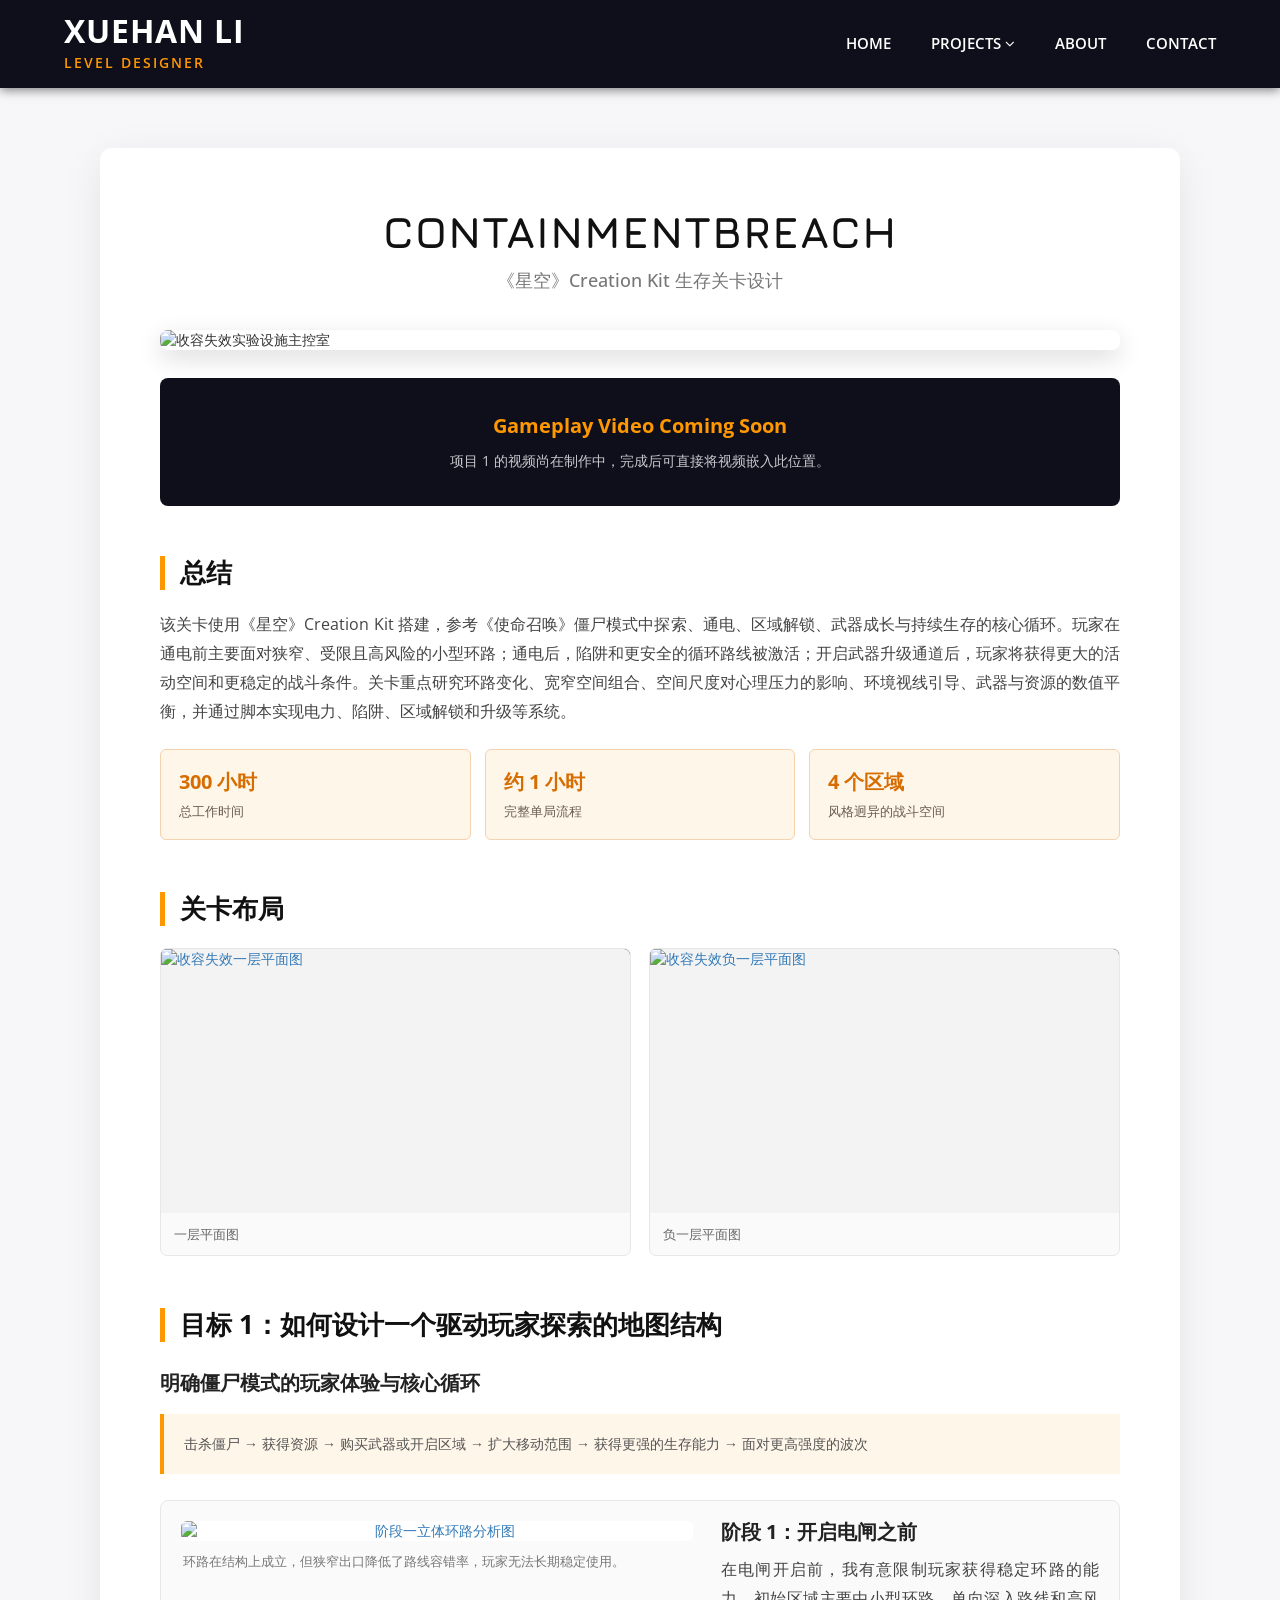
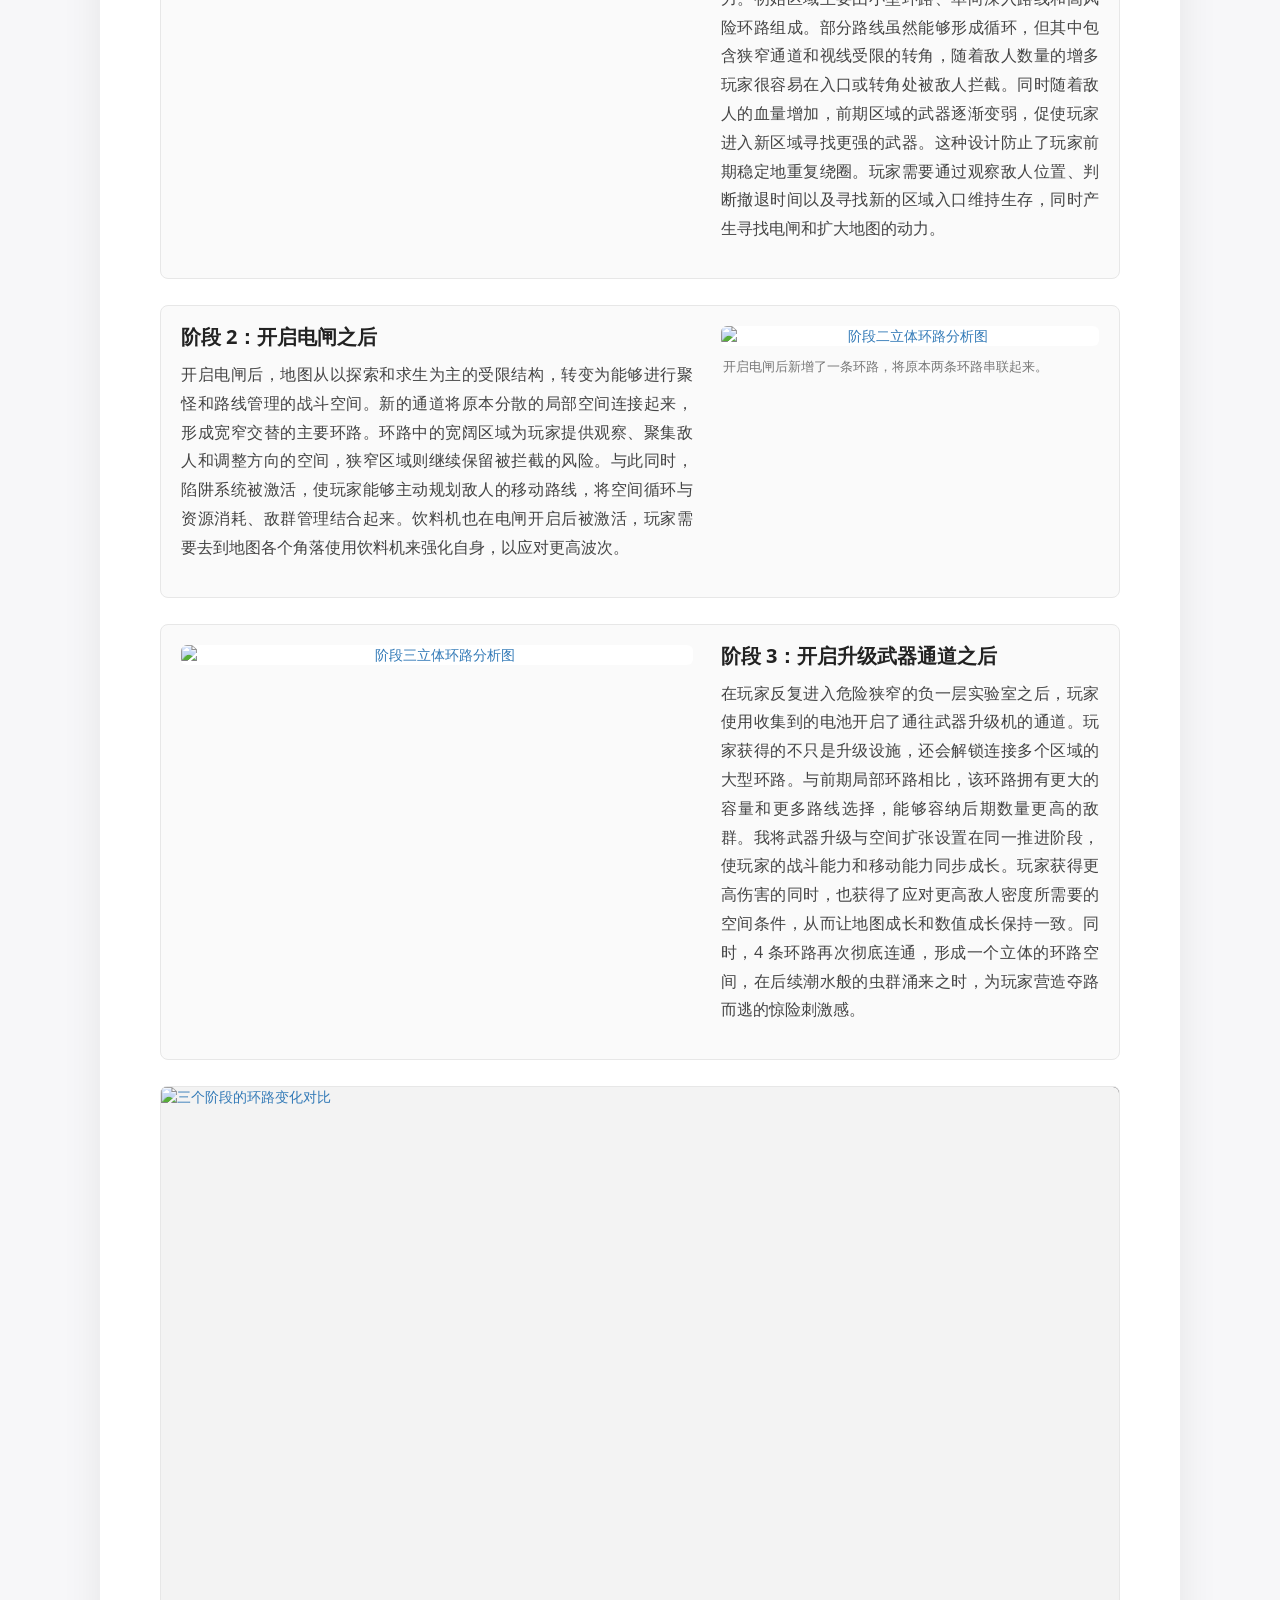
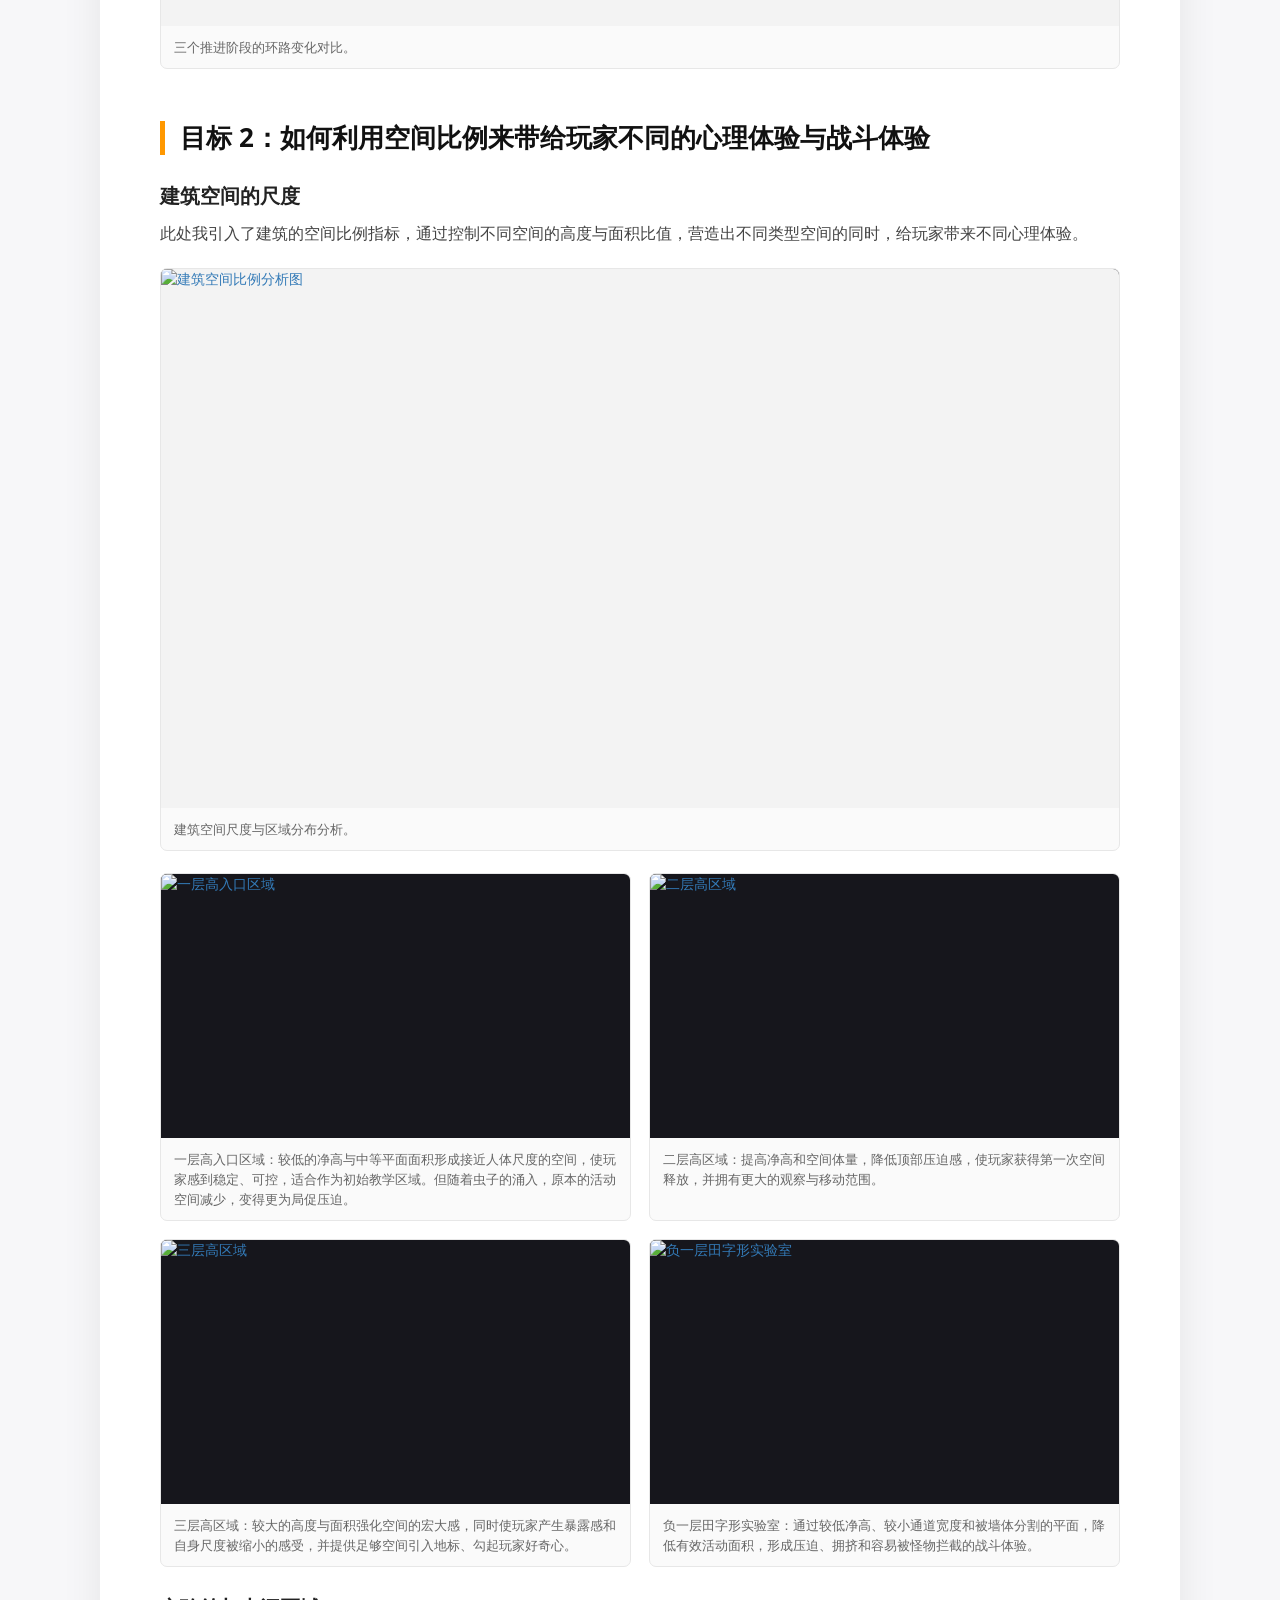
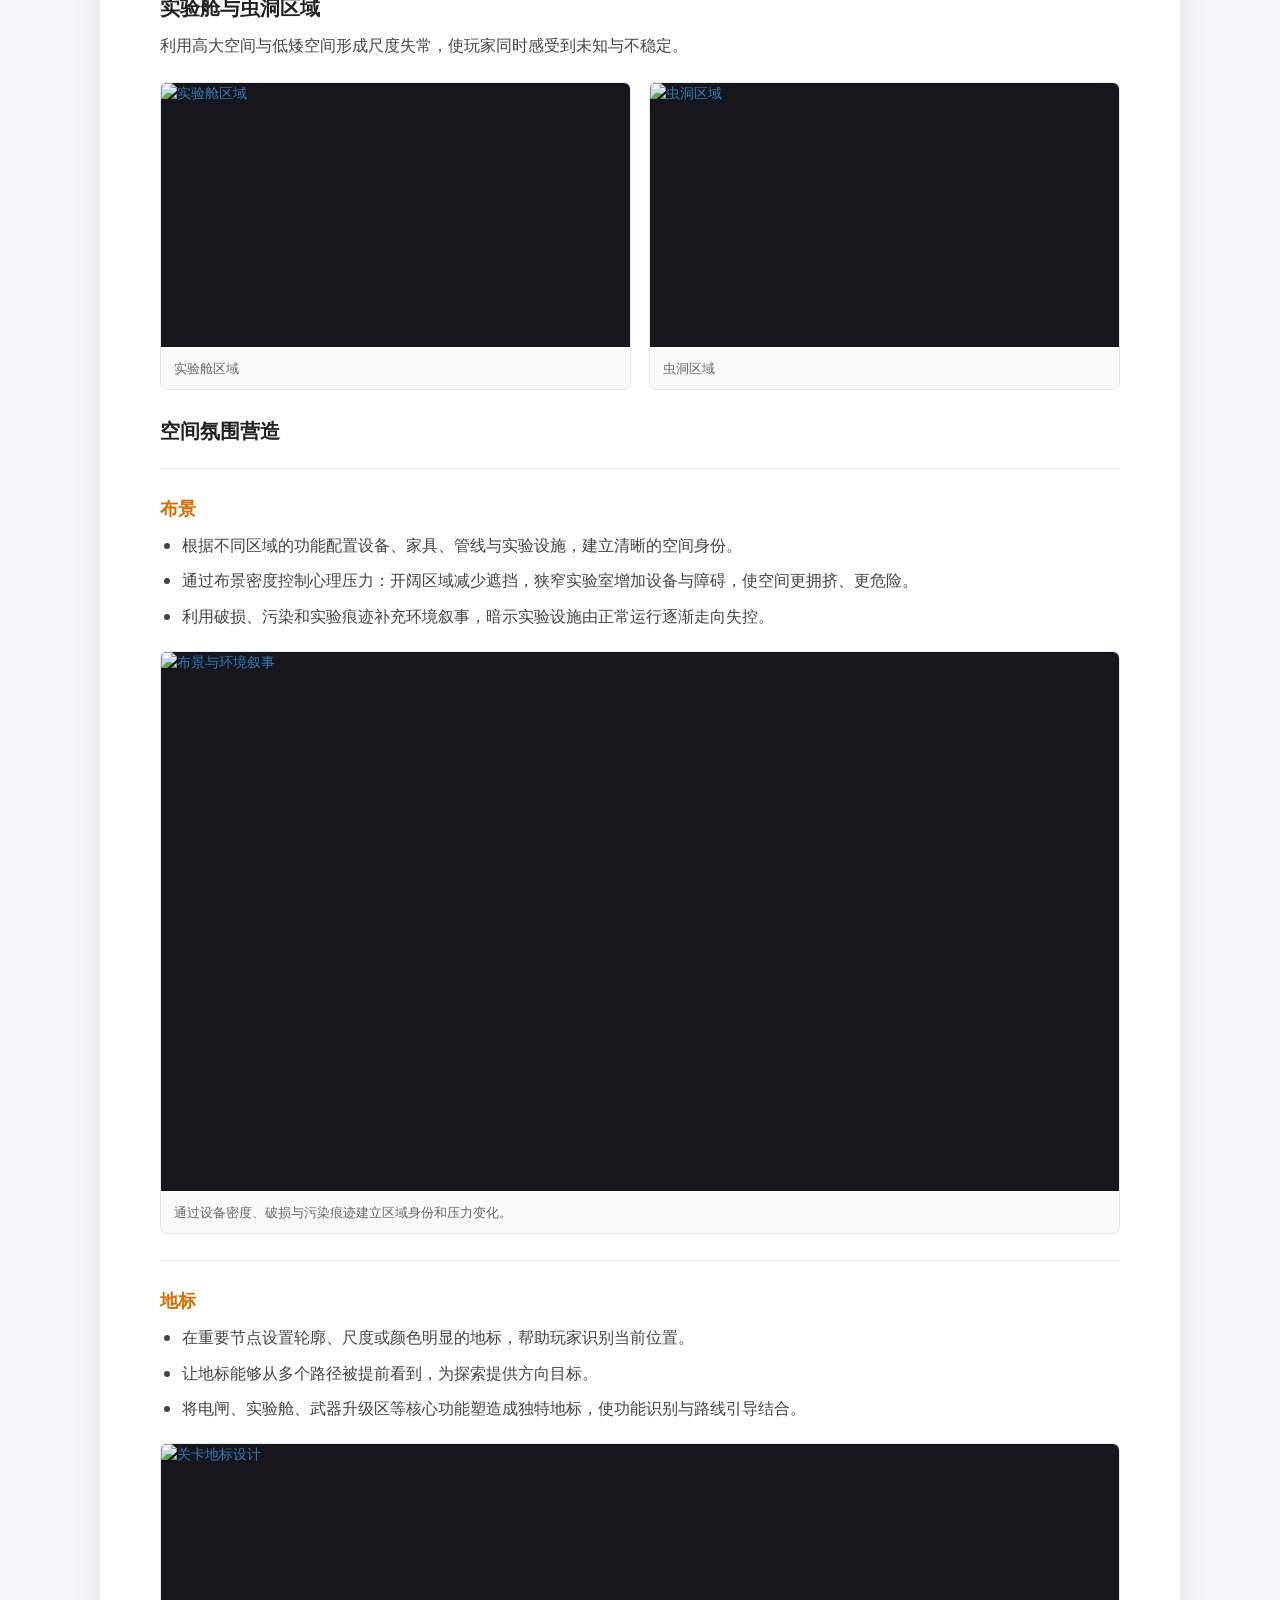
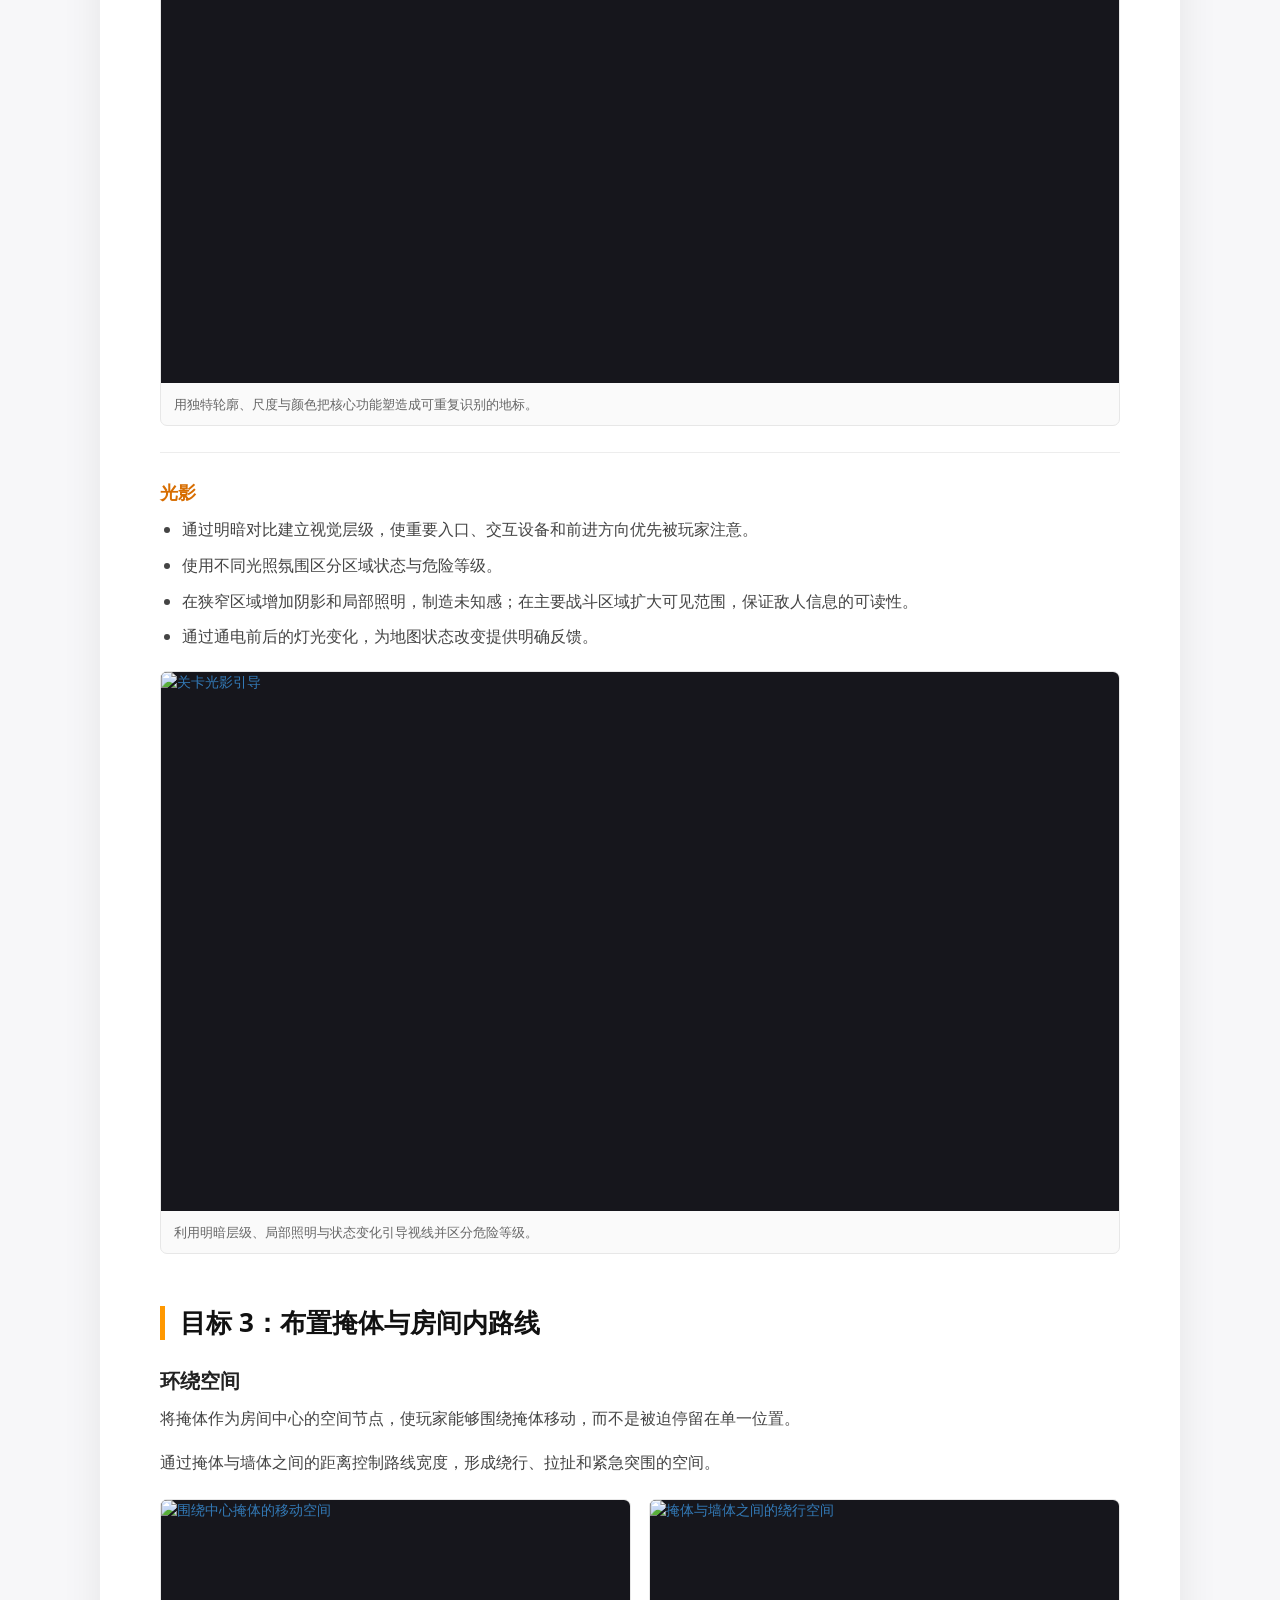
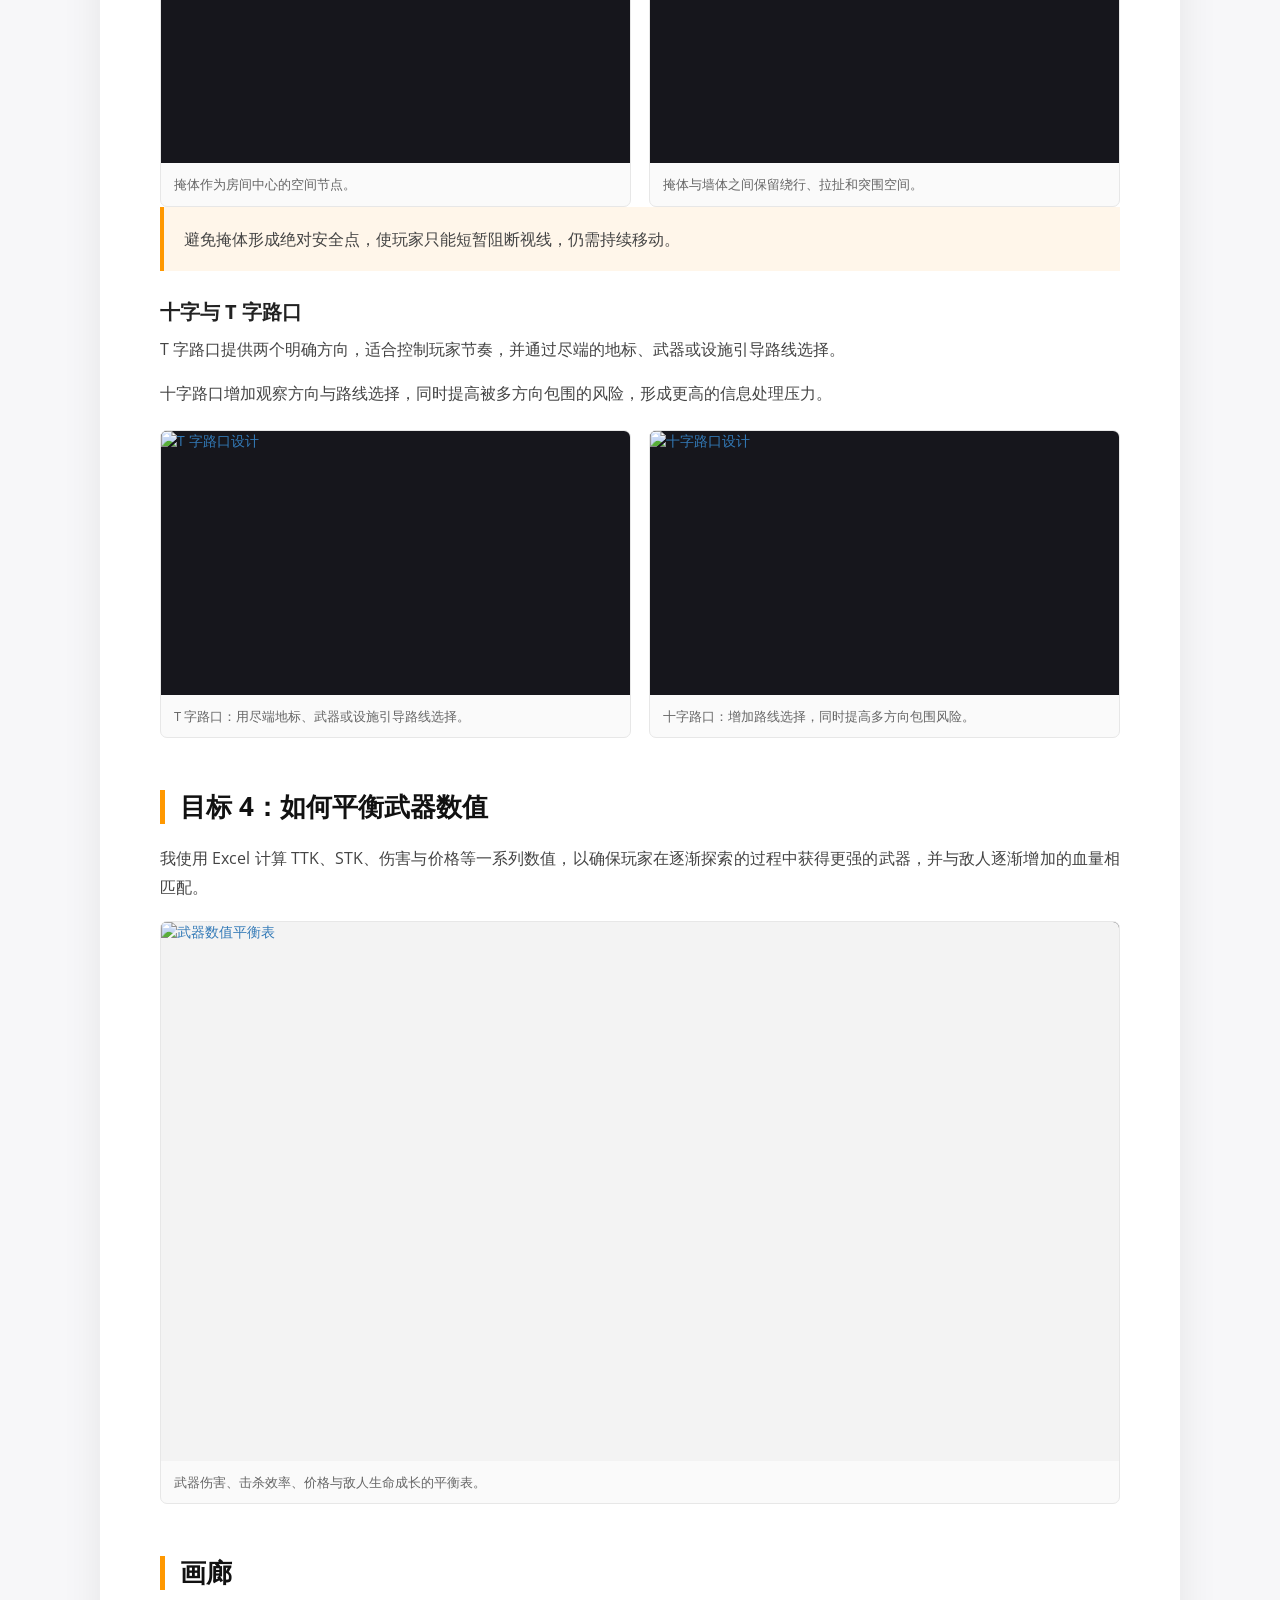
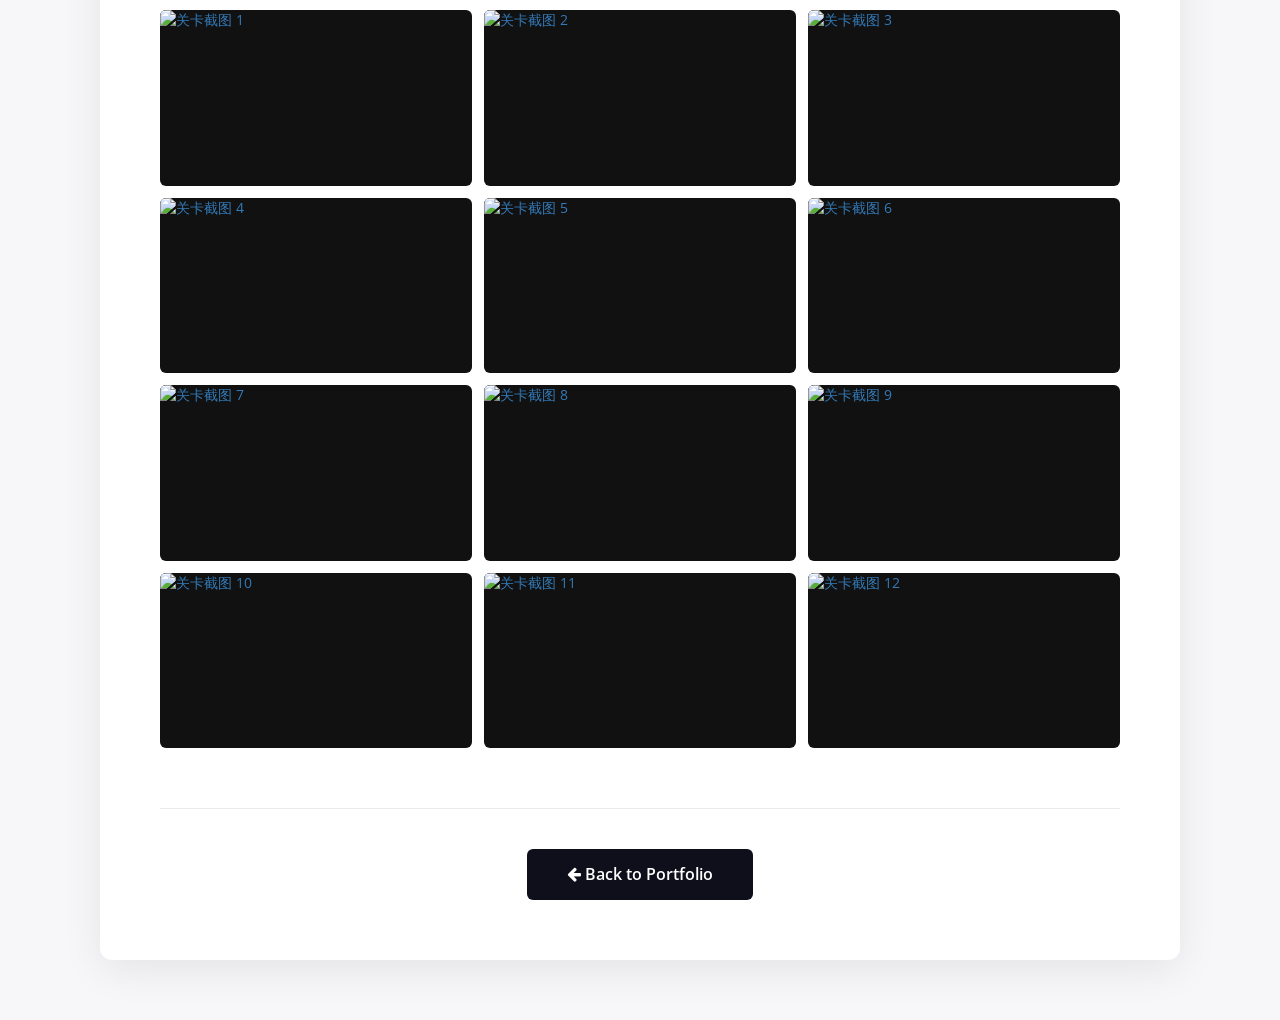
==== project1.html @ ec719a6a "Add files via upload" ====
<!DOCTYPE html>
<html lang="zh-CN">
<head>
	<title>ContainmentBreach | Xuehan Li</title>
	<meta name="viewport" content="width=device-width, initial-scale=1">
	<meta http-equiv="Content-Type" content="text/html; charset=utf-8">
	<link href="css/bootstrap.css" rel="stylesheet" type="text/css" media="all">
	<link href="css/font-awesome.css" rel="stylesheet">
	<link href="https://fonts.googleapis.com/css?family=Jura:300,400,500,600" rel="stylesheet">
	<link href="https://fonts.googleapis.com/css?family=Open+Sans:400,600,700,800" rel="stylesheet">
	<style>
		body { margin:0; padding:0; font-family:'Open Sans','Microsoft YaHei',sans-serif; background:#f7f7f9; color:#333; }
		.my-clean-header { display:flex; justify-content:space-between; align-items:center; background:#0f0f1b; padding:15px 5%; position:sticky; top:0; z-index:99999; box-shadow:0 2px 10px rgba(0,0,0,.5); width:100%; box-sizing:border-box; }
		.my-clean-logo { display:flex; flex-direction:column; }
		.my-clean-logo a { color:#fff; text-decoration:none; font-size:32px; font-weight:bold; letter-spacing:1px; line-height:1; }
		.my-clean-logo a:hover, .my-clean-nav a:hover { color:#ff9800; text-decoration:none; }
		.job-title { color:#ff9800; font-size:14px; font-weight:600; letter-spacing:2px; margin-top:6px; text-transform:uppercase; }
		.my-clean-nav { display:flex; list-style:none; margin:0; padding:0; align-items:center; flex-wrap:wrap; }
		.my-clean-nav li { margin-left:40px; position:relative; }
		.my-clean-nav a { color:#fff; text-decoration:none; font-size:15px; font-weight:600; text-transform:uppercase; display:block; padding:15px 0; }
		.dropdown-content { display:none; position:absolute; background:#1a1a24; min-width:250px; box-shadow:0 8px 16px rgba(0,0,0,.5); z-index:1; top:100%; left:0; border-radius:4px; padding:10px 0; }
		.dropdown:hover .dropdown-content, .dropdown:focus-within .dropdown-content { display:block; }
		.dropdown-content a { color:#fff; padding:10px 20px; font-size:13px; text-transform:none; font-weight:400; border-left:3px solid transparent; }
		.dropdown-content a:hover { background:#2a2a3d; color:#ff9800; border-left-color:#ff9800; }
		.dropdown-category-title { padding:10px 20px 5px; color:#777; font-size:11px; text-transform:uppercase; letter-spacing:1px; font-weight:bold; border-bottom:1px solid #333; margin:5px 0; }
		.project-detail-container { max-width:1080px; margin:60px auto; padding:60px; background:#fff; box-shadow:0 10px 40px rgba(0,0,0,.08); border-radius:12px; box-sizing:border-box; }
		.project-header { text-align:center; margin-bottom:36px; }
		.project-header h1 { font-family:'Jura',sans-serif; font-size:44px; font-weight:700; margin:0 0 12px; color:#111; letter-spacing:1px; text-transform:uppercase; }
		.project-header .subtitle { font-size:18px; color:#777; margin:0; font-weight:500; }
		.cover-image { width:100%; display:block; border-radius:8px; margin-bottom:28px; box-shadow:0 8px 25px rgba(0,0,0,.15); }
		.video-placeholder { padding:34px; margin-bottom:50px; background:#0f0f1b; color:#fff; border-radius:8px; text-align:center; }
		.video-placeholder strong { display:block; font-size:20px; margin-bottom:8px; color:#ff9800; }
		.video-placeholder span { color:#c8c8ce; font-size:14px; line-height:1.7; }
		.content-section { margin-bottom:52px; }
		.content-section h2 { font-size:26px; font-weight:bold; color:#111; margin:0 0 20px; padding-left:15px; border-left:5px solid #ff9800; line-height:1.3; }
		.content-section h3 { font-size:20px; font-weight:700; color:#222; margin:30px 0 12px; }
		.content-section h4 { font-size:18px; font-weight:700; color:#d76d00; margin:28px 0 12px; }
		.content-section p, .content-section li { font-size:16px; line-height:1.8; color:#444; }
		.content-section p { margin:0 0 15px; text-align:justify; }
		.logic-list { margin:0 0 20px; padding-left:22px; }
		.logic-list li { margin-bottom:7px; }
		.fact-grid { display:grid; grid-template-columns:repeat(3,1fr); gap:14px; margin-top:24px; }
		.fact { background:#fff6ea; border:1px solid #f3d2ad; border-radius:6px; padding:18px; }
		.fact strong { display:block; color:#d76d00; font-size:20px; margin-bottom:4px; }
		.fact span { font-size:13px; color:#6a5d50; }
		.media-grid { display:grid; grid-template-columns:repeat(2,minmax(0,1fr)); gap:18px; margin-top:22px; }
		.media-grid.three { grid-template-columns:repeat(3,minmax(0,1fr)); }
		.media-card { margin:20px 0 0; border:1px solid #e7e7e7; border-radius:7px; overflow:hidden; background:#fafafa; }
		.media-grid .media-card { margin-top:0; }
		.media-card a { display:block; background:#16161c; }
		.media-card img { width:100%; aspect-ratio:16/9; object-fit:cover; display:block; }
		.media-card img.contain { object-fit:contain; background:#f3f3f3; }
		.media-card figcaption { padding:11px 13px; font-size:13px; line-height:1.55; color:#666; }
		.portrait-feature { display:grid; grid-template-columns:minmax(420px,1.15fr) minmax(300px,.85fr); gap:28px; align-items:start; margin:26px 0; padding:20px; border:1px solid #e7e7e7; border-radius:8px; background:#fafafa; }
		.portrait-feature.reverse .portrait-media { order:2; }
		.portrait-media a { display:block; text-align:center; }
		.portrait-media img { width:100%; max-height:760px; object-fit:contain; display:block; background:#fff; border-radius:6px; }
		.portrait-copy h3 { margin-top:0; }
		.image-caption { margin:10px 2px 0 !important; color:#777 !important; font-size:13px !important; line-height:1.55 !important; text-align:left !important; }
		.note { padding:18px 20px; margin:20px 0; border-left:4px solid #ff9800; background:#fff6ea; color:#555; line-height:1.75; }
		.design-block { margin-top:26px; padding-top:2px; border-top:1px solid #ededed; }
		.gallery-grid { display:grid; grid-template-columns:repeat(3,minmax(0,1fr)); gap:12px; }
		.gallery-grid a { display:block; overflow:hidden; border-radius:6px; background:#111; }
		.gallery-grid img { width:100%; aspect-ratio:16/9; object-fit:cover; display:block; transition:transform .3s ease; }
		.gallery-grid a:hover img { transform:scale(1.04); }
		.back-btn-container { text-align:center; margin-top:60px; border-top:1px solid #eaeaea; padding-top:40px; }
		.back-btn { background:#0f0f1b; color:#fff; padding:14px 40px; font-size:16px; font-weight:600; text-decoration:none; border-radius:6px; display:inline-block; }
		.back-btn:hover { background:#ff9800; color:#fff; text-decoration:none; }
		@media (max-width:1024px) { .project-detail-container { margin:40px 20px; padding:40px 30px; } .portrait-feature { grid-template-columns:minmax(360px,1.05fr) minmax(280px,.95fr); } }
		@media (max-width:768px) {
			.my-clean-header { flex-direction:column; padding:15px; position:relative; }
			.my-clean-logo { align-items:center; }
			.my-clean-nav { margin-top:15px; width:100%; justify-content:center; }
			.my-clean-nav li { margin:5px 10px; }
			.dropdown-content { position:absolute; left:50%; transform:translateX(-50%); }
			.project-detail-container { padding:30px 20px; margin:20px 10px; }
			.project-header h1 { font-size:32px; }
			.fact-grid, .media-grid, .media-grid.three, .gallery-grid, .portrait-feature { grid-template-columns:1fr; }
			.portrait-feature.reverse .portrait-media { order:0; }
			.portrait-media img { max-height:none; }
		}
	</style>
</head>
<body>
	<header class="my-clean-header">
		<div class="my-clean-logo">
			<a href="index.html" title="Xuehan Li - Portfolio">XUEHAN LI</a>
			<span class="job-title">Level Designer</span>
		</div>
		<ul class="my-clean-nav">
			<li><a href="index.html">HOME</a></li>
			<li class="dropdown">
				<a href="index.html#work" class="dropbtn">PROJECTS <i class="fa fa-angle-down"></i></a>
				<div class="dropdown-content">
					<div class="dropdown-category-title">Personal Projects</div>
					<a href="project1.html">ContainmentBreach (Starfield)</a>
					<a href="project3.html">Invalidprescription (Starfield)</a>
					<a href="project4.html">Escape from Power Plant (Half-Life 2)</a>
					<div class="dropdown-category-title">Team Projects</div>
					<a href="project7.html">Petalnaut</a>
					<a href="project8.html">Hamsterballin'</a>
					<a href="project9.html">Unannounced Project</a>
					<div class="dropdown-category-title">Game Jams</div>
					<a href="project10.html">GGJ 2024: Make me laugh</a>
					<a href="project11.html">LD 55: Summon</a>
					<a href="project12.html">GMTK 2024: Built to Scale</a>
				</div>
			</li>
			<li><a href="index.html#about">ABOUT</a></li>
			<li><a href="index.html#contact">CONTACT</a></li>
		</ul>
	</header>

	<div class="project-detail-container">
		<div class="project-header">
			<h1>ContainmentBreach</h1>
			<p class="subtitle">《星空》Creation Kit 生存关卡设计</p>
		</div>

		<img class="cover-image" src="images/project1-cover.png" alt="收容失效实验设施主控室">
		<div class="video-placeholder">
			<strong>Gameplay Video Coming Soon</strong>
			<span>项目 1 的视频尚在制作中，完成后可直接将视频嵌入此位置。</span>
		</div>

		<div class="content-section">
			<h2>总结</h2>
			<p>该关卡使用《星空》Creation Kit 搭建，参考《使命召唤》僵尸模式中探索、通电、区域解锁、武器成长与持续生存的核心循环。玩家在通电前主要面对狭窄、受限且高风险的小型环路；通电后，陷阱和更安全的循环路线被激活；开启武器升级通道后，玩家将获得更大的活动空间和更稳定的战斗条件。关卡重点研究环路变化、宽窄空间组合、空间尺度对心理压力的影响、环境视线引导、武器与资源的数值平衡，并通过脚本实现电力、陷阱、区域解锁和升级等系统。</p>
			<div class="fact-grid">
				<div class="fact"><strong>300 小时</strong><span>总工作时间</span></div>
				<div class="fact"><strong>约 1 小时</strong><span>完整单局流程</span></div>
				<div class="fact"><strong>4 个区域</strong><span>风格迥异的战斗空间</span></div>
			</div>
		</div>

		<div class="content-section">
			<h2>关卡布局</h2>
			<div class="media-grid">
				<figure class="media-card"><a href="images/project1/image-002-fba867314ed3.jpeg" target="_blank"><img class="contain" src="images/project1/image-002-fba867314ed3.jpeg" alt="收容失效一层平面图"></a><figcaption>一层平面图</figcaption></figure>
				<figure class="media-card"><a href="images/project1/image-003-ae509c07bbd2.jpeg" target="_blank"><img class="contain" src="images/project1/image-003-ae509c07bbd2.jpeg" alt="收容失效负一层平面图"></a><figcaption>负一层平面图</figcaption></figure>
			</div>
		</div>

		<div class="content-section">
			<h2>目标 1：如何设计一个驱动玩家探索的地图结构</h2>
			<h3>明确僵尸模式的玩家体验与核心循环</h3>
			<div class="note">击杀僵尸 → 获得资源 → 购买武器或开启区域 → 扩大移动范围 → 获得更强的生存能力 → 面对更高强度的波次</div>

			<div class="portrait-feature">
				<div class="portrait-media">
					<a href="images/project1/image-004-e0061d45df4e.jpeg" target="_blank"><img loading="lazy" src="images/project1/image-004-e0061d45df4e.jpeg" alt="阶段一立体环路分析图"></a>
					<p class="image-caption">环路在结构上成立，但狭窄出口降低了路线容错率，玩家无法长期稳定使用。</p>
				</div>
				<div class="portrait-copy">
					<h3>阶段 1：开启电闸之前</h3>
					<p>在电闸开启前，我有意限制玩家获得稳定环路的能力。初始区域主要由小型环路、单向深入路线和高风险环路组成。部分路线虽然能够形成循环，但其中包含狭窄通道和视线受限的转角，随着敌人数量的增多玩家很容易在入口或转角处被敌人拦截。同时随着敌人的血量增加，前期区域的武器逐渐变弱，促使玩家进入新区域寻找更强的武器。这种设计防止了玩家前期稳定地重复绕圈。玩家需要通过观察敌人位置、判断撤退时间以及寻找新的区域入口维持生存，同时产生寻找电闸和扩大地图的动力。</p>
				</div>
			</div>

			<div class="portrait-feature reverse">
				<div class="portrait-media">
					<a href="images/project1/image-005-8e2f8f54859b.jpeg" target="_blank"><img loading="lazy" src="images/project1/image-005-8e2f8f54859b.jpeg" alt="阶段二立体环路分析图"></a>
					<p class="image-caption">开启电闸后新增了一条环路，将原本两条环路串联起来。</p>
				</div>
				<div class="portrait-copy">
					<h3>阶段 2：开启电闸之后</h3>
					<p>开启电闸后，地图从以探索和求生为主的受限结构，转变为能够进行聚怪和路线管理的战斗空间。新的通道将原本分散的局部空间连接起来，形成宽窄交替的主要环路。环路中的宽阔区域为玩家提供观察、聚集敌人和调整方向的空间，狭窄区域则继续保留被拦截的风险。与此同时，陷阱系统被激活，使玩家能够主动规划敌人的移动路线，将空间循环与资源消耗、敌群管理结合起来。饮料机也在电闸开启后被激活，玩家需要去到地图各个角落使用饮料机来强化自身，以应对更高波次。</p>
				</div>
			</div>

			<div class="portrait-feature">
				<div class="portrait-media"><a href="images/project1/image-006-a00335a948f9.jpeg" target="_blank"><img loading="lazy" src="images/project1/image-006-a00335a948f9.jpeg" alt="阶段三立体环路分析图"></a></div>
				<div class="portrait-copy">
					<h3>阶段 3：开启升级武器通道之后</h3>
					<p>在玩家反复进入危险狭窄的负一层实验室之后，玩家使用收集到的电池开启了通往武器升级机的通道。玩家获得的不只是升级设施，还会解锁连接多个区域的大型环路。与前期局部环路相比，该环路拥有更大的容量和更多路线选择，能够容纳后期数量更高的敌群。我将武器升级与空间扩张设置在同一推进阶段，使玩家的战斗能力和移动能力同步成长。玩家获得更高伤害的同时，也获得了应对更高敌人密度所需要的空间条件，从而让地图成长和数值成长保持一致。同时，4 条环路再次彻底连通，形成一个立体的环路空间，在后续潮水般的虫群涌来之时，为玩家营造夺路而逃的惊险刺激感。</p>
				</div>
			</div>

			<figure class="media-card"><a href="images/project1/image-007-d6c47d2f0632.png" target="_blank"><img class="contain" loading="lazy" src="images/project1/image-007-d6c47d2f0632.png" alt="三个阶段的环路变化对比"></a><figcaption>三个推进阶段的环路变化对比。</figcaption></figure>
		</div>

		<div class="content-section">
			<h2>目标 2：如何利用空间比例来带给玩家不同的心理体验与战斗体验</h2>
			<h3>建筑空间的尺度</h3>
			<p>此处我引入了建筑的空间比例指标，通过控制不同空间的高度与面积比值，营造出不同类型空间的同时，给玩家带来不同心理体验。</p>
			<figure class="media-card"><a href="images/project1/image-008-f131746f0598.png" target="_blank"><img class="contain" loading="lazy" src="images/project1/image-008-f131746f0598.png" alt="建筑空间比例分析图"></a><figcaption>建筑空间尺度与区域分布分析。</figcaption></figure>

			<div class="media-grid">
				<figure class="media-card"><a href="images/project1/image-009-d693c99d464d.jpeg" target="_blank"><img loading="lazy" src="images/project1/image-009-d693c99d464d.jpeg" alt="一层高入口区域"></a><figcaption>一层高入口区域：较低的净高与中等平面面积形成接近人体尺度的空间，使玩家感到稳定、可控，适合作为初始教学区域。但随着虫子的涌入，原本的活动空间减少，变得更为局促压迫。</figcaption></figure>
				<figure class="media-card"><a href="images/project1/image-010-300be9f5a85e.jpeg" target="_blank"><img loading="lazy" src="images/project1/image-010-300be9f5a85e.jpeg" alt="二层高区域"></a><figcaption>二层高区域：提高净高和空间体量，降低顶部压迫感，使玩家获得第一次空间释放，并拥有更大的观察与移动范围。</figcaption></figure>
				<figure class="media-card"><a href="images/project1/image-011-0a8126386cbe.jpeg" target="_blank"><img loading="lazy" src="images/project1/image-011-0a8126386cbe.jpeg" alt="三层高区域"></a><figcaption>三层高区域：较大的高度与面积强化空间的宏大感，同时使玩家产生暴露感和自身尺度被缩小的感受，并提供足够空间引入地标、勾起玩家好奇心。</figcaption></figure>
				<figure class="media-card"><a href="images/project1/image-012-ff11dd02391b.jpeg" target="_blank"><img loading="lazy" src="images/project1/image-012-ff11dd02391b.jpeg" alt="负一层田字形实验室"></a><figcaption>负一层田字形实验室：通过较低净高、较小通道宽度和被墙体分割的平面，降低有效活动面积，形成压迫、拥挤和容易被怪物拦截的战斗体验。</figcaption></figure>
			</div>

			<h3>实验舱与虫洞区域</h3>
			<p>利用高大空间与低矮空间形成尺度失常，使玩家同时感受到未知与不稳定。</p>
			<div class="media-grid">
				<figure class="media-card"><a href="images/project1/image-013-3ddae5bf29f5.jpeg" target="_blank"><img loading="lazy" src="images/project1/image-013-3ddae5bf29f5.jpeg" alt="实验舱区域"></a><figcaption>实验舱区域</figcaption></figure>
				<figure class="media-card"><a href="images/project1/image-014-08eb60fe5395.jpeg" target="_blank"><img loading="lazy" src="images/project1/image-014-08eb60fe5395.jpeg" alt="虫洞区域"></a><figcaption>虫洞区域</figcaption></figure>
			</div>

			<h3>空间氛围营造</h3>
			<div class="design-block">
				<h4>布景</h4>
				<ul class="logic-list">
					<li>根据不同区域的功能配置设备、家具、管线与实验设施，建立清晰的空间身份。</li>
					<li>通过布景密度控制心理压力：开阔区域减少遮挡，狭窄实验室增加设备与障碍，使空间更拥挤、更危险。</li>
					<li>利用破损、污染和实验痕迹补充环境叙事，暗示实验设施由正常运行逐渐走向失控。</li>
				</ul>
				<figure class="media-card"><a href="images/project1/image-015-6f5310cc95c9.jpeg" target="_blank"><img loading="lazy" src="images/project1/image-015-6f5310cc95c9.jpeg" alt="布景与环境叙事"></a><figcaption>通过设备密度、破损与污染痕迹建立区域身份和压力变化。</figcaption></figure>
			</div>

			<div class="design-block">
				<h4>地标</h4>
				<ul class="logic-list">
					<li>在重要节点设置轮廓、尺度或颜色明显的地标，帮助玩家识别当前位置。</li>
					<li>让地标能够从多个路径被提前看到，为探索提供方向目标。</li>
					<li>将电闸、实验舱、武器升级区等核心功能塑造成独特地标，使功能识别与路线引导结合。</li>
				</ul>
				<figure class="media-card"><a href="images/project1/image-016-70b0679fc722.jpeg" target="_blank"><img loading="lazy" src="images/project1/image-016-70b0679fc722.jpeg" alt="关卡地标设计"></a><figcaption>用独特轮廓、尺度与颜色把核心功能塑造成可重复识别的地标。</figcaption></figure>
			</div>

			<div class="design-block">
				<h4>光影</h4>
				<ul class="logic-list">
					<li>通过明暗对比建立视觉层级，使重要入口、交互设备和前进方向优先被玩家注意。</li>
					<li>使用不同光照氛围区分区域状态与危险等级。</li>
					<li>在狭窄区域增加阴影和局部照明，制造未知感；在主要战斗区域扩大可见范围，保证敌人信息的可读性。</li>
					<li>通过通电前后的灯光变化，为地图状态改变提供明确反馈。</li>
				</ul>
				<figure class="media-card"><a href="images/project1/image-017-e2da605d159a.jpeg" target="_blank"><img loading="lazy" src="images/project1/image-017-e2da605d159a.jpeg" alt="关卡光影引导"></a><figcaption>利用明暗层级、局部照明与状态变化引导视线并区分危险等级。</figcaption></figure>
			</div>
		</div>

		<div class="content-section">
			<h2>目标 3：布置掩体与房间内路线</h2>
			<h3>环绕空间</h3>
			<p>将掩体作为房间中心的空间节点，使玩家能够围绕掩体移动，而不是被迫停留在单一位置。</p>
			<p>通过掩体与墙体之间的距离控制路线宽度，形成绕行、拉扯和紧急突围的空间。</p>
			<div class="media-grid">
				<figure class="media-card"><a href="images/project1/image-018-3f1ef31b987b.jpeg" target="_blank"><img loading="lazy" src="images/project1/image-018-3f1ef31b987b.jpeg" alt="围绕中心掩体的移动空间"></a><figcaption>掩体作为房间中心的空间节点。</figcaption></figure>
				<figure class="media-card"><a href="images/project1/image-019-df6cf0db6557.jpeg" target="_blank"><img loading="lazy" src="images/project1/image-019-df6cf0db6557.jpeg" alt="掩体与墙体之间的绕行空间"></a><figcaption>掩体与墙体之间保留绕行、拉扯和突围空间。</figcaption></figure>
			</div>
			<p class="note">避免掩体形成绝对安全点，使玩家只能短暂阻断视线，仍需持续移动。</p>

			<h3>十字与 T 字路口</h3>
			<p>T 字路口提供两个明确方向，适合控制玩家节奏，并通过尽端的地标、武器或设施引导路线选择。</p>
			<p>十字路口增加观察方向与路线选择，同时提高被多方向包围的风险，形成更高的信息处理压力。</p>
			<div class="media-grid">
				<figure class="media-card"><a href="images/project1/image-020-dd55619e0ca5.jpeg" target="_blank"><img loading="lazy" src="images/project1/image-020-dd55619e0ca5.jpeg" alt="T 字路口设计"></a><figcaption>T 字路口：用尽端地标、武器或设施引导路线选择。</figcaption></figure>
				<figure class="media-card"><a href="images/project1/image-021-f09bab0994ec.jpeg" target="_blank"><img loading="lazy" src="images/project1/image-021-f09bab0994ec.jpeg" alt="十字路口设计"></a><figcaption>十字路口：增加路线选择，同时提高多方向包围风险。</figcaption></figure>
			</div>
		</div>

		<div class="content-section">
			<h2>目标 4：如何平衡武器数值</h2>
			<p>我使用 Excel 计算 TTK、STK、伤害与价格等一系列数值，以确保玩家在逐渐探索的过程中获得更强的武器，并与敌人逐渐增加的血量相匹配。</p>
			<figure class="media-card"><a href="images/project1/image-022-04e95986e937.png" target="_blank"><img class="contain" loading="lazy" src="images/project1/image-022-04e95986e937.png" alt="武器数值平衡表"></a><figcaption>武器伤害、击杀效率、价格与敌人生命成长的平衡表。</figcaption></figure>
		</div>

		<div class="content-section">
			<h2>画廊</h2>
			<div class="gallery-grid">
				<a href="images/project1/image-023-ac241dce76ee.jpeg" target="_blank"><img loading="lazy" src="images/project1/image-023-ac241dce76ee.jpeg" alt="关卡截图 1"></a>
				<a href="images/project1/image-024-6095db65fcc1.jpeg" target="_blank"><img loading="lazy" src="images/project1/image-024-6095db65fcc1.jpeg" alt="关卡截图 2"></a>
				<a href="images/project1/image-025-84f7ea66c303.jpeg" target="_blank"><img loading="lazy" src="images/project1/image-025-84f7ea66c303.jpeg" alt="关卡截图 3"></a>
				<a href="images/project1/image-026-d0264b510c85.jpeg" target="_blank"><img loading="lazy" src="images/project1/image-026-d0264b510c85.jpeg" alt="关卡截图 4"></a>
				<a href="images/project1/image-027-67697052d0b1.jpeg" target="_blank"><img loading="lazy" src="images/project1/image-027-67697052d0b1.jpeg" alt="关卡截图 5"></a>
				<a href="images/project1/image-028-14b17689397e.jpeg" target="_blank"><img loading="lazy" src="images/project1/image-028-14b17689397e.jpeg" alt="关卡截图 6"></a>
				<a href="images/project1/image-029-44e07c5df112.jpeg" target="_blank"><img loading="lazy" src="images/project1/image-029-44e07c5df112.jpeg" alt="关卡截图 7"></a>
				<a href="images/project1/image-030-844cdd6483a1.jpeg" target="_blank"><img loading="lazy" src="images/project1/image-030-844cdd6483a1.jpeg" alt="关卡截图 8"></a>
				<a href="images/project1/image-031-8df6f7f9b980.jpeg" target="_blank"><img loading="lazy" src="images/project1/image-031-8df6f7f9b980.jpeg" alt="关卡截图 9"></a>
				<a href="images/project1/image-032-4b79ca067ed1.jpeg" target="_blank"><img loading="lazy" src="images/project1/image-032-4b79ca067ed1.jpeg" alt="关卡截图 10"></a>
				<a href="images/project1/image-033-5a3e39350c10.jpeg" target="_blank"><img loading="lazy" src="images/project1/image-033-5a3e39350c10.jpeg" alt="关卡截图 11"></a>
				<a href="images/project1/image-034-d5f0803e244c.jpeg" target="_blank"><img loading="lazy" src="images/project1/image-034-d5f0803e244c.jpeg" alt="关卡截图 12"></a>
			</div>
		</div>

		<div class="back-btn-container">
			<a href="index.html#work" class="back-btn"><i class="fa fa-arrow-left"></i> Back to Portfolio</a>
		</div>
	</div>
</body>
</html>
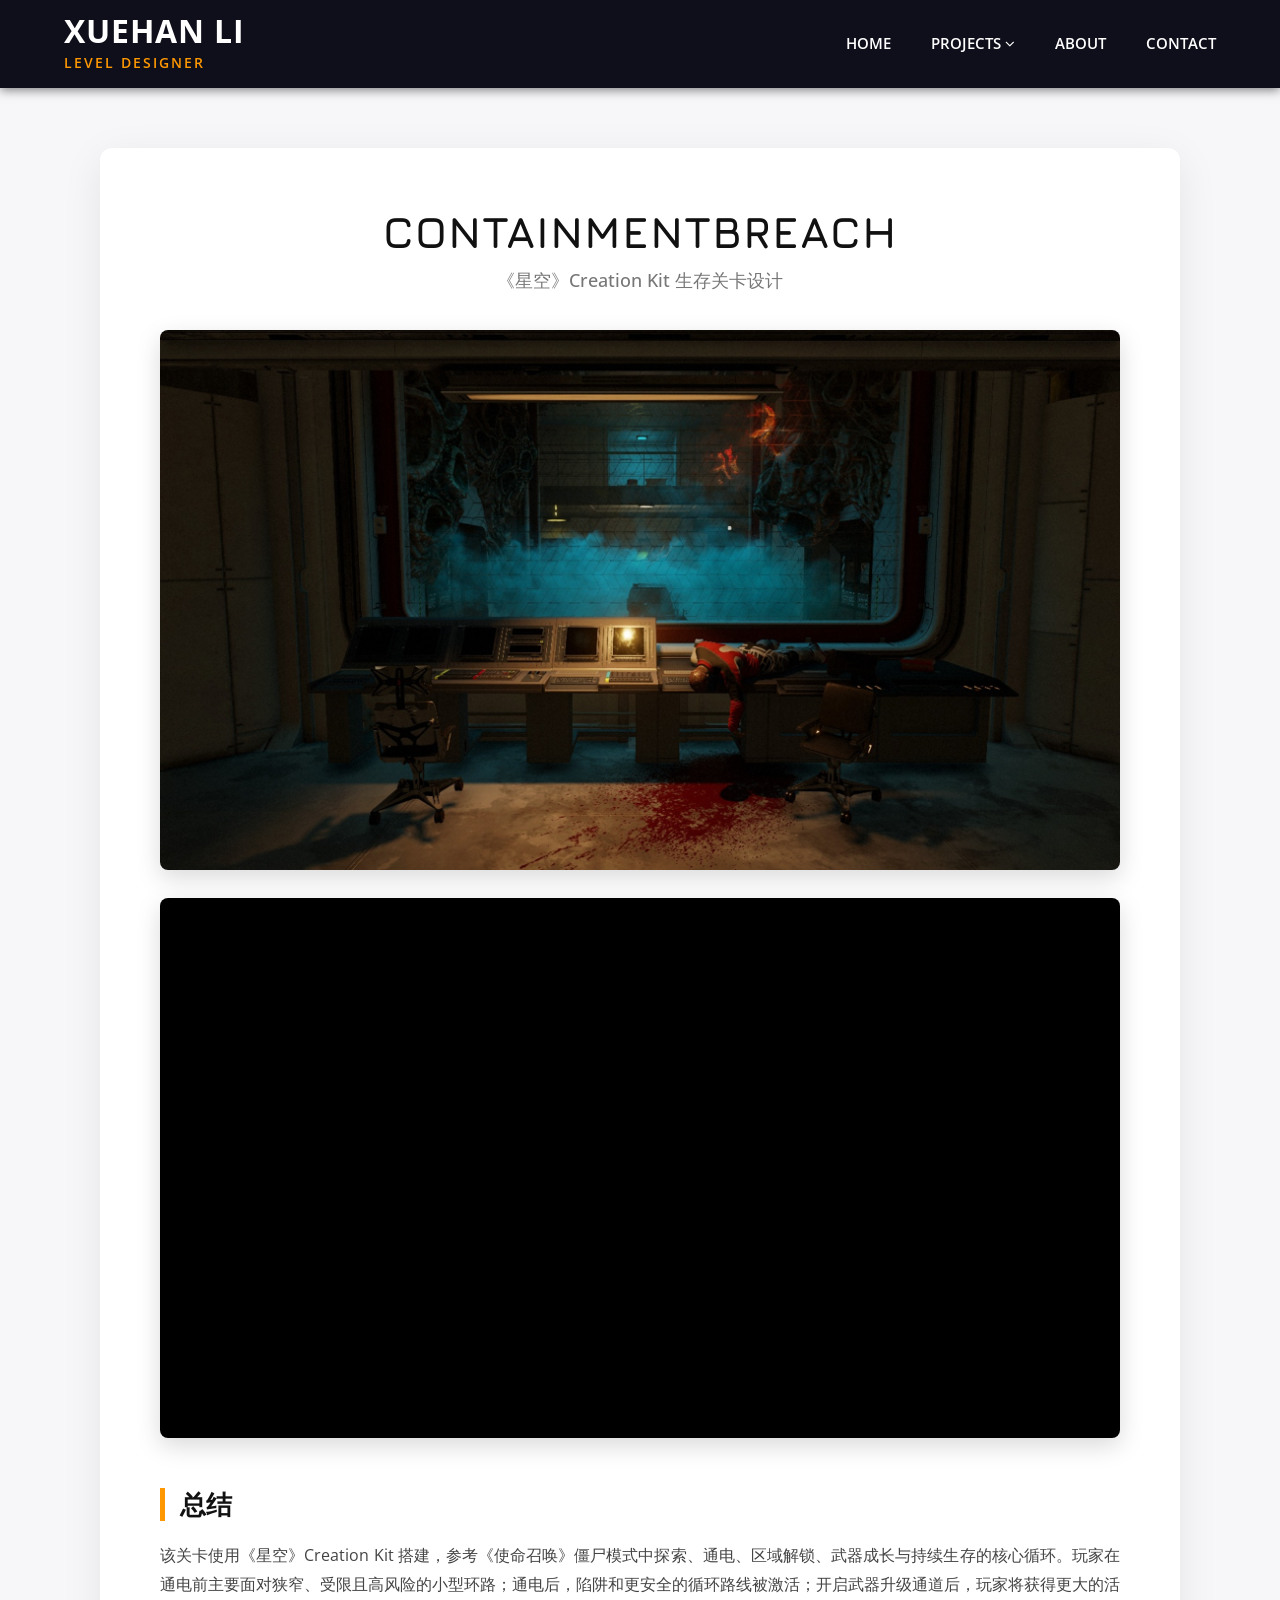
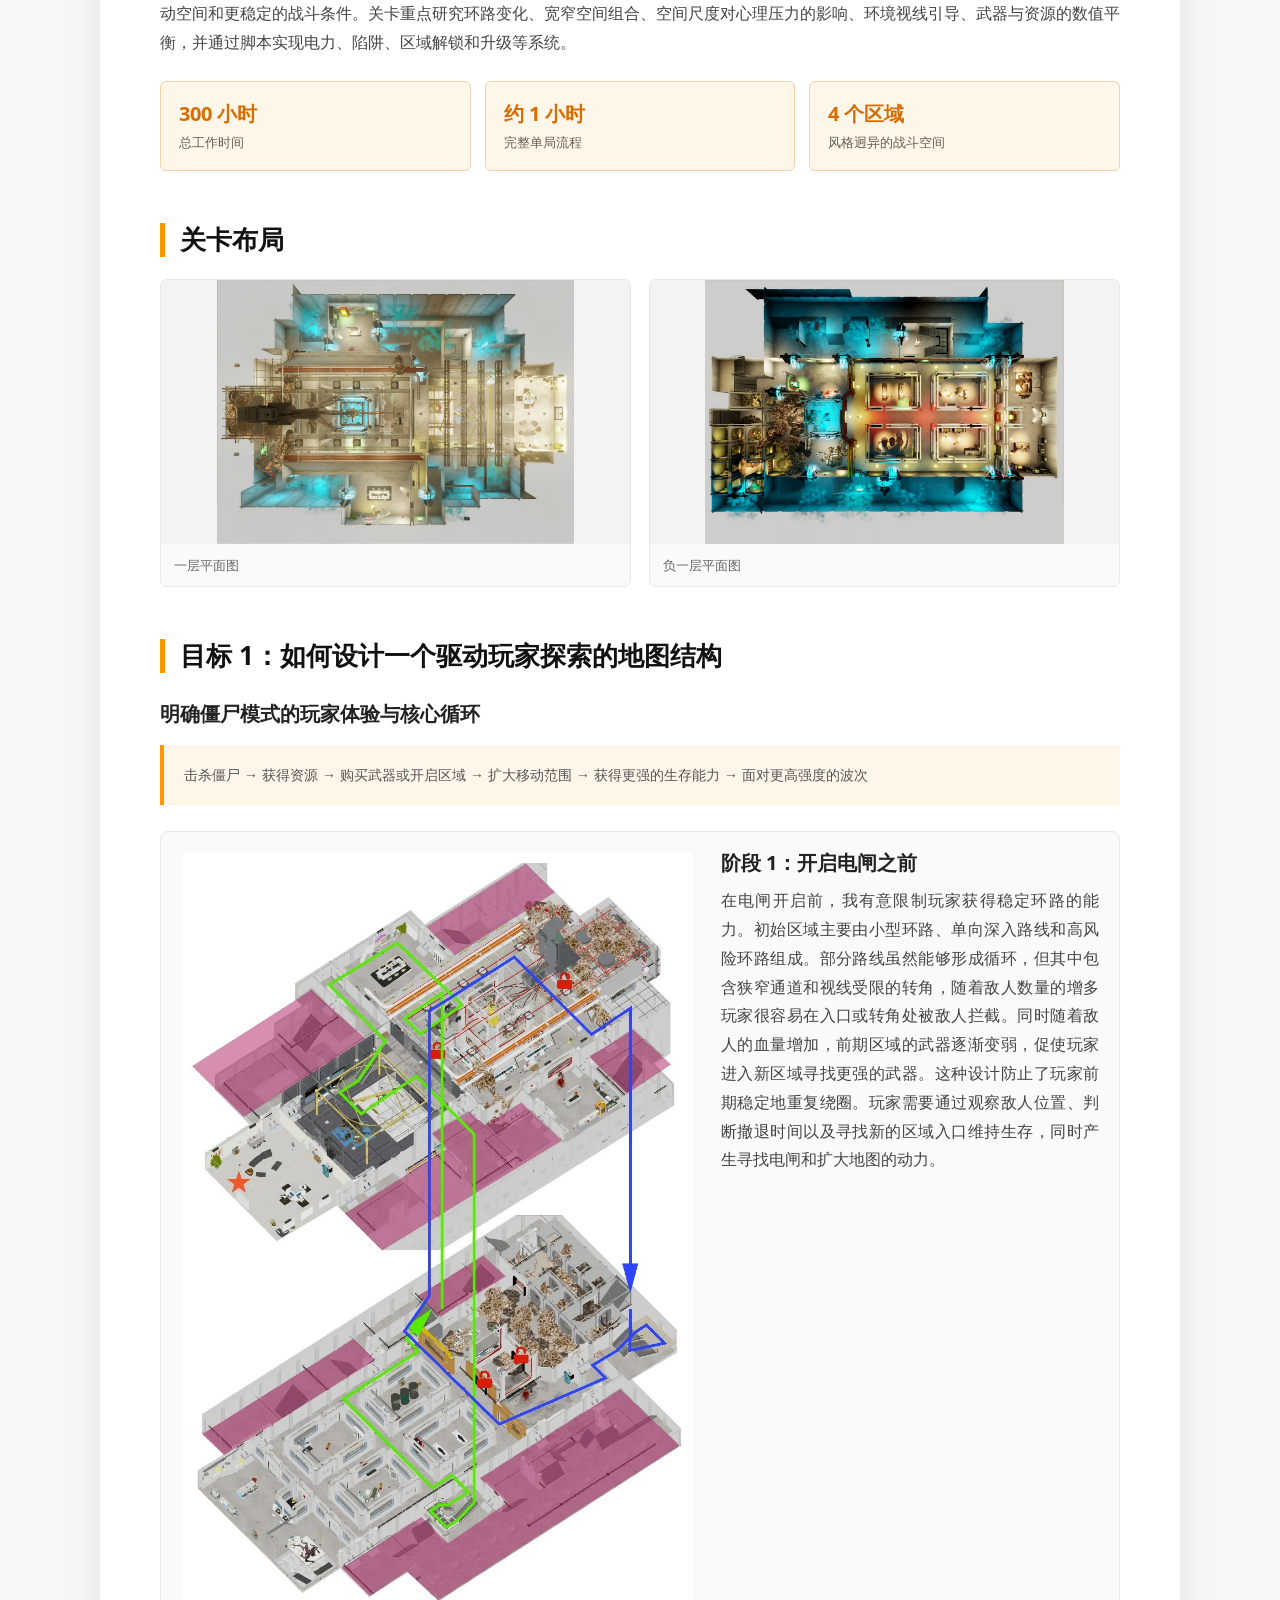
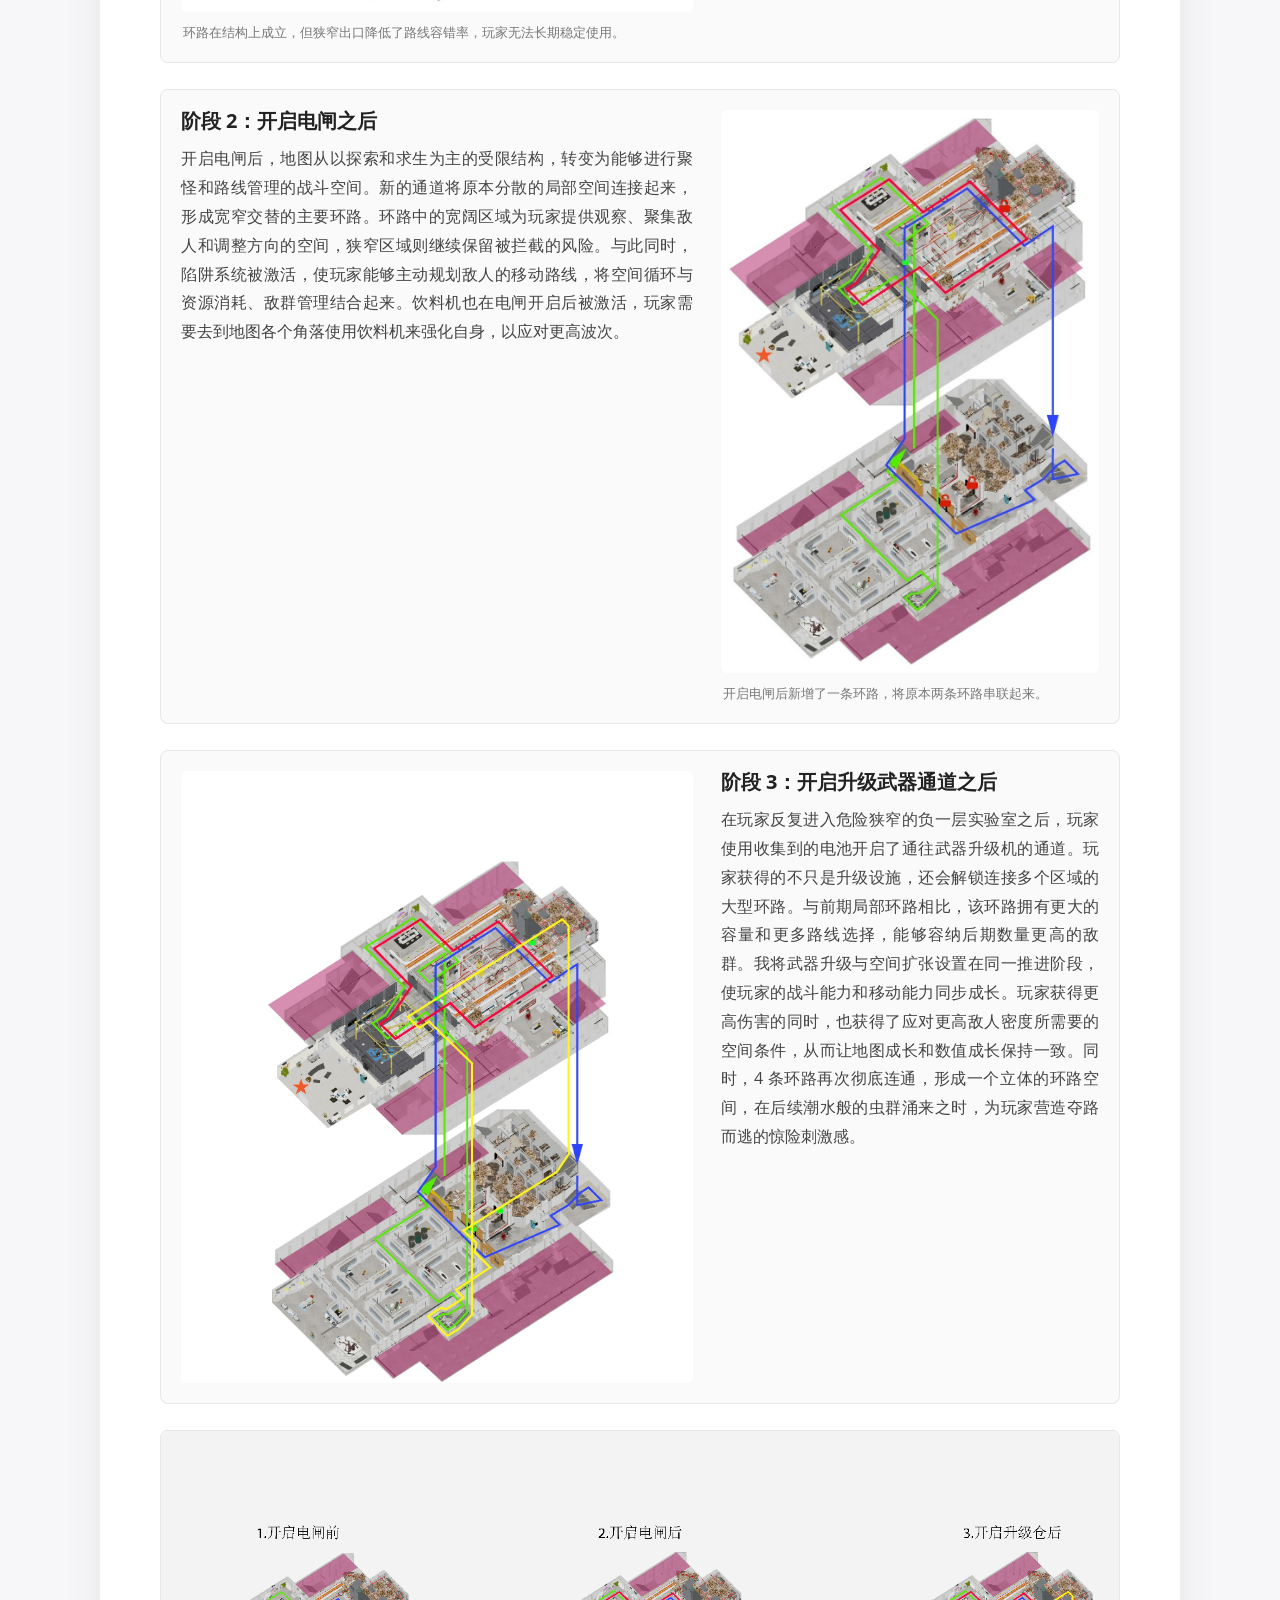
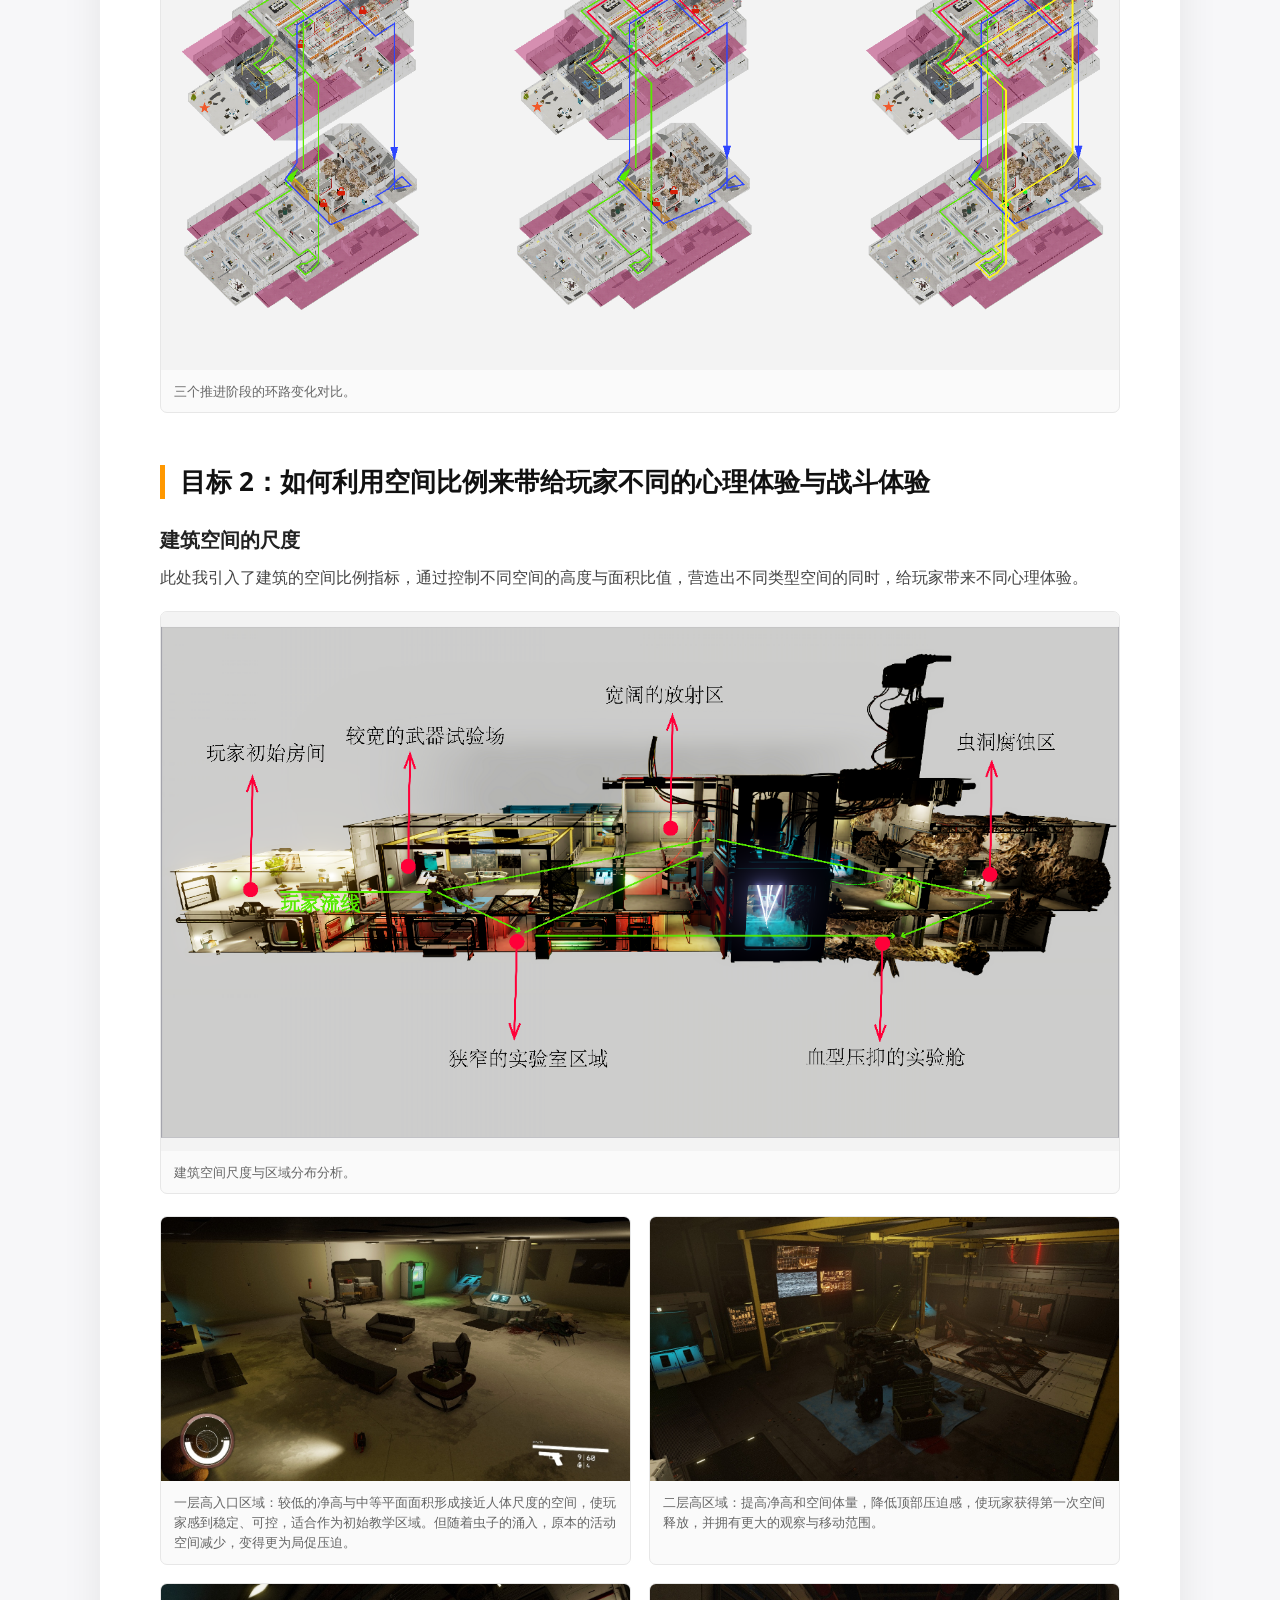
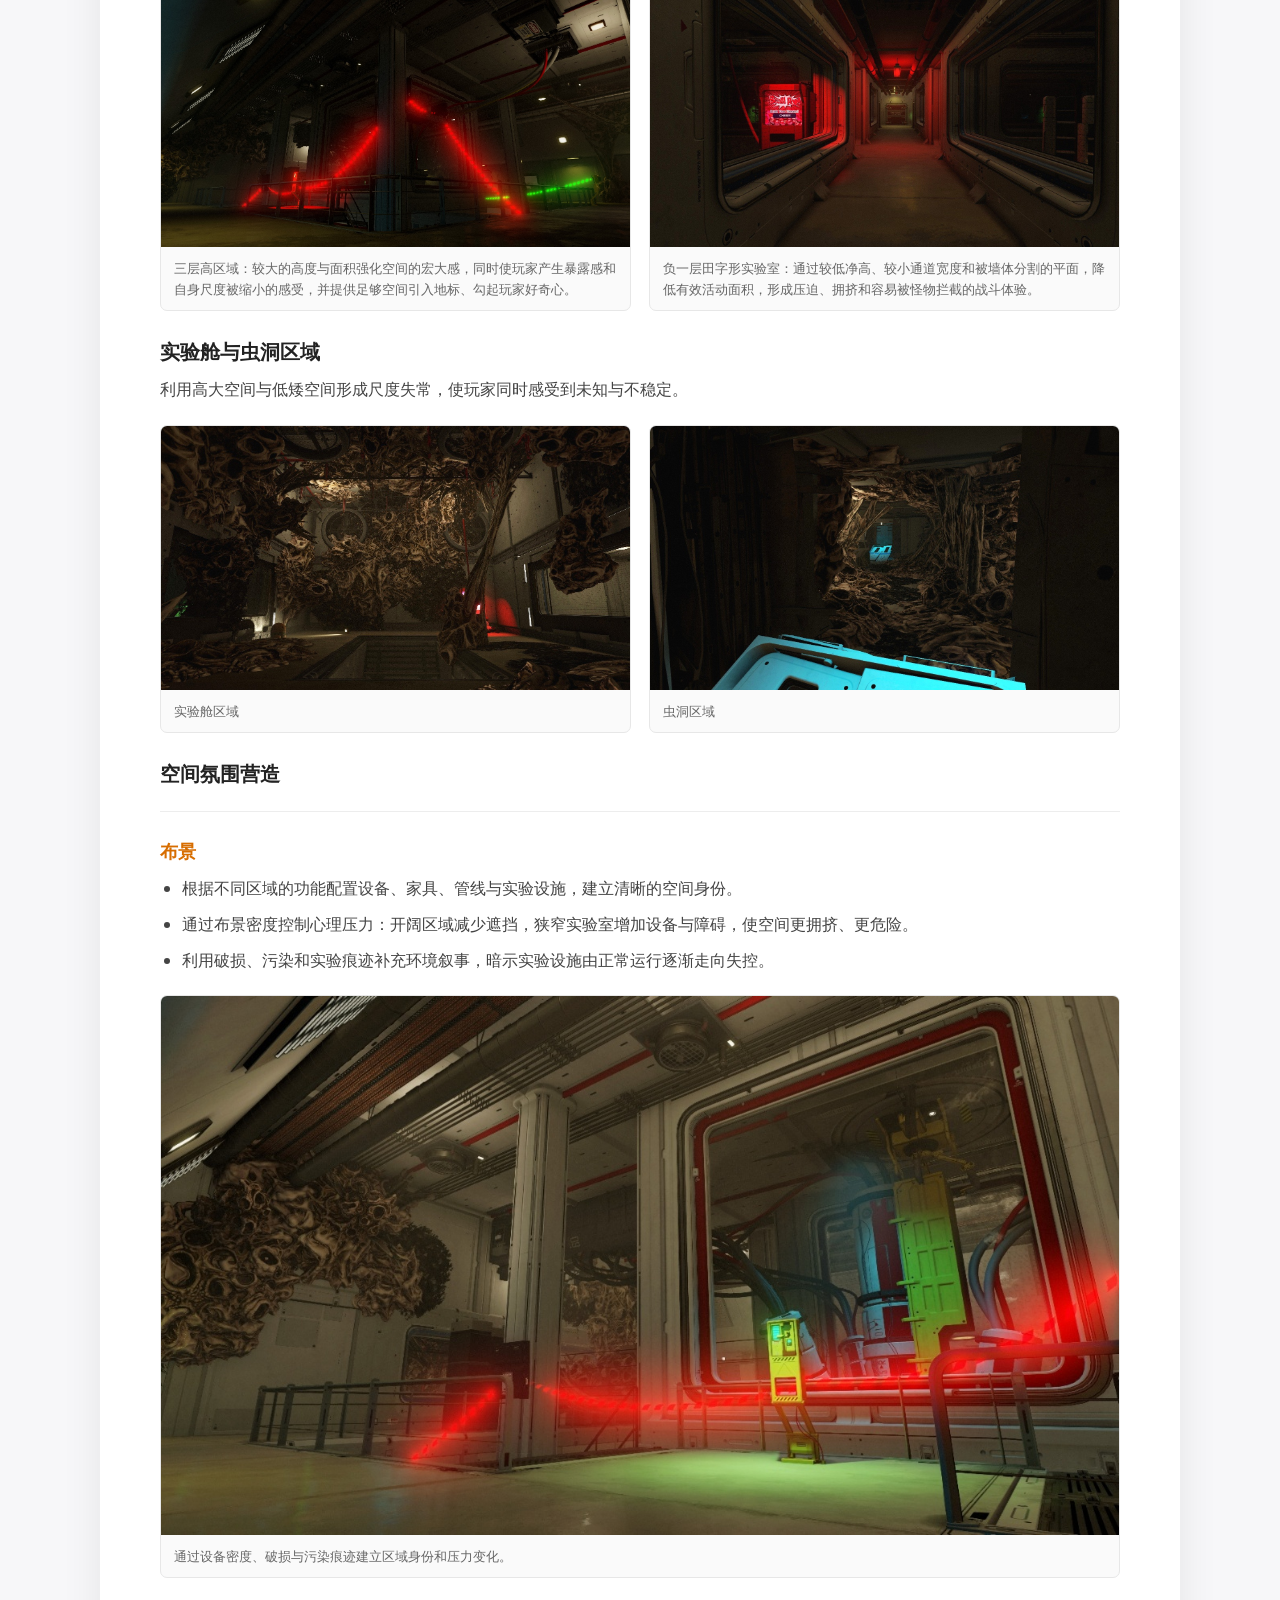
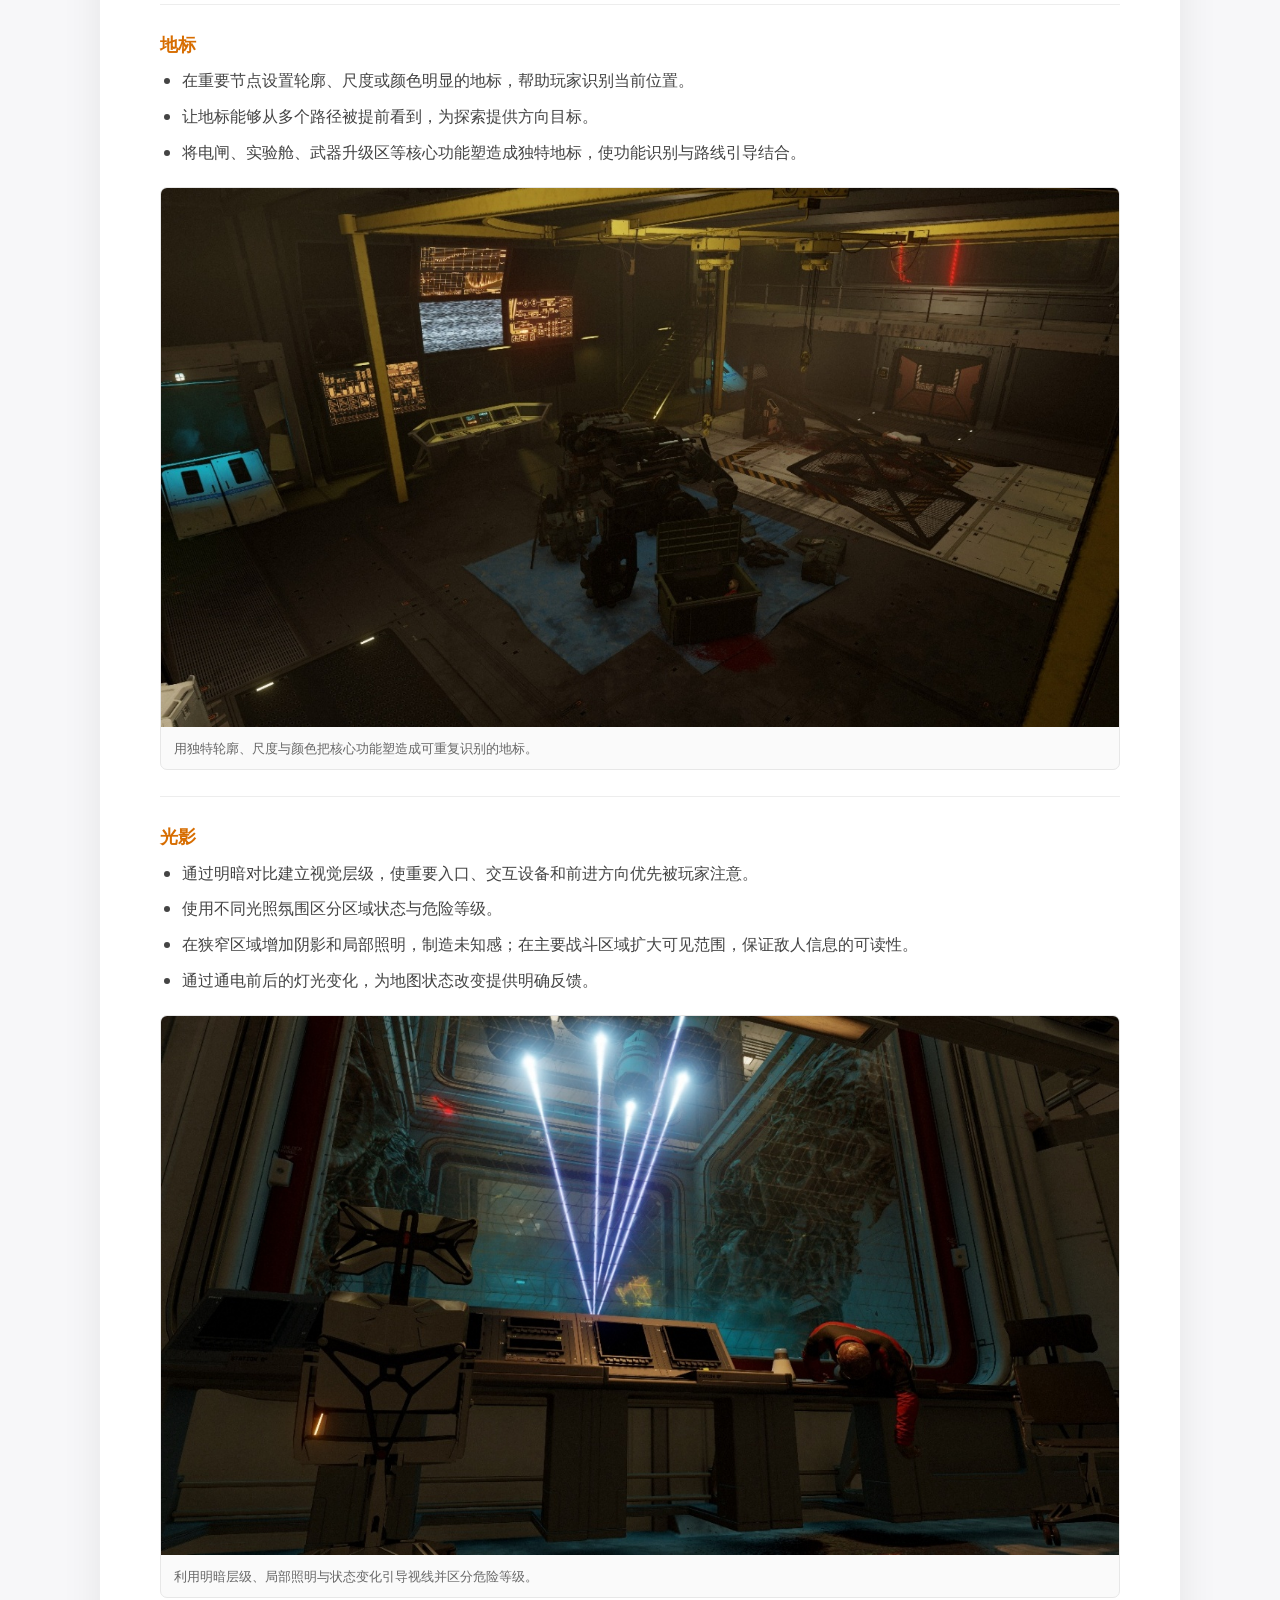
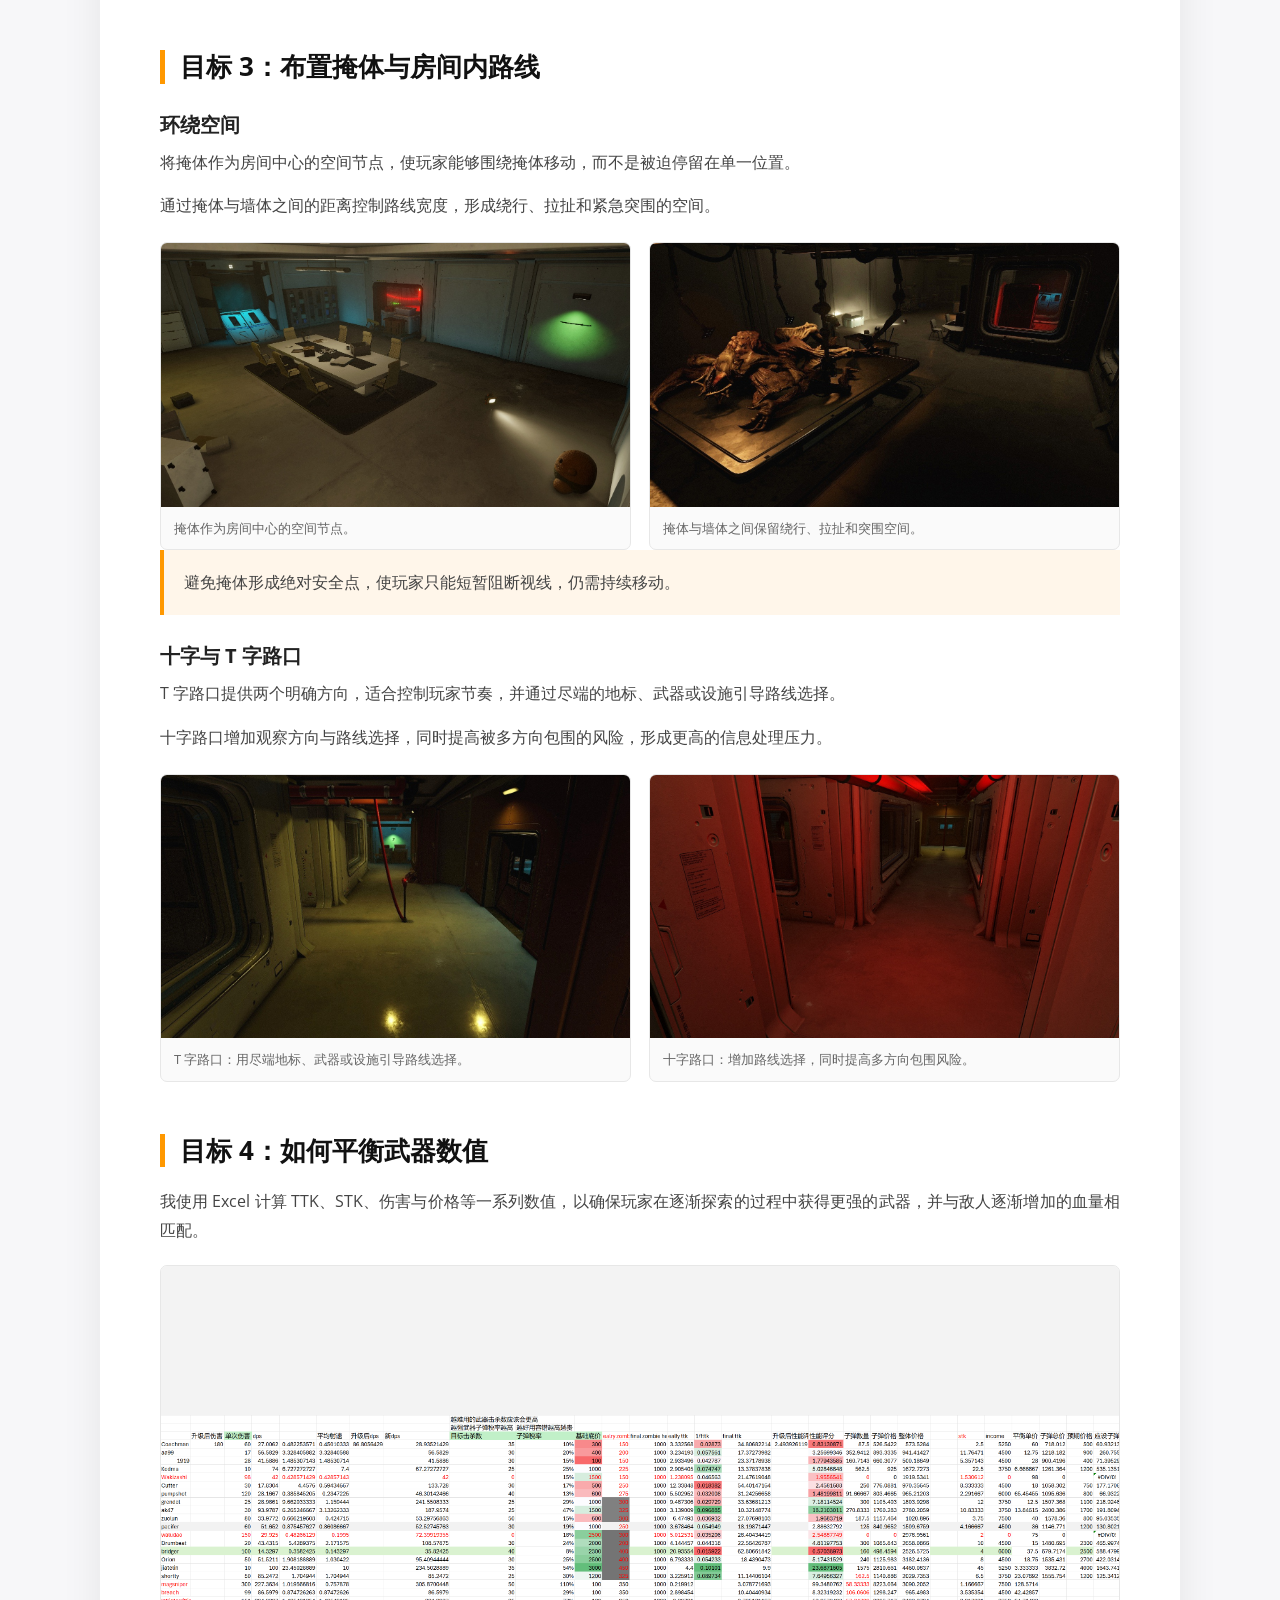
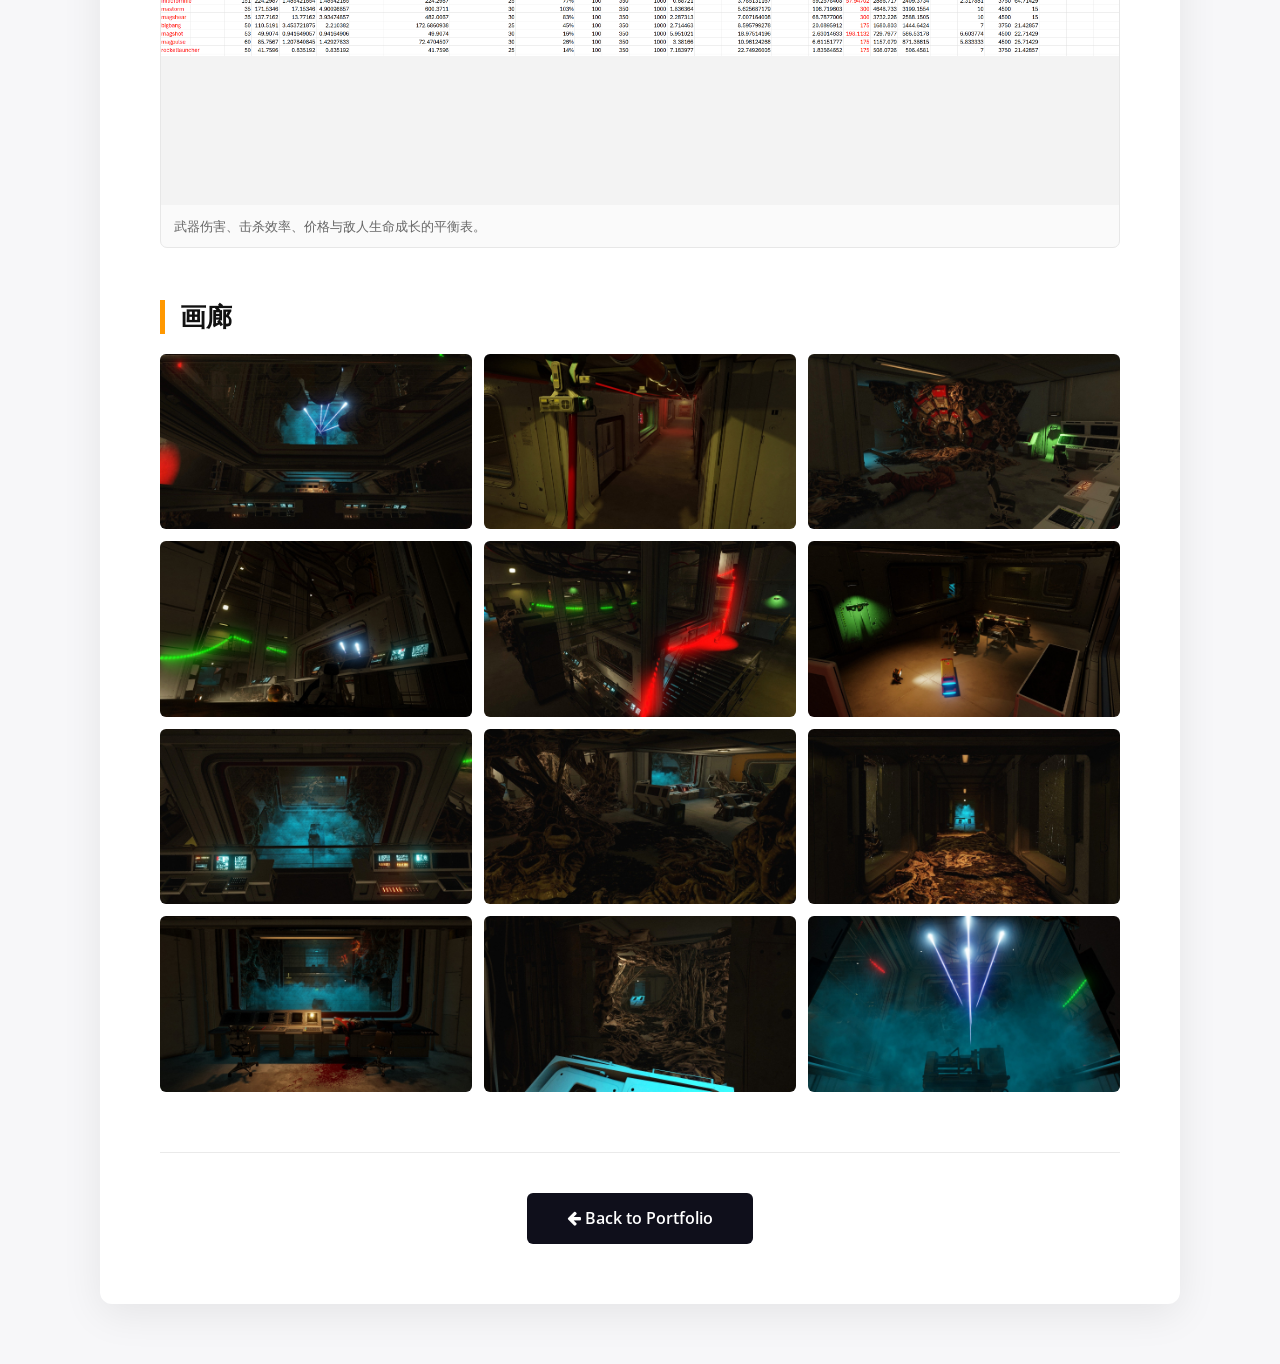
==== commit 0b5cd1b3: "Add files via upload" ====
--- a/project1.html
+++ b/project1.html
@@ -28,9 +28,8 @@
 		.project-header h1 { font-family:'Jura',sans-serif; font-size:44px; font-weight:700; margin:0 0 12px; color:#111; letter-spacing:1px; text-transform:uppercase; }
 		.project-header .subtitle { font-size:18px; color:#777; margin:0; font-weight:500; }
 		.cover-image { width:100%; display:block; border-radius:8px; margin-bottom:28px; box-shadow:0 8px 25px rgba(0,0,0,.15); }
-		.video-placeholder { padding:34px; margin-bottom:50px; background:#0f0f1b; color:#fff; border-radius:8px; text-align:center; }
-		.video-placeholder strong { display:block; font-size:20px; margin-bottom:8px; color:#ff9800; }
-		.video-placeholder span { color:#c8c8ce; font-size:14px; line-height:1.7; }
+		.video-wrapper { position:relative; padding-bottom:56.25%; height:0; overflow:hidden; border-radius:8px; background:#000; margin-bottom:50px; box-shadow:0 8px 25px rgba(0,0,0,.15); }
+		.video-wrapper iframe { position:absolute; top:0; left:0; width:100%; height:100%; border:0; }
 		.content-section { margin-bottom:52px; }
 		.content-section h2 { font-size:26px; font-weight:bold; color:#111; margin:0 0 20px; padding-left:15px; border-left:5px solid #ff9800; line-height:1.3; }
 		.content-section h3 { font-size:20px; font-weight:700; color:#222; margin:30px 0 12px; }
@@ -118,9 +117,8 @@
 		</div>
 
 		<img class="cover-image" src="images/project1-cover.png" alt="收容失效实验设施主控室">
-		<div class="video-placeholder">
-			<strong>Gameplay Video Coming Soon</strong>
-			<span>项目 1 的视频尚在制作中，完成后可直接将视频嵌入此位置。</span>
+		<div class="video-wrapper">
+			<iframe src="https://player.bilibili.com/player.html?isOutside=true&amp;aid=116937665290082&amp;bvid=BV1RgNf6MERA&amp;cid=40054623755&amp;p=1" scrolling="no" frameborder="0" allow="autoplay; fullscreen; picture-in-picture" allowfullscreen title="收容失效项目演示"></iframe>
 		</div>
 
 		<div class="content-section">
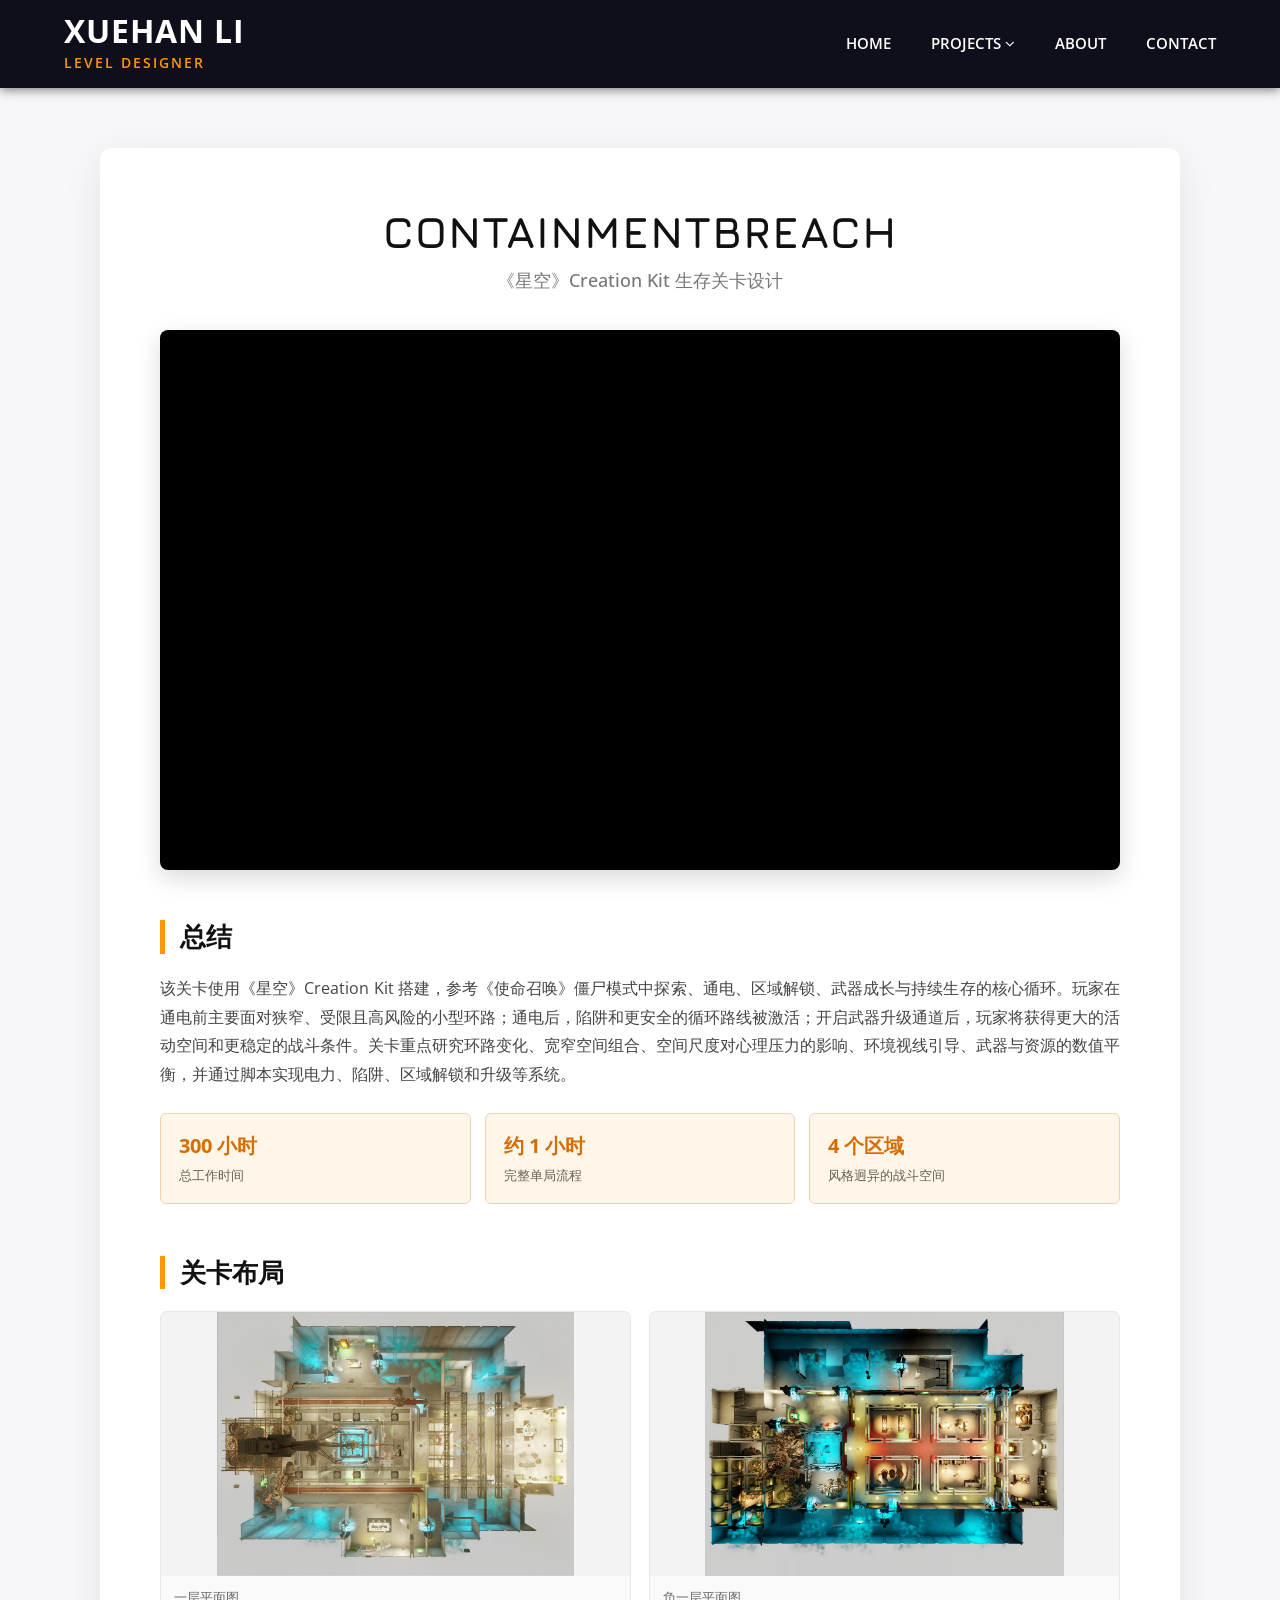
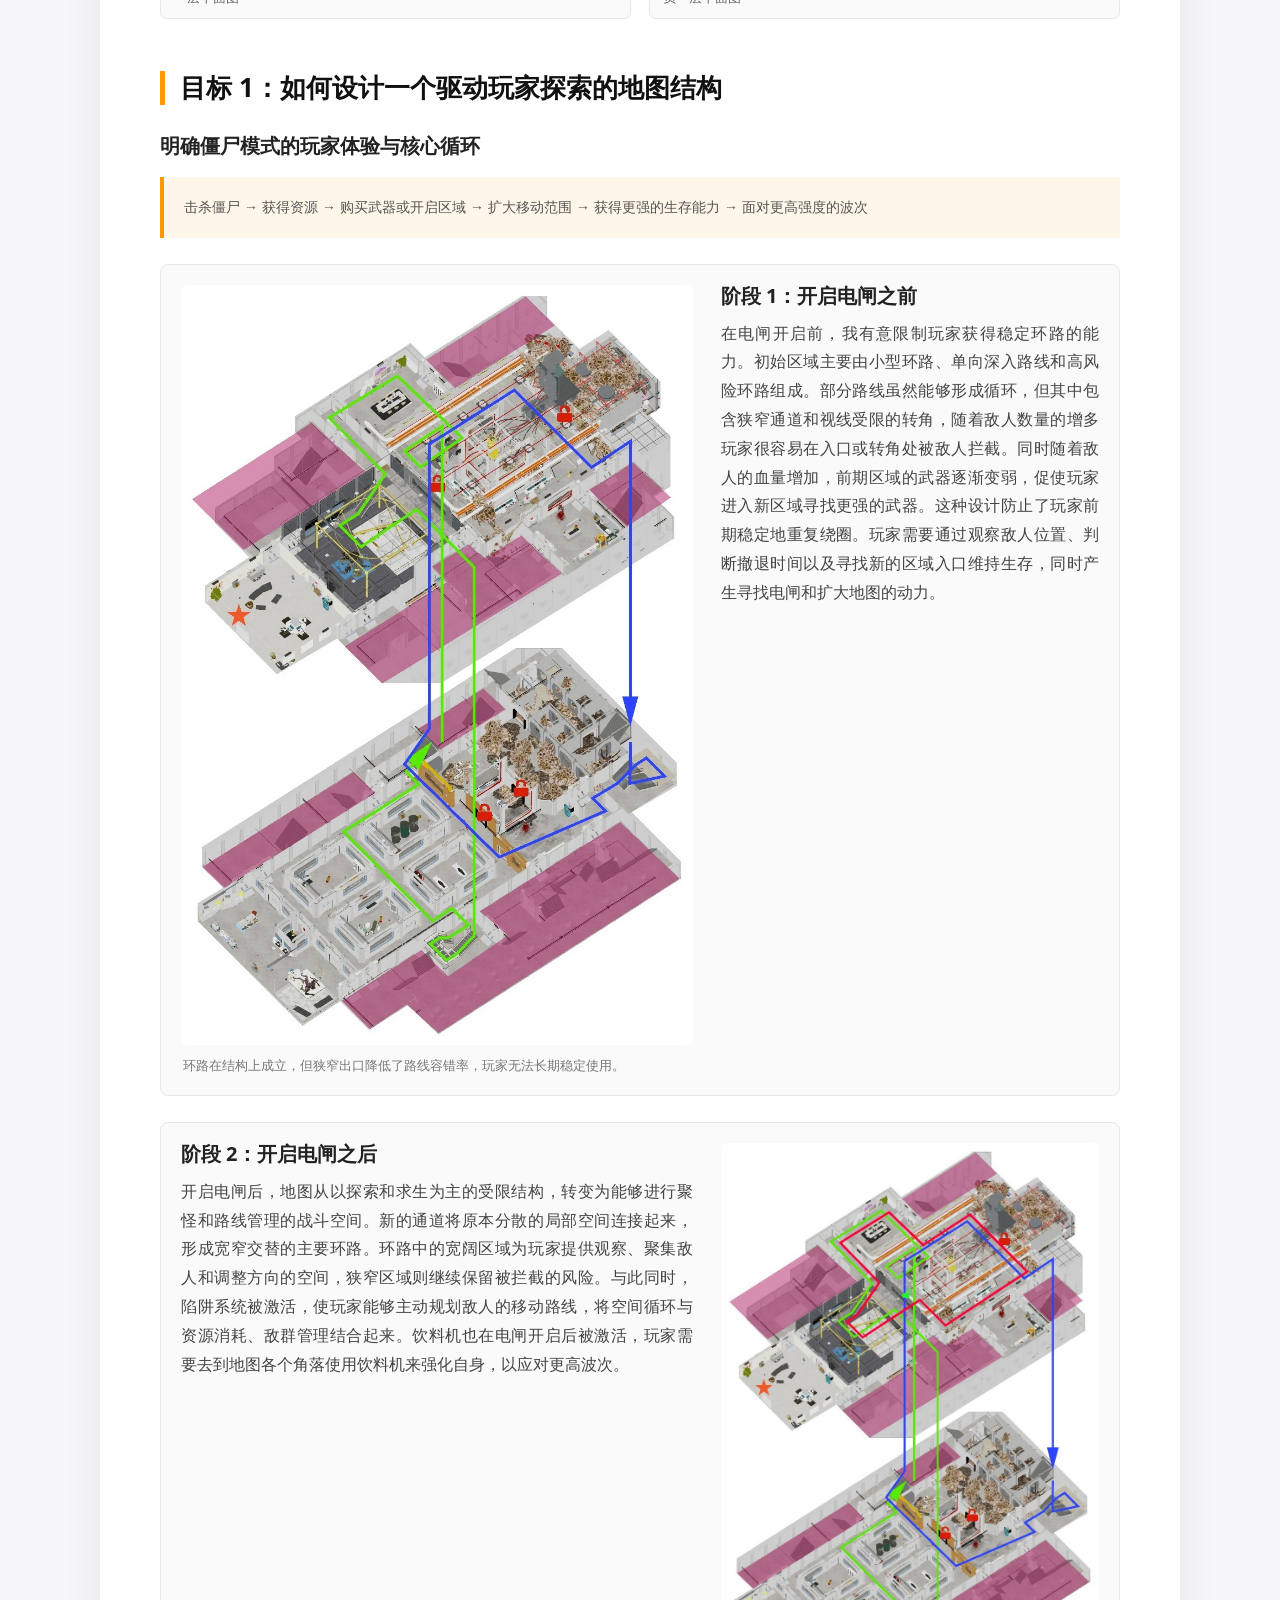
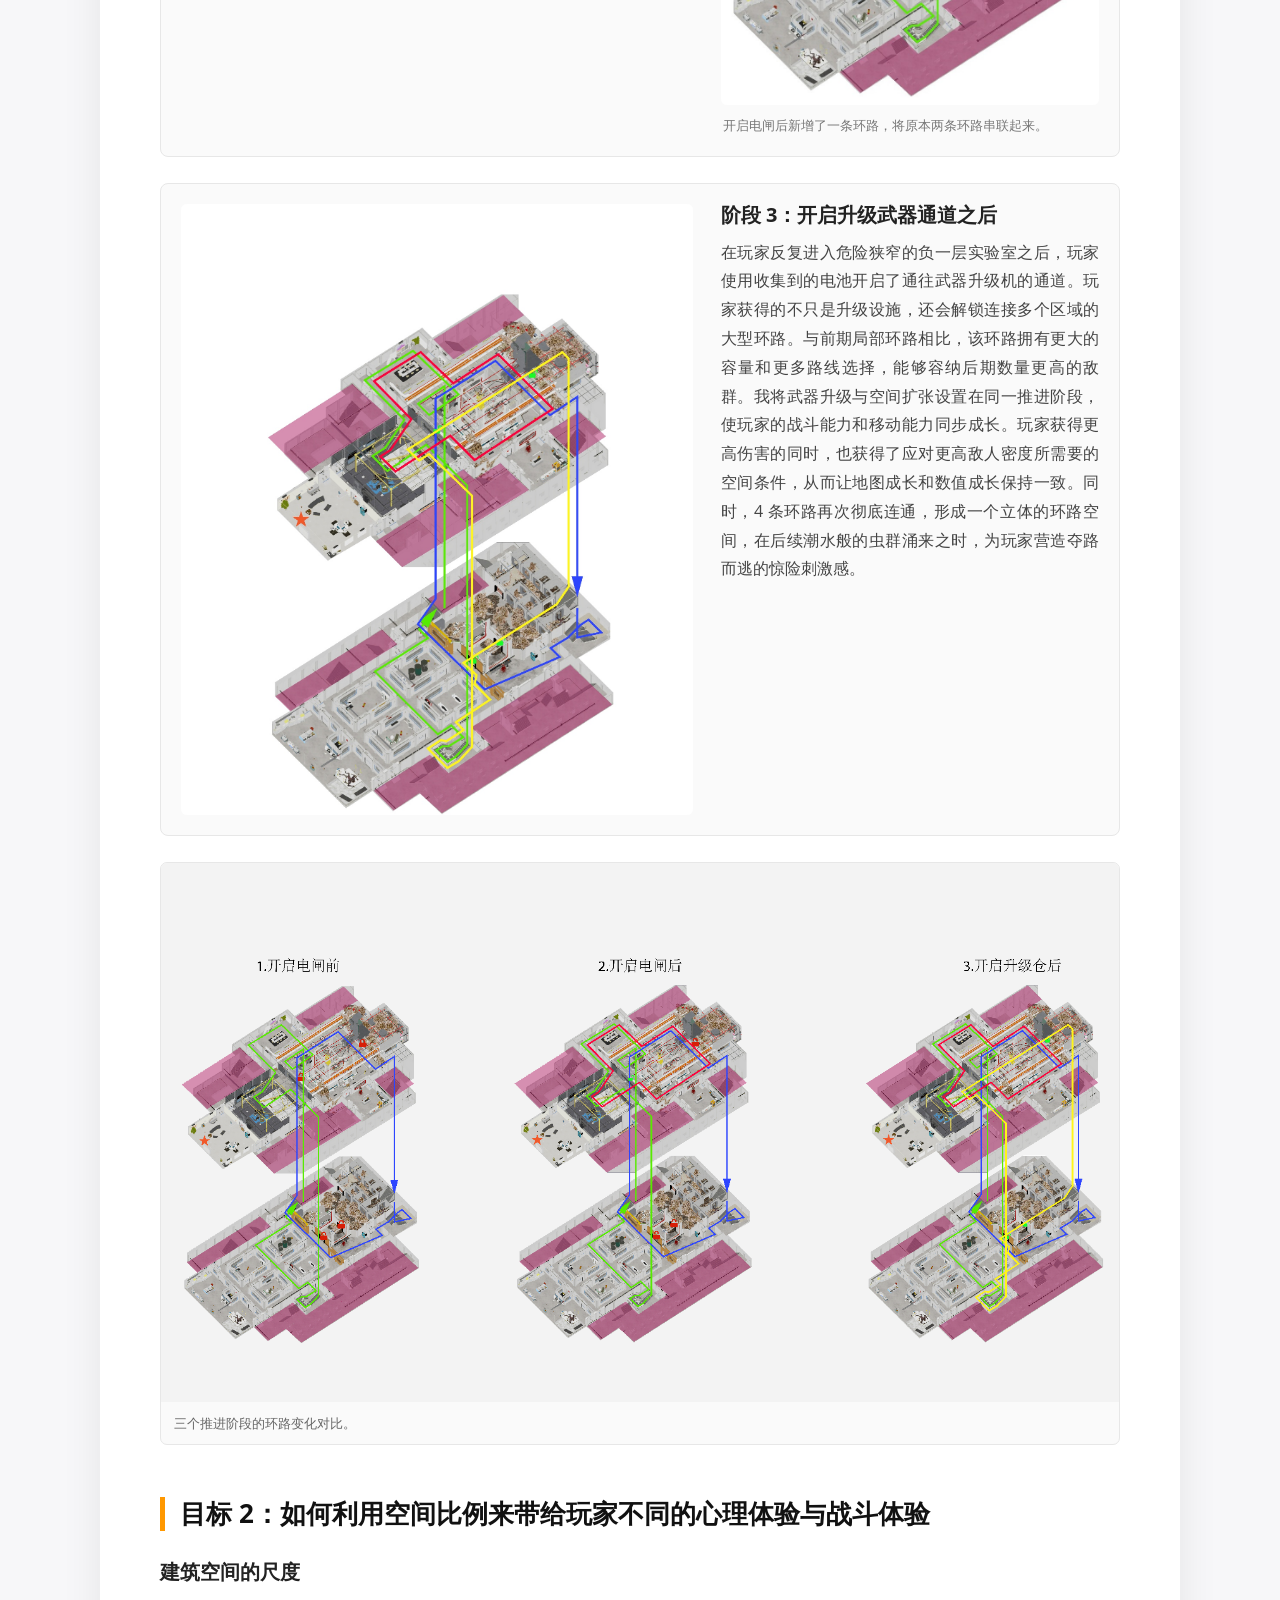
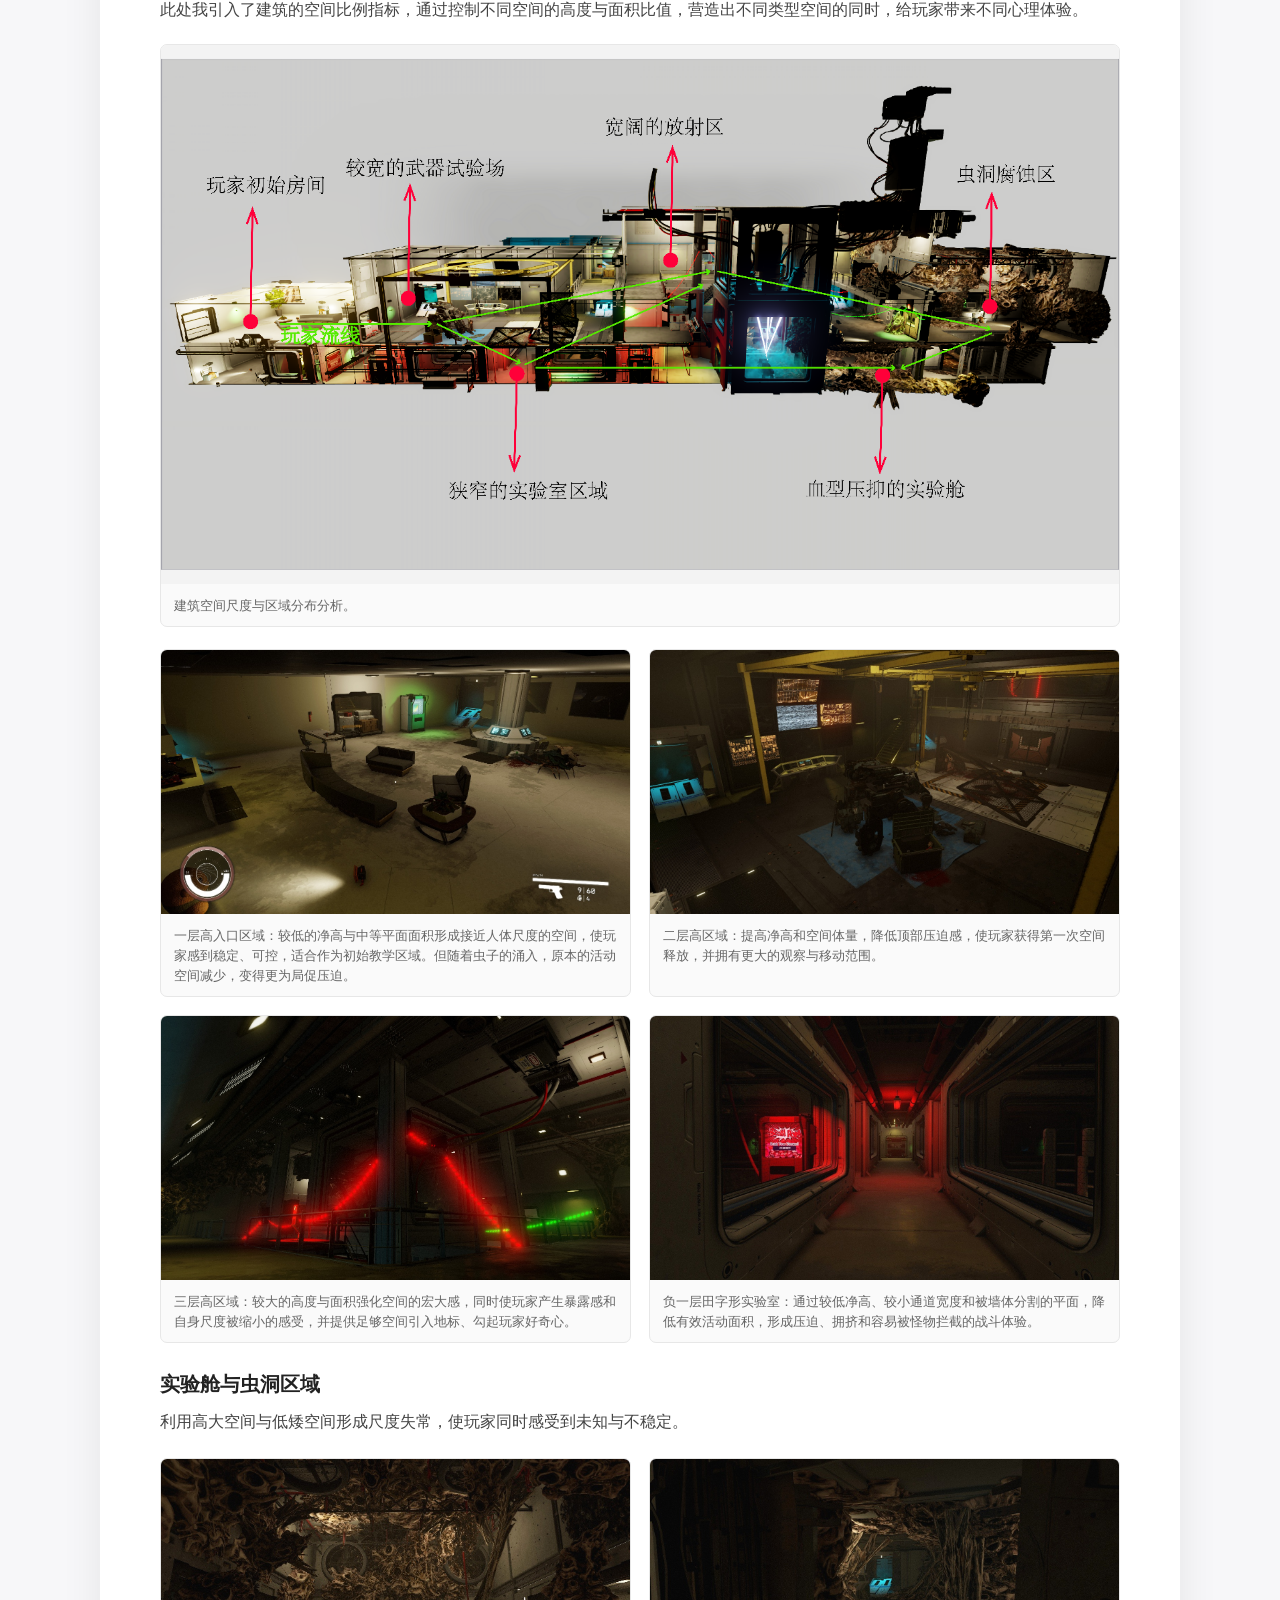
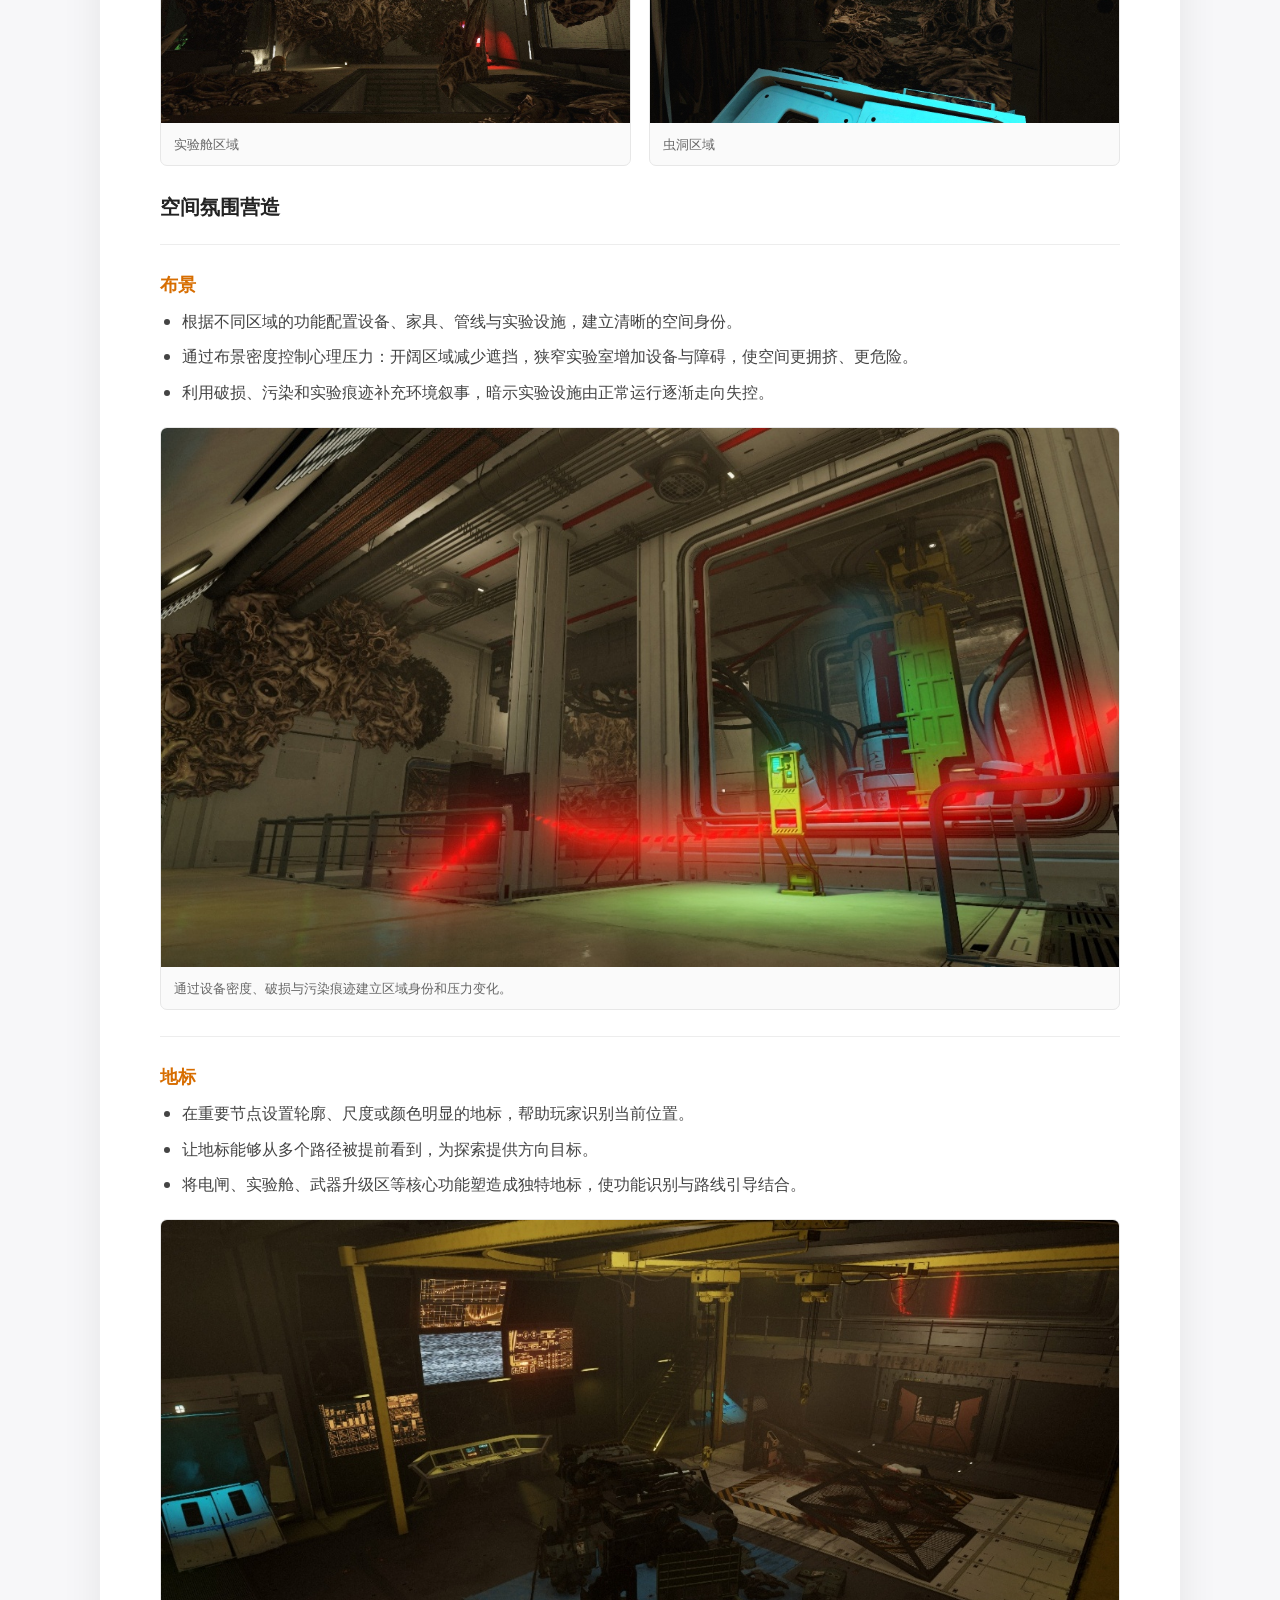
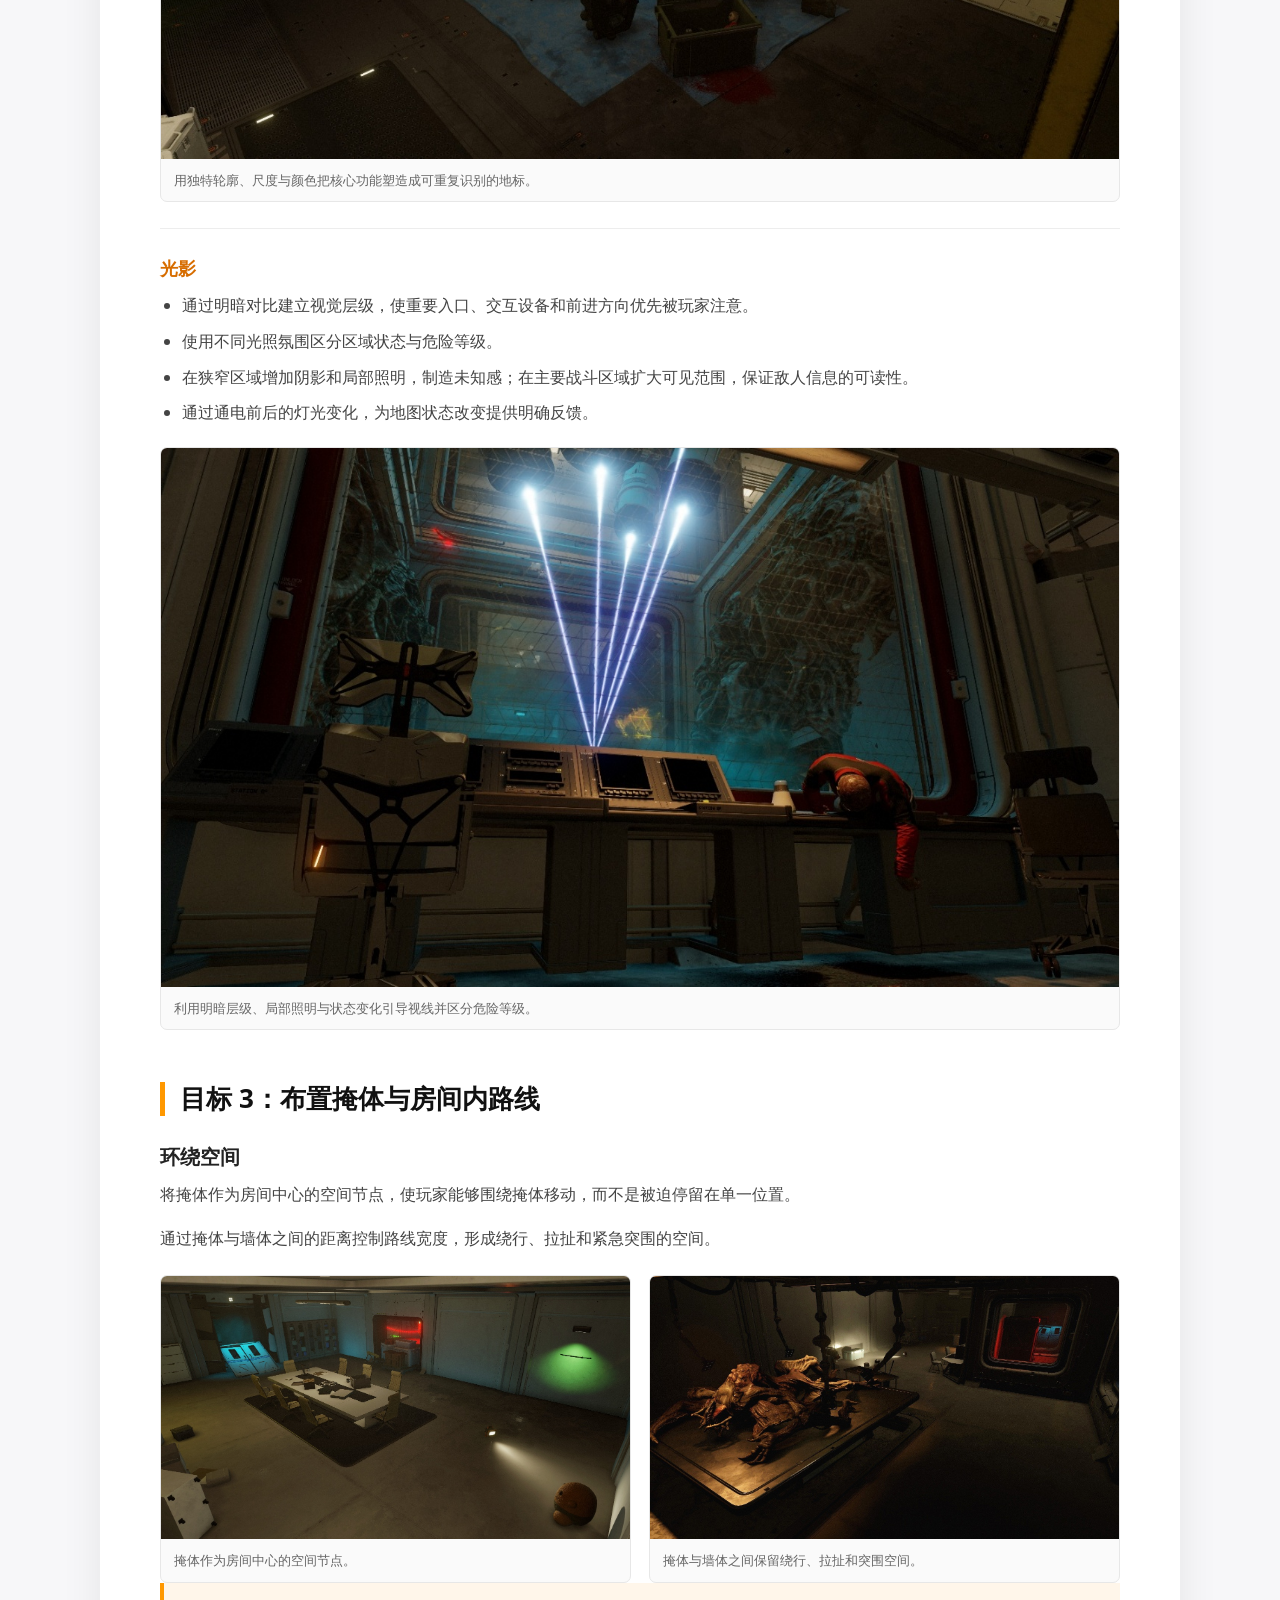
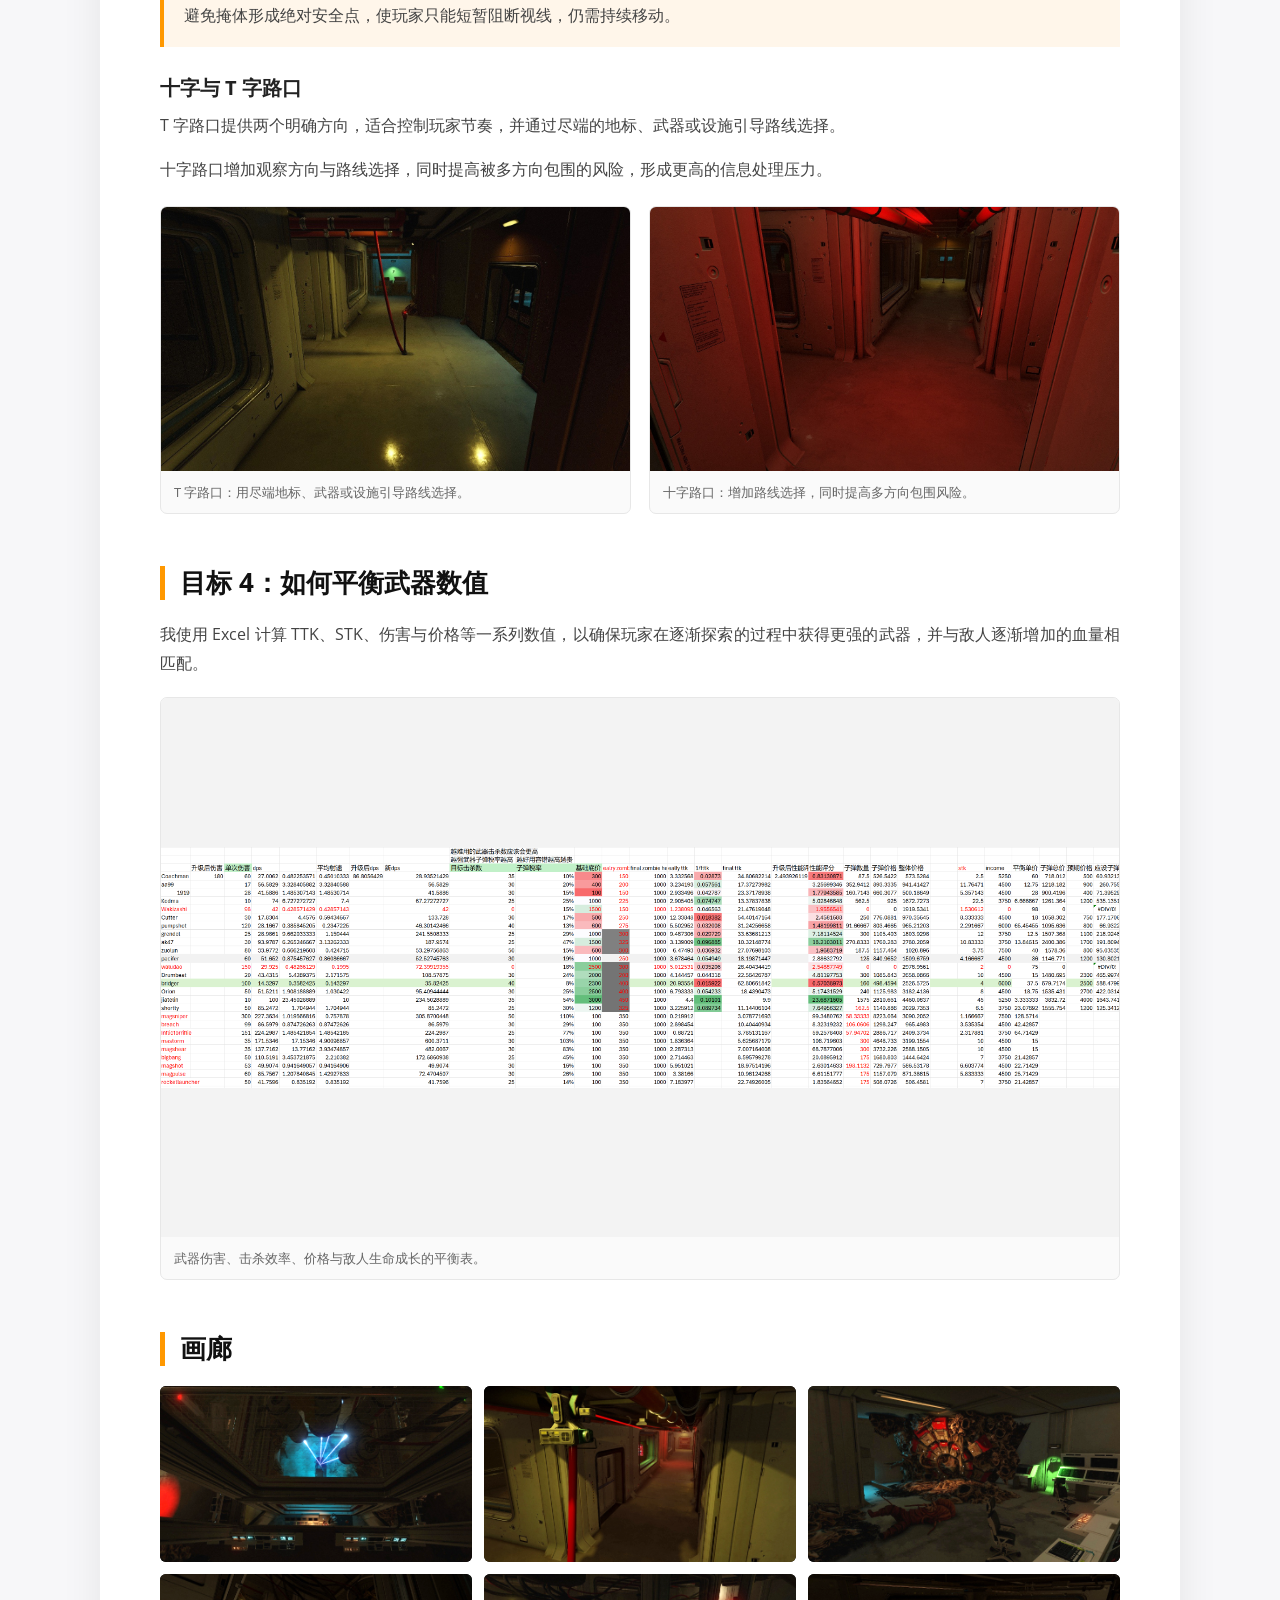
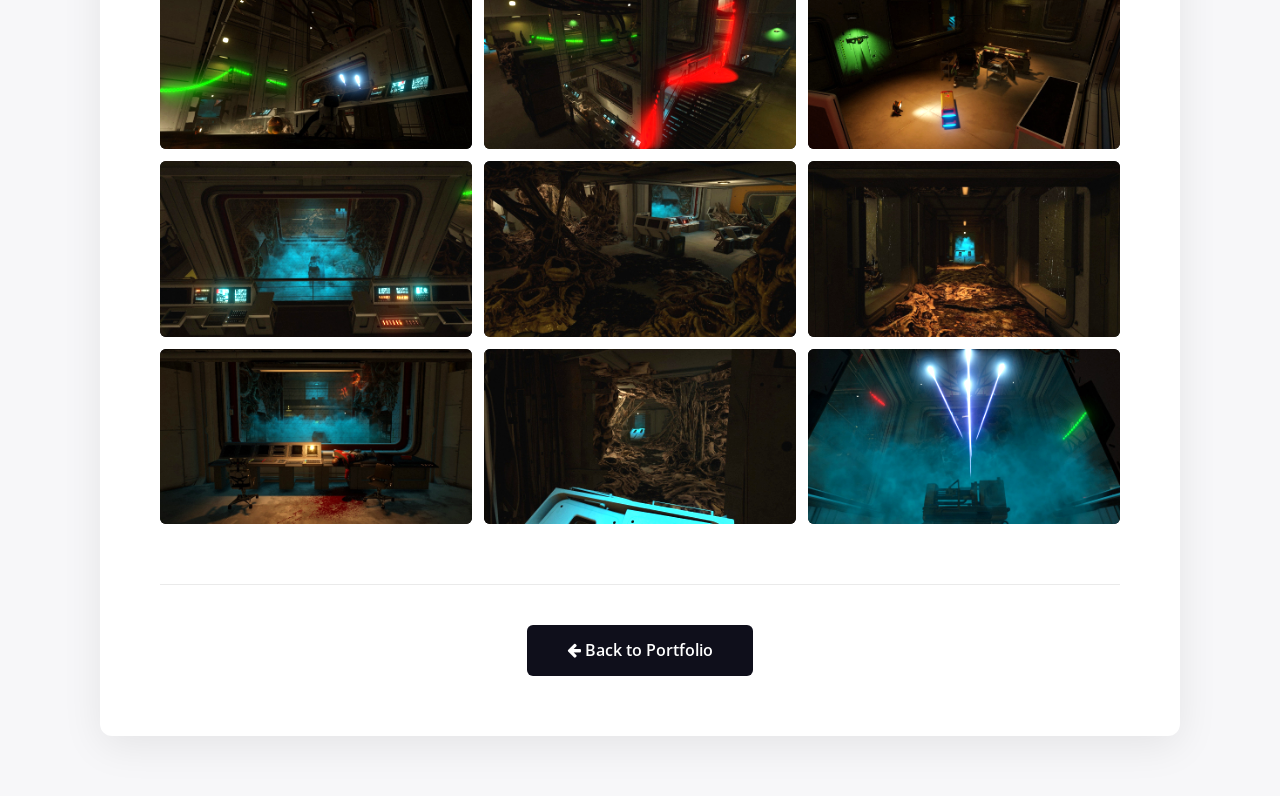
==== commit d4ce4ae1: "Add files via upload" ====
--- a/project1.html
+++ b/project1.html
@@ -27,7 +27,6 @@
 		.project-header { text-align:center; margin-bottom:36px; }
 		.project-header h1 { font-family:'Jura',sans-serif; font-size:44px; font-weight:700; margin:0 0 12px; color:#111; letter-spacing:1px; text-transform:uppercase; }
 		.project-header .subtitle { font-size:18px; color:#777; margin:0; font-weight:500; }
-		.cover-image { width:100%; display:block; border-radius:8px; margin-bottom:28px; box-shadow:0 8px 25px rgba(0,0,0,.15); }
 		.video-wrapper { position:relative; padding-bottom:56.25%; height:0; overflow:hidden; border-radius:8px; background:#000; margin-bottom:50px; box-shadow:0 8px 25px rgba(0,0,0,.15); }
 		.video-wrapper iframe { position:absolute; top:0; left:0; width:100%; height:100%; border:0; }
 		.content-section { margin-bottom:52px; }
@@ -60,8 +59,8 @@
 		.design-block { margin-top:26px; padding-top:2px; border-top:1px solid #ededed; }
 		.gallery-grid { display:grid; grid-template-columns:repeat(3,minmax(0,1fr)); gap:12px; }
 		.gallery-grid a { display:block; overflow:hidden; border-radius:6px; background:#111; }
-		.gallery-grid img { width:100%; aspect-ratio:16/9; object-fit:cover; display:block; transition:transform .3s ease; }
-		.gallery-grid a:hover img { transform:scale(1.04); }
+		.gallery-grid img { width:100%; aspect-ratio:16/9; object-fit:cover; display:block; filter:brightness(1.25) saturate(1.04); transition:transform .3s ease, filter .3s ease; }
+		.gallery-grid a:hover img { transform:scale(1.04); filter:brightness(1.3) saturate(1.05); }
 		.back-btn-container { text-align:center; margin-top:60px; border-top:1px solid #eaeaea; padding-top:40px; }
 		.back-btn { background:#0f0f1b; color:#fff; padding:14px 40px; font-size:16px; font-weight:600; text-decoration:none; border-radius:6px; display:inline-block; }
 		.back-btn:hover { background:#ff9800; color:#fff; text-decoration:none; }
@@ -116,7 +115,6 @@
 			<p class="subtitle">《星空》Creation Kit 生存关卡设计</p>
 		</div>
 
-		<img class="cover-image" src="images/project1-cover.png" alt="收容失效实验设施主控室">
 		<div class="video-wrapper">
 			<iframe src="https://player.bilibili.com/player.html?isOutside=true&amp;aid=116937665290082&amp;bvid=BV1RgNf6MERA&amp;cid=40054623755&amp;p=1" scrolling="no" frameborder="0" allow="autoplay; fullscreen; picture-in-picture" allowfullscreen title="收容失效项目演示"></iframe>
 		</div>
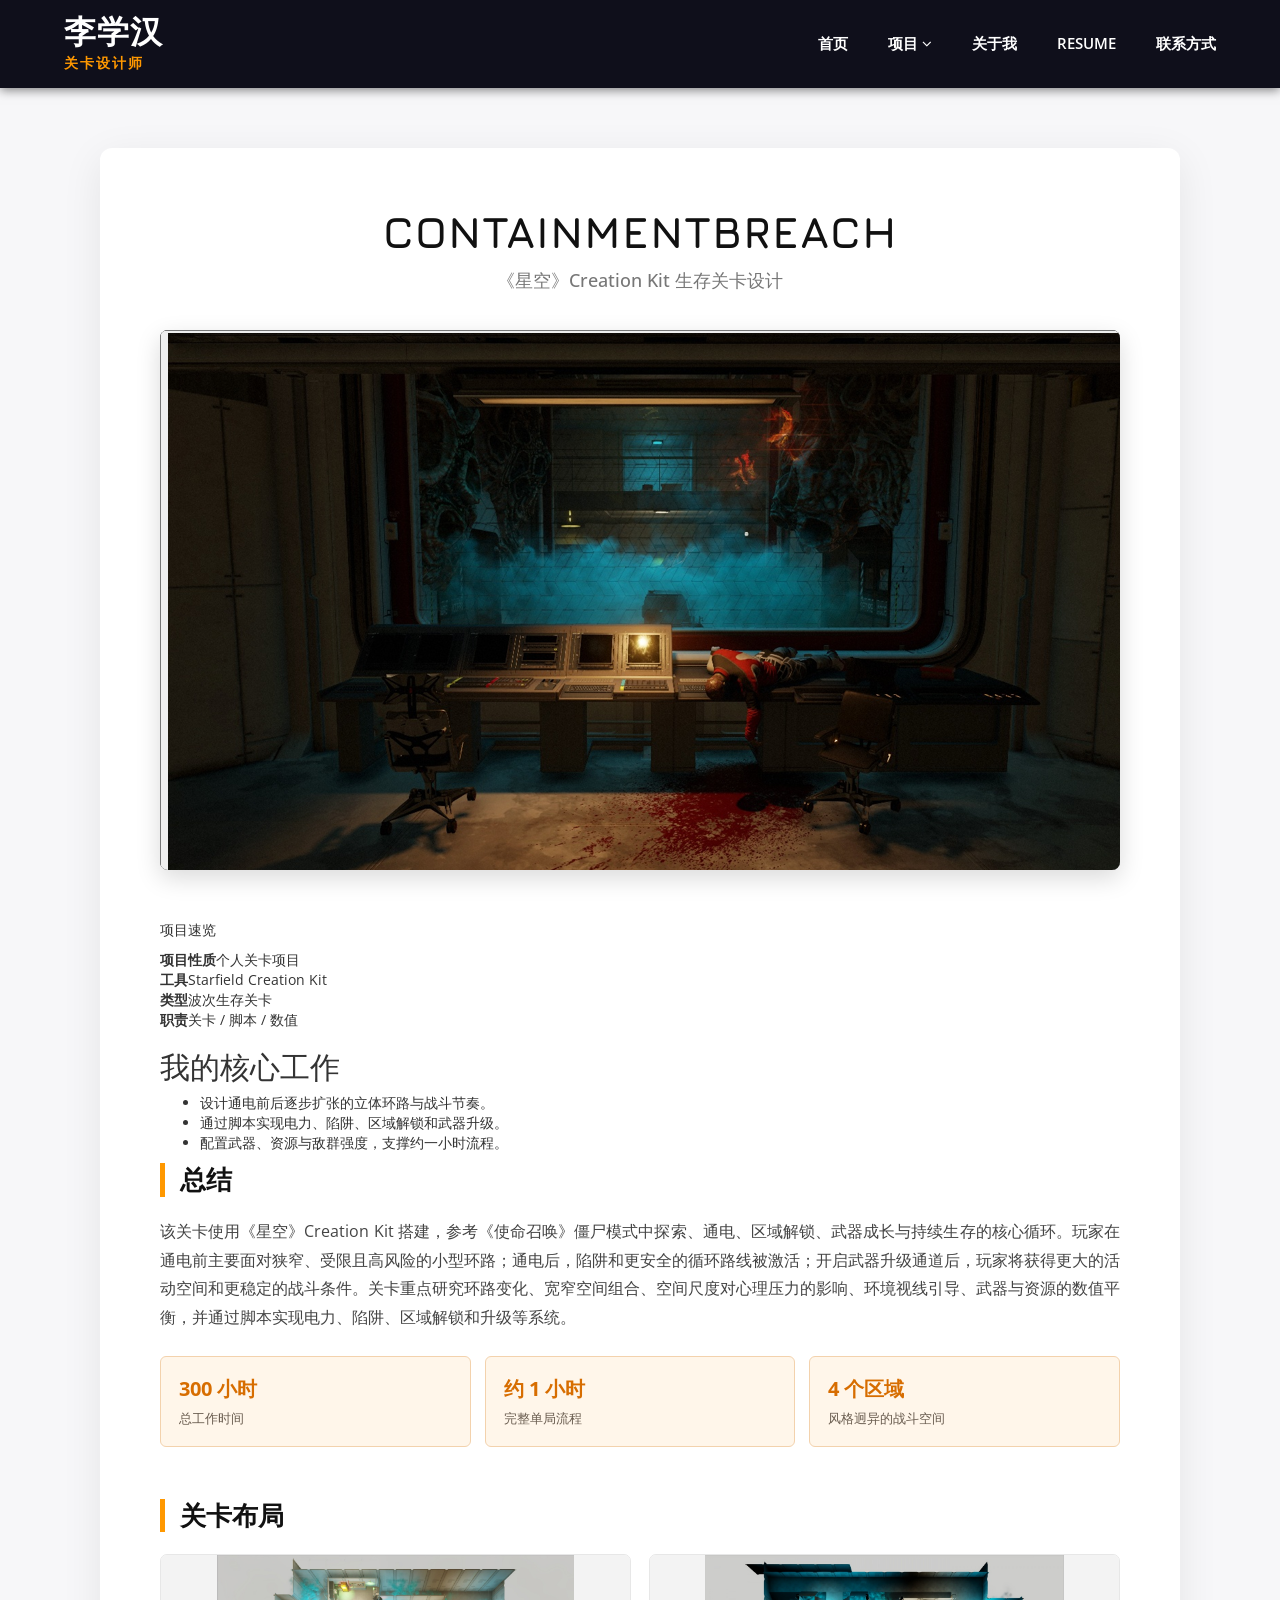
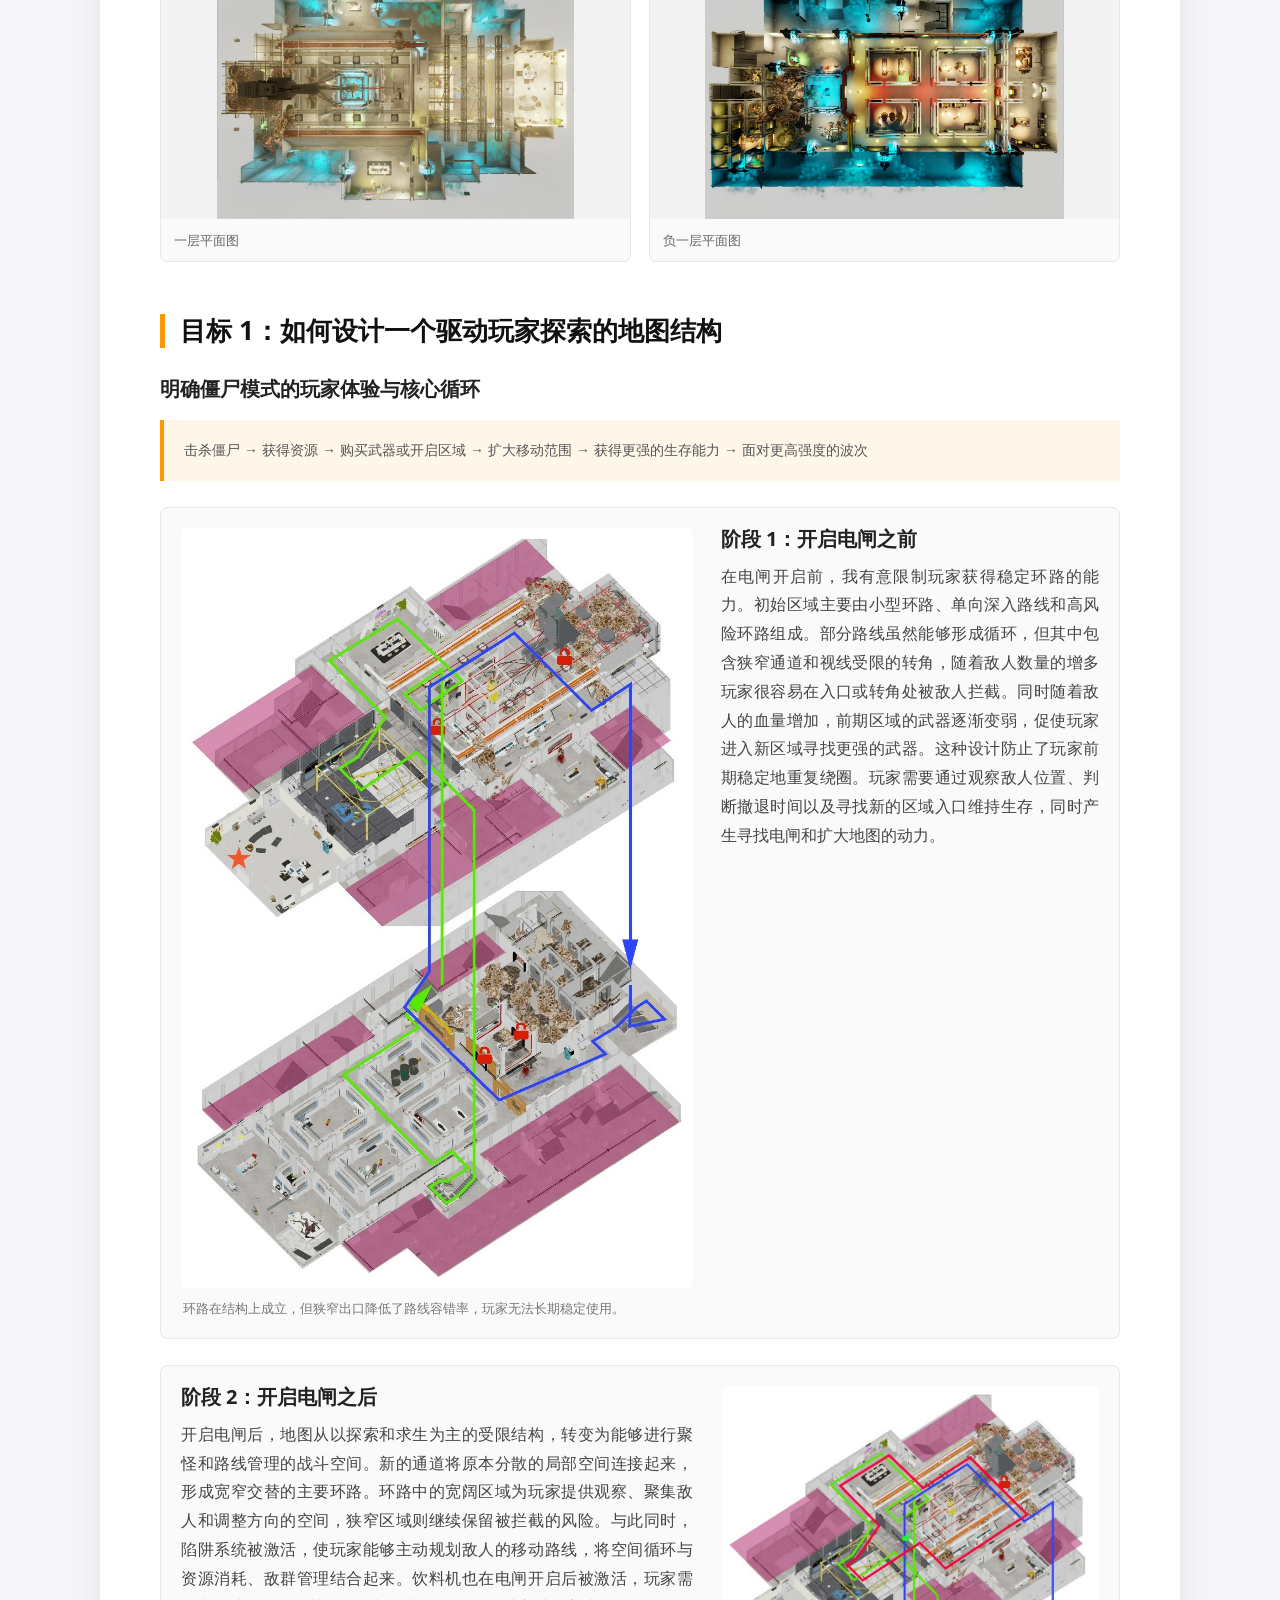
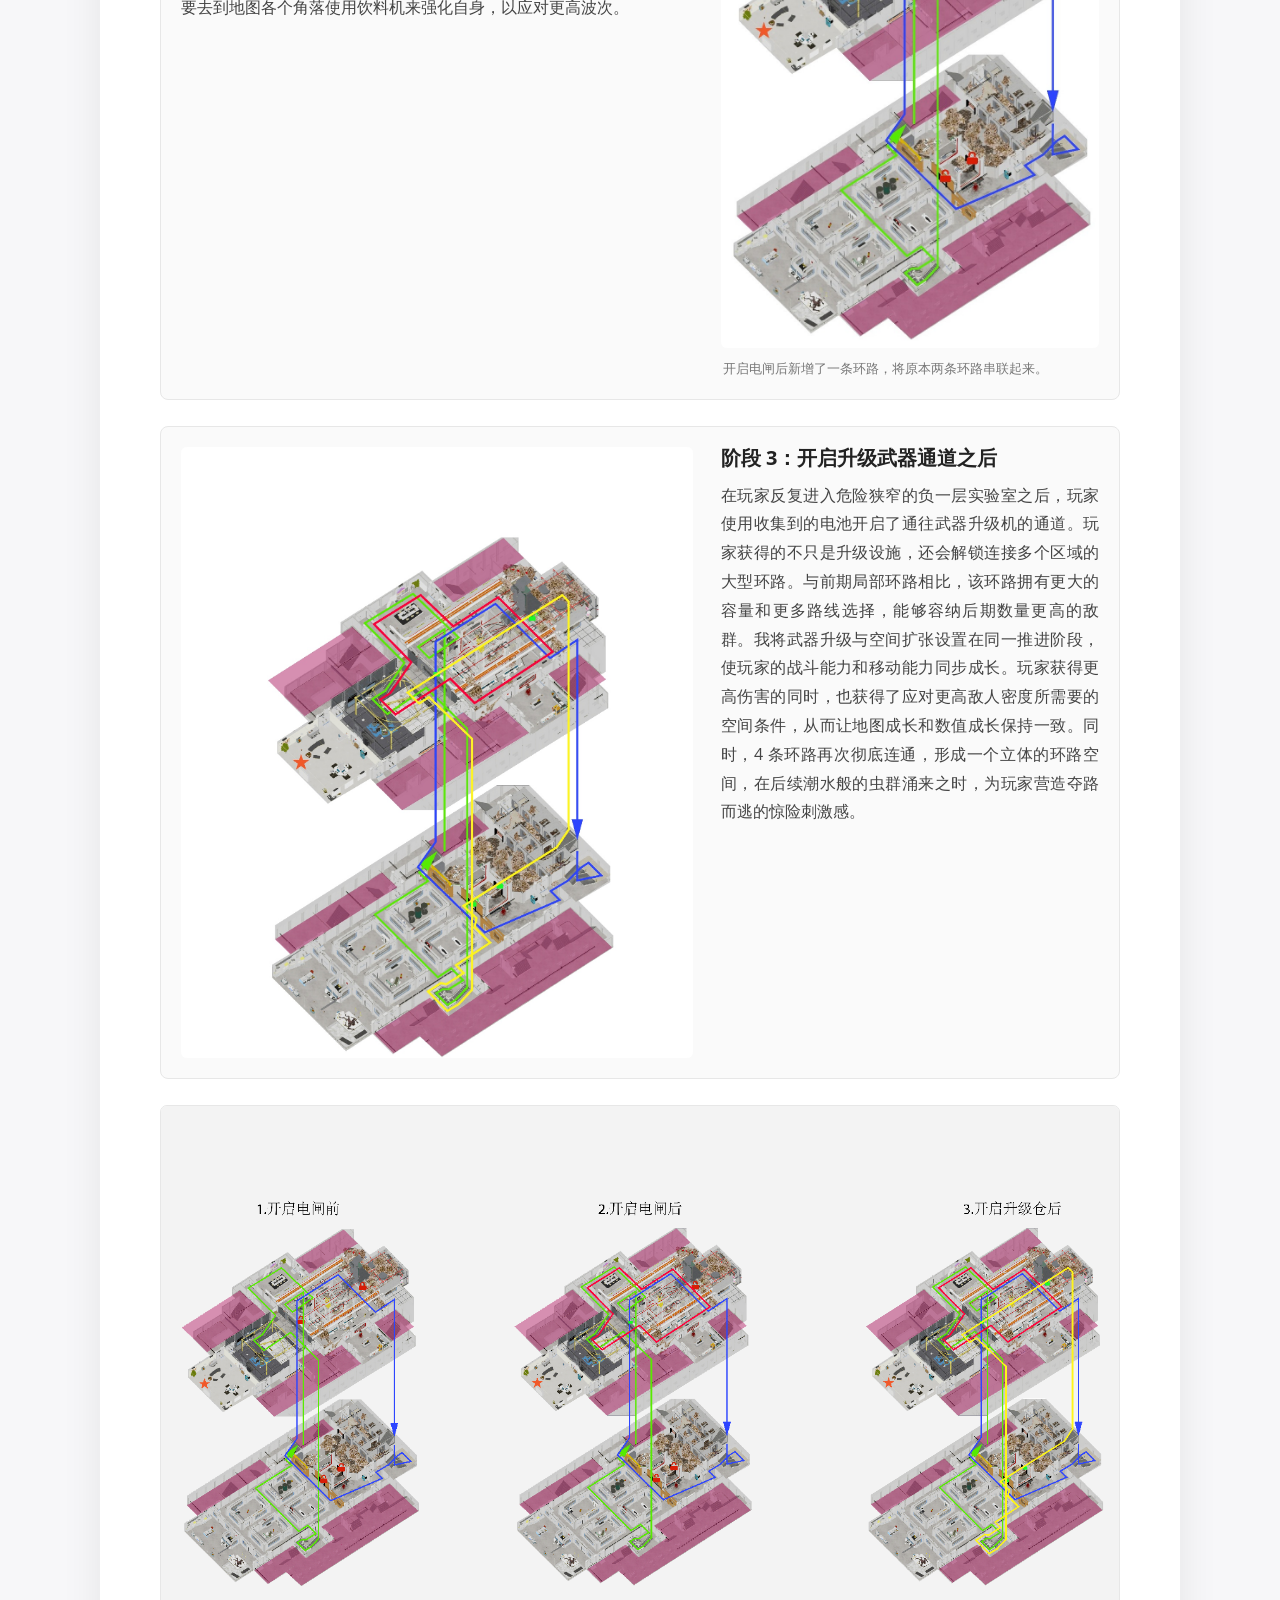
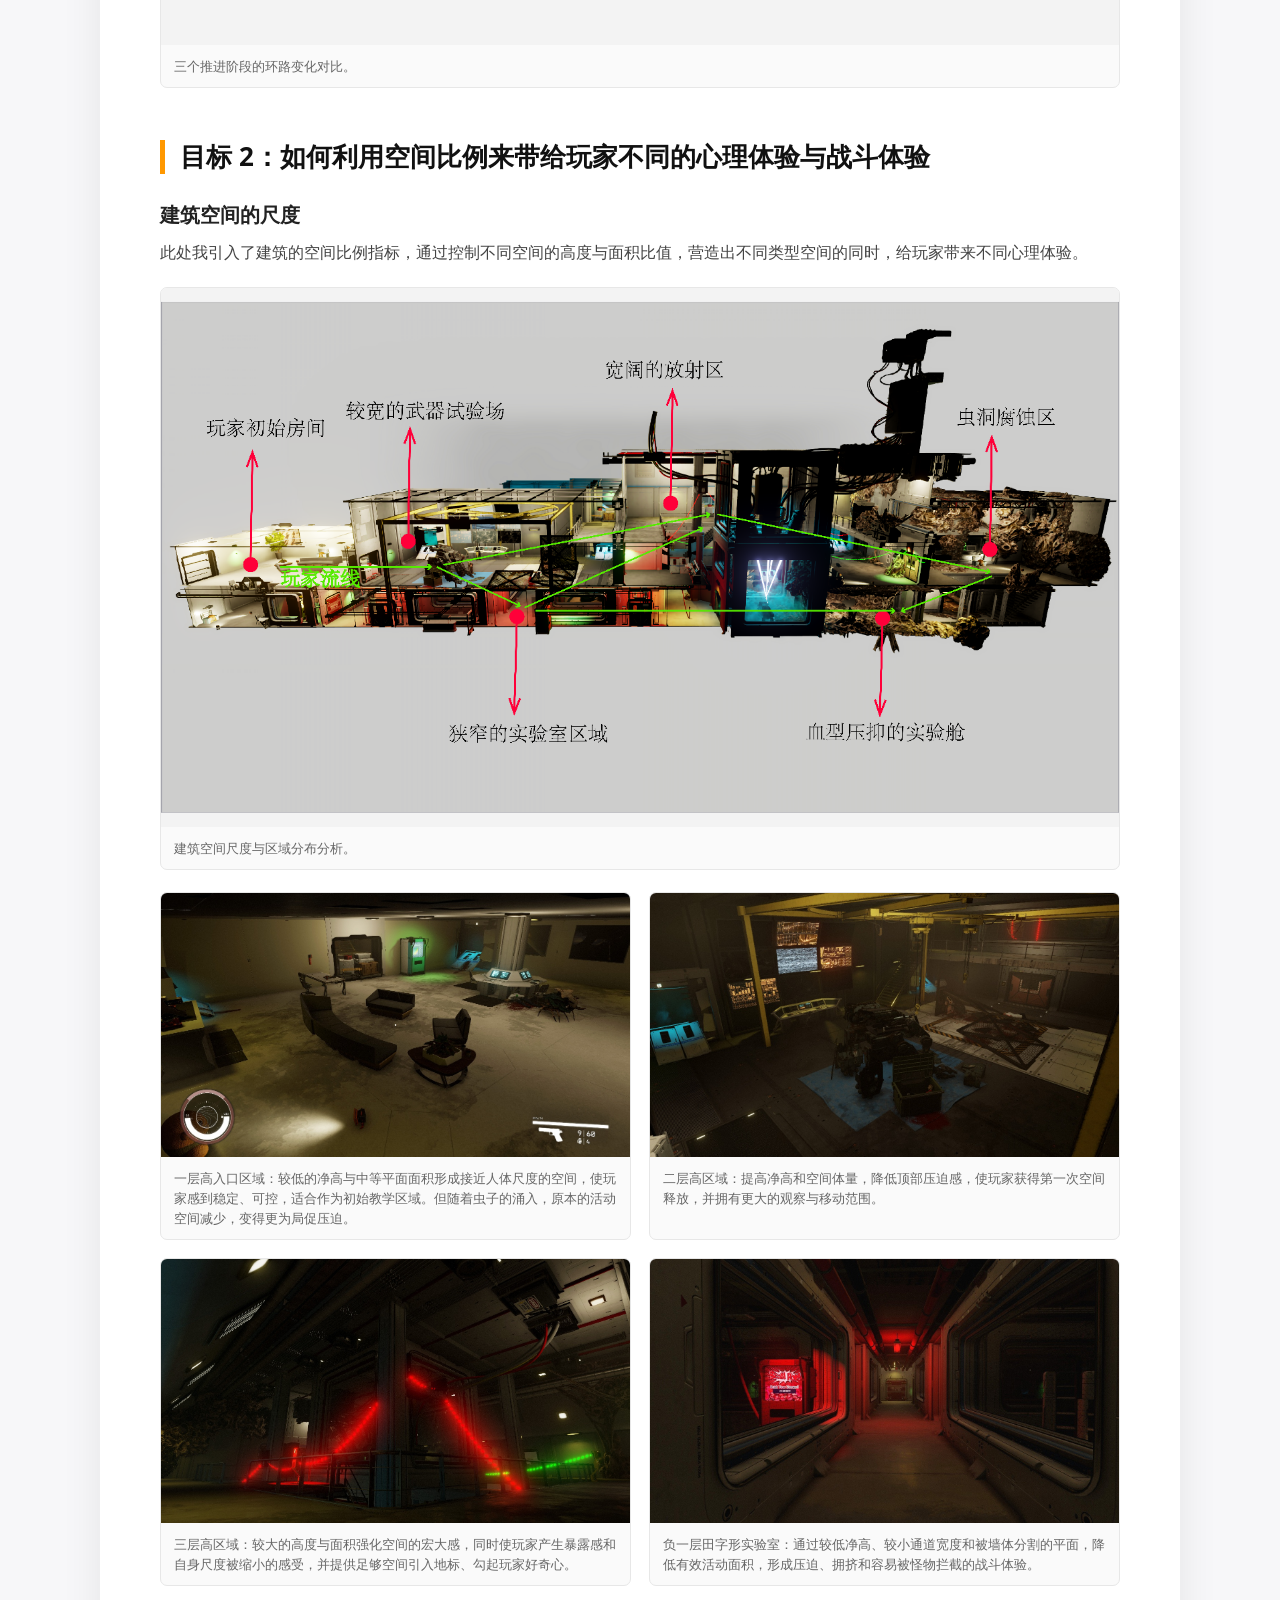
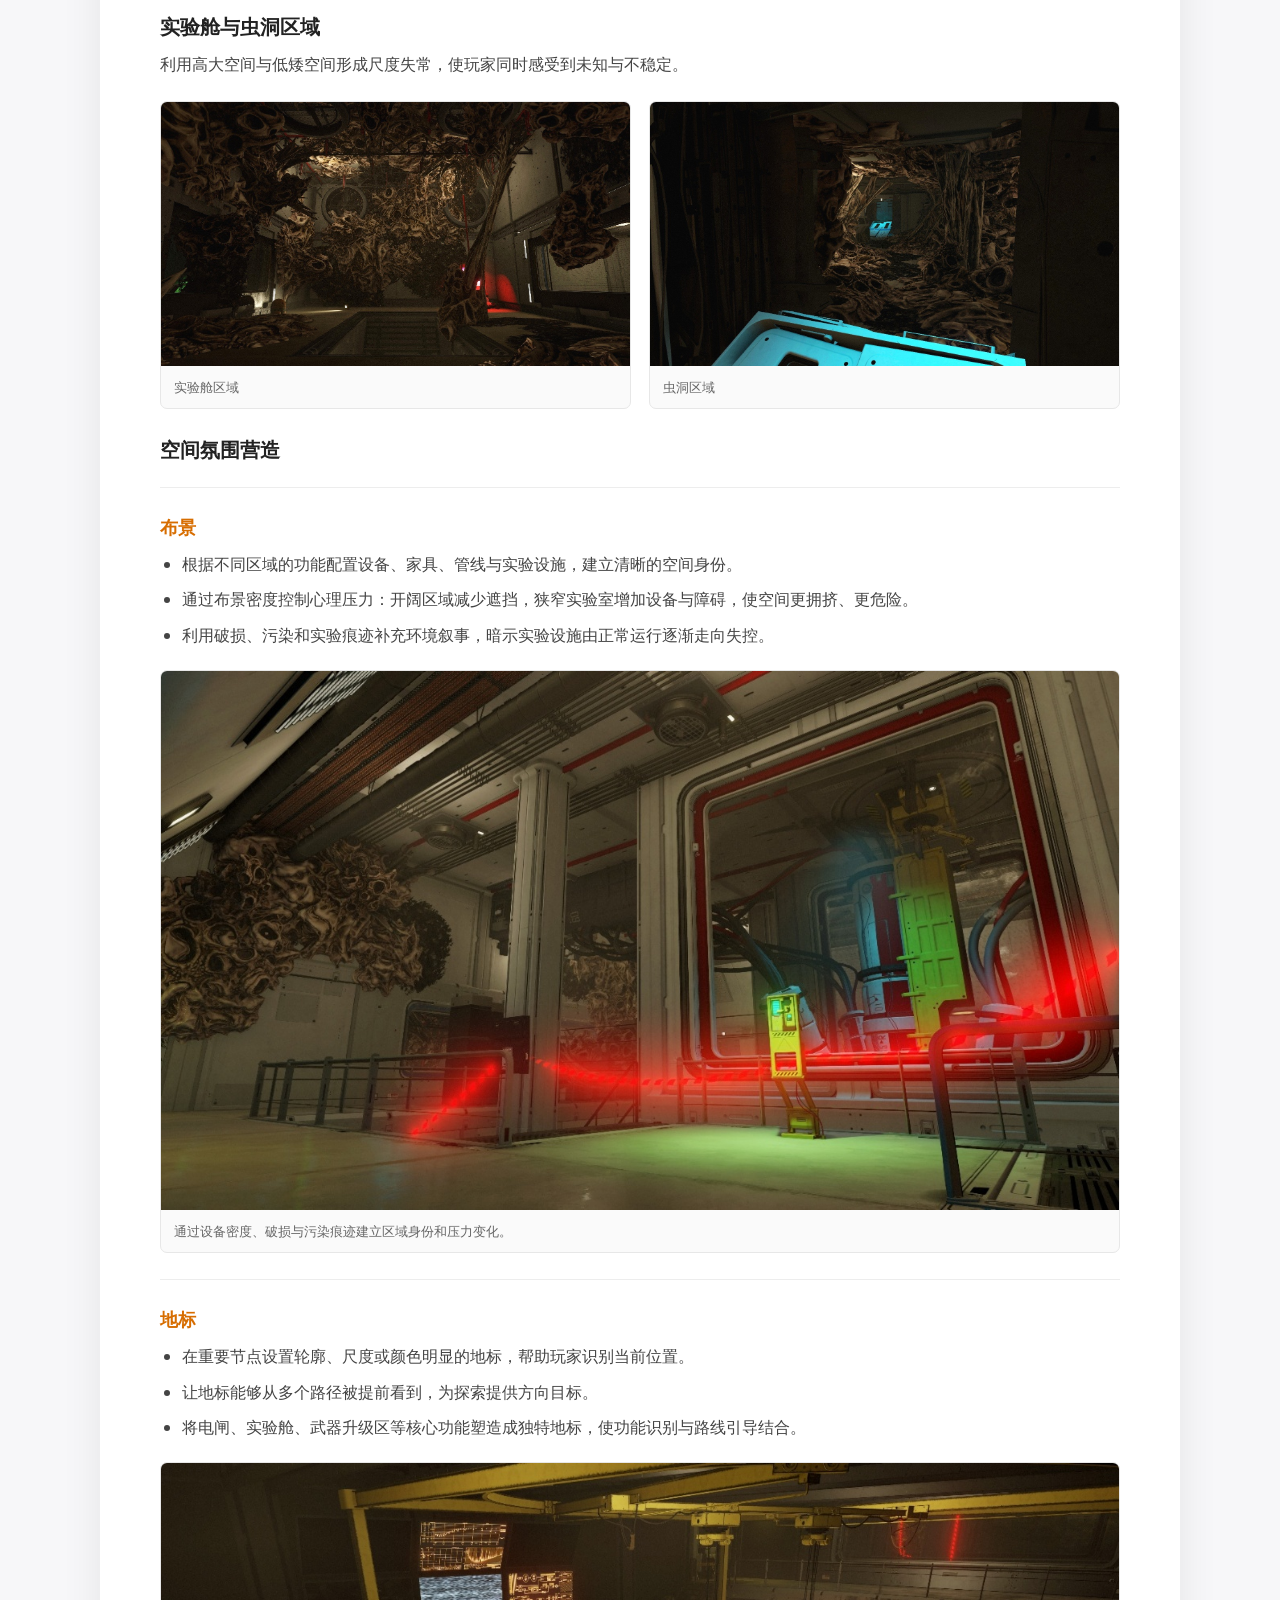
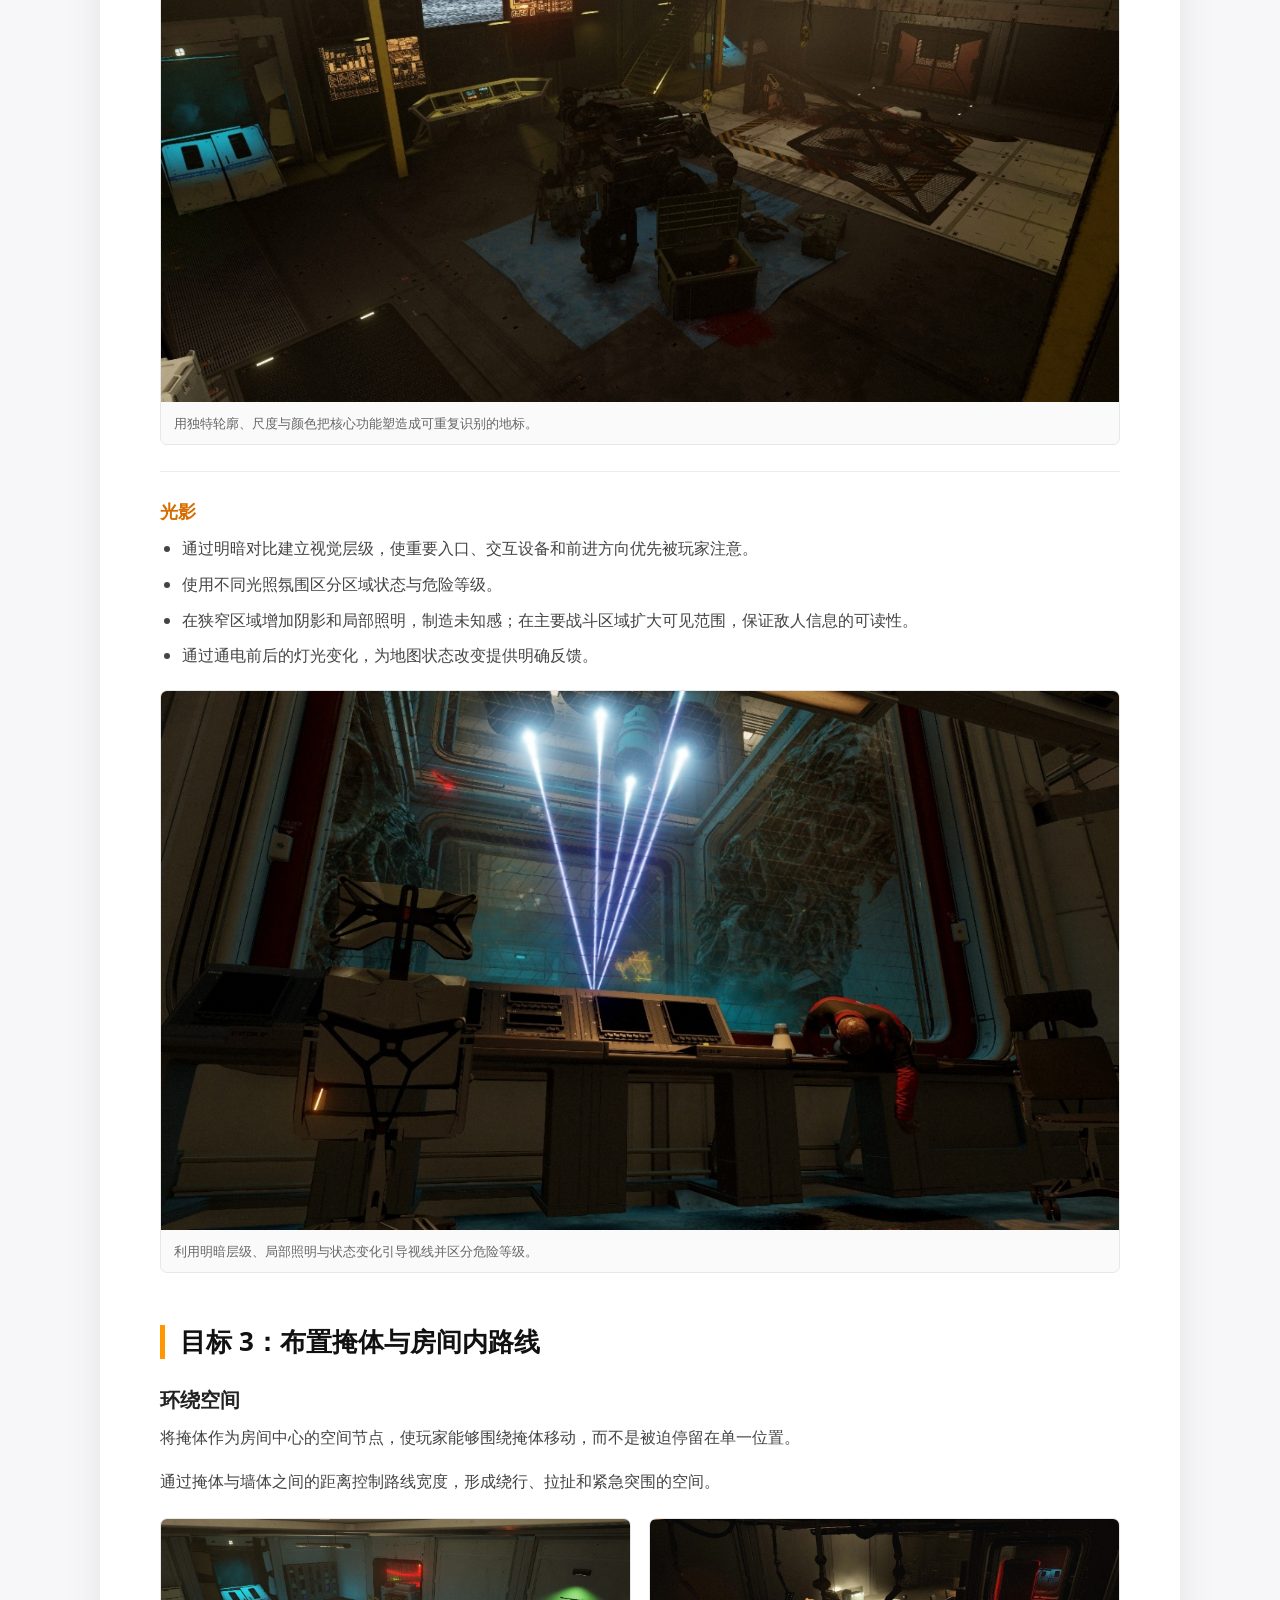
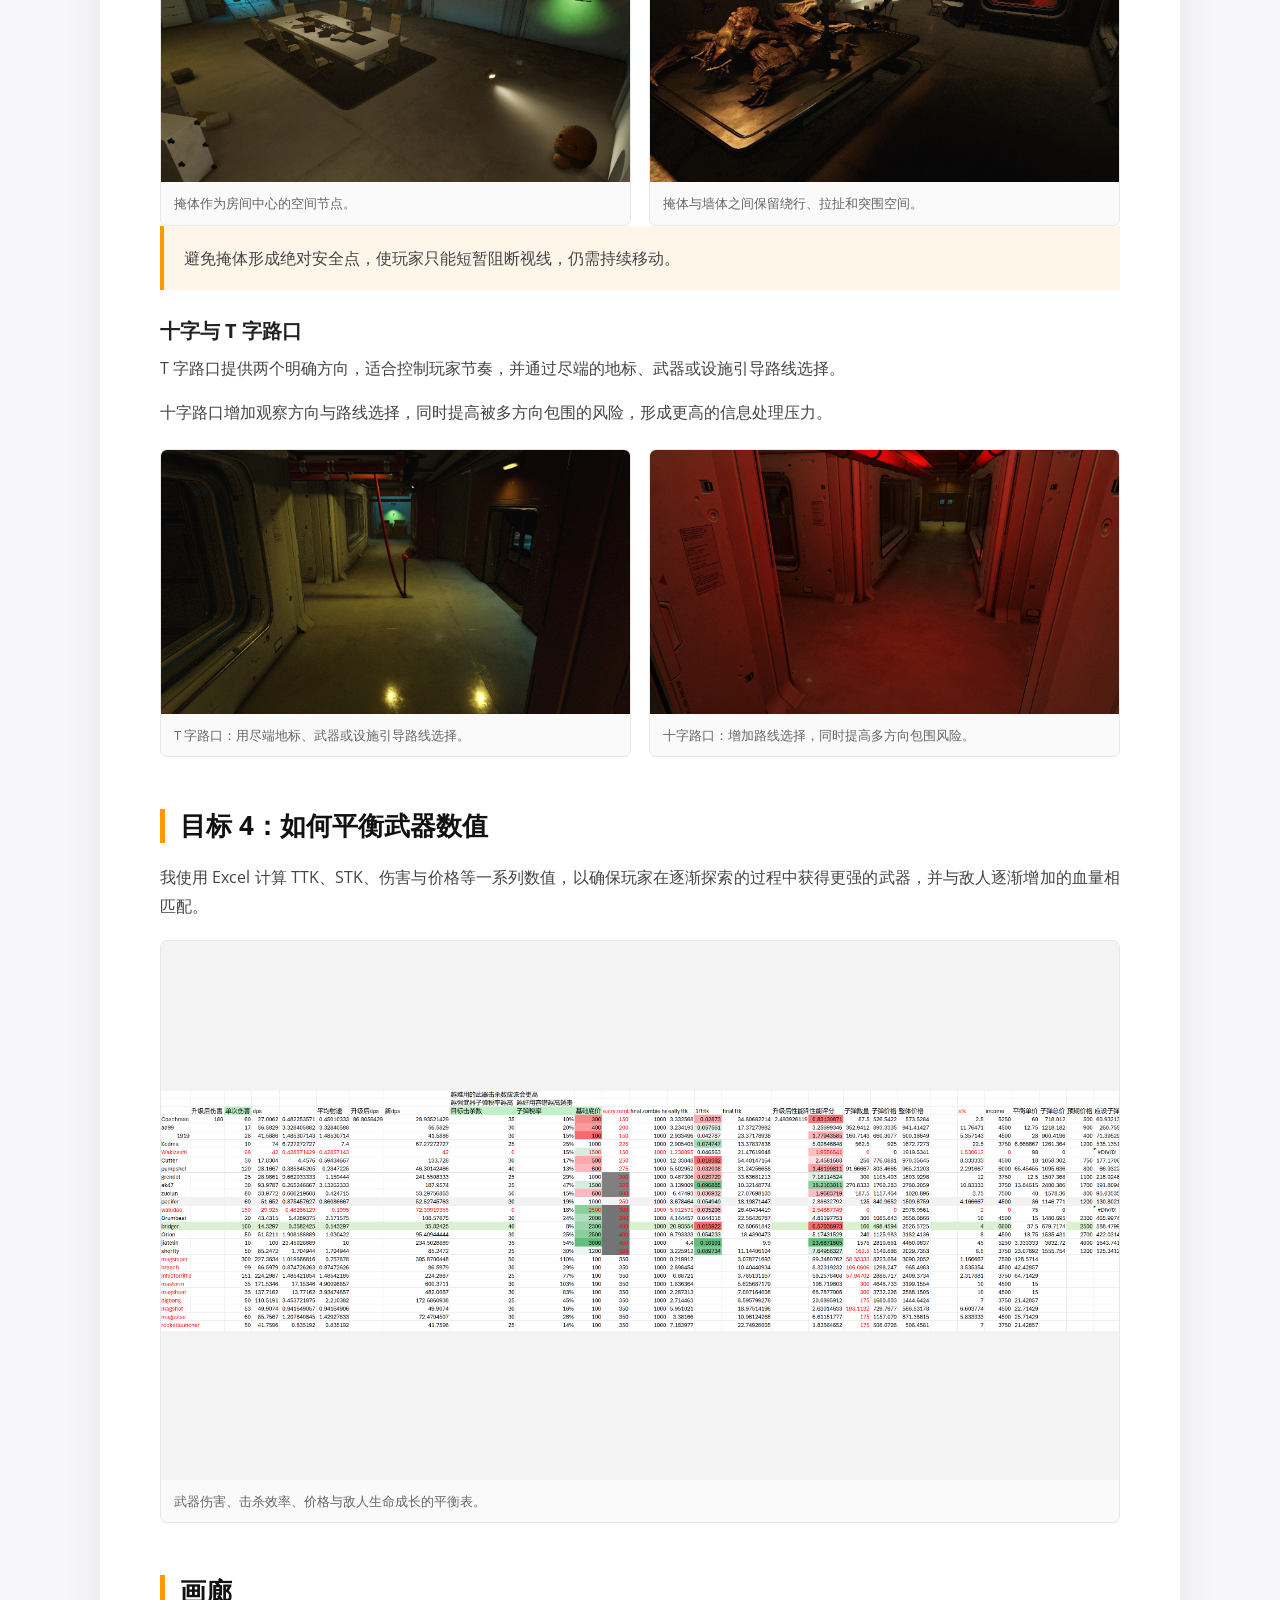
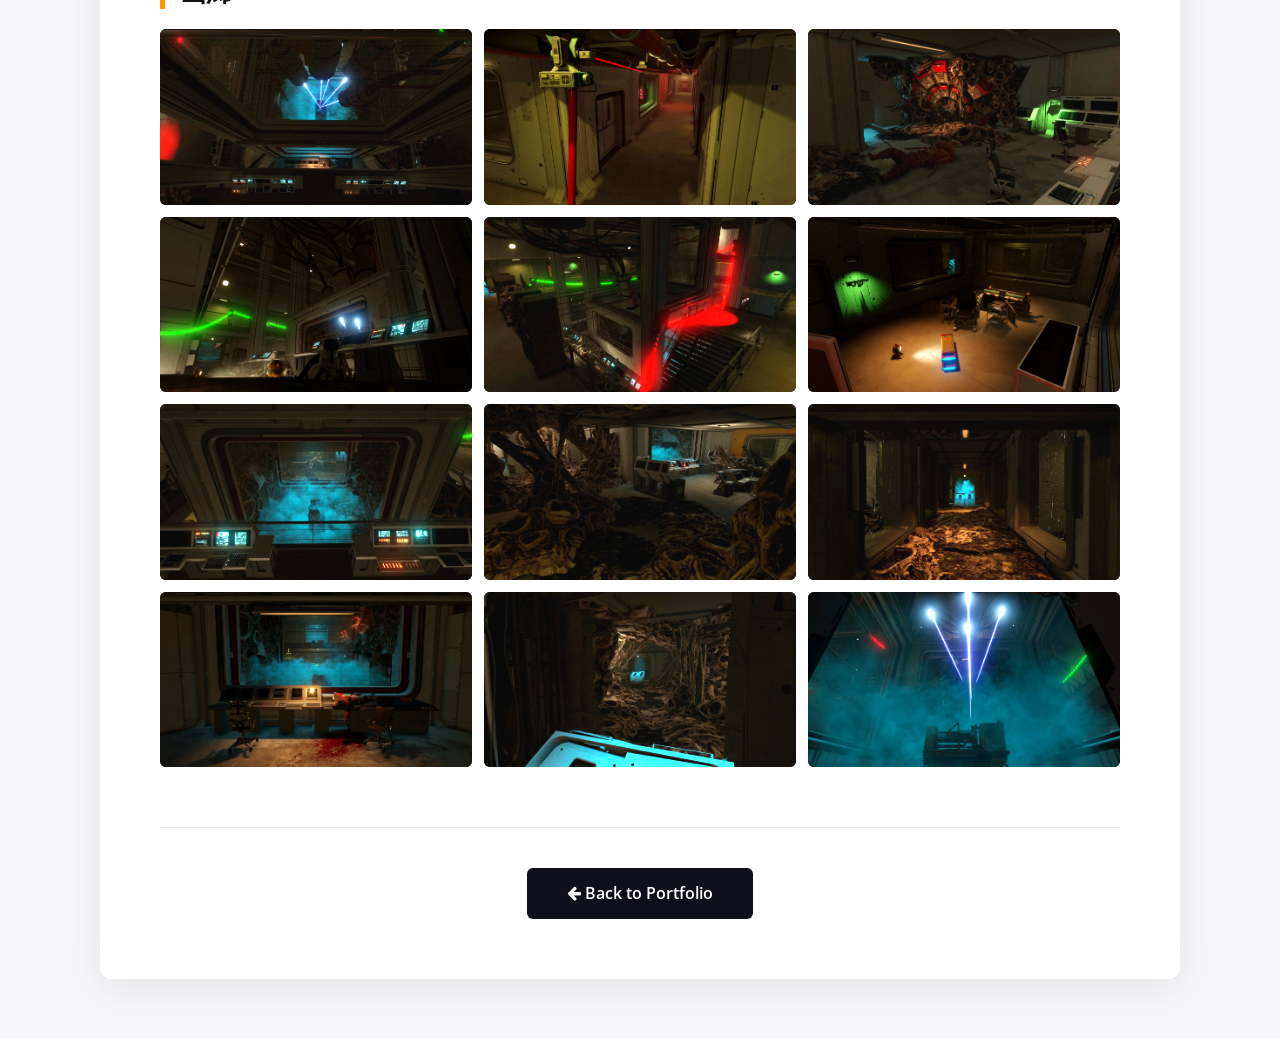
==== commit 4430d5e1: "Add files via upload" ====
--- a/project1.html
+++ b/project1.html
@@ -1,280 +1,307 @@
-<!DOCTYPE html>
-<html lang="zh-CN">
-<head>
-	<title>ContainmentBreach | Xuehan Li</title>
-	<meta name="viewport" content="width=device-width, initial-scale=1">
-	<meta http-equiv="Content-Type" content="text/html; charset=utf-8">
-	<link href="css/bootstrap.css" rel="stylesheet" type="text/css" media="all">
-	<link href="css/font-awesome.css" rel="stylesheet">
-	<link href="https://fonts.googleapis.com/css?family=Jura:300,400,500,600" rel="stylesheet">
-	<link href="https://fonts.googleapis.com/css?family=Open+Sans:400,600,700,800" rel="stylesheet">
-	<style>
-		body { margin:0; padding:0; font-family:'Open Sans','Microsoft YaHei',sans-serif; background:#f7f7f9; color:#333; }
-		.my-clean-header { display:flex; justify-content:space-between; align-items:center; background:#0f0f1b; padding:15px 5%; position:sticky; top:0; z-index:99999; box-shadow:0 2px 10px rgba(0,0,0,.5); width:100%; box-sizing:border-box; }
-		.my-clean-logo { display:flex; flex-direction:column; }
-		.my-clean-logo a { color:#fff; text-decoration:none; font-size:32px; font-weight:bold; letter-spacing:1px; line-height:1; }
-		.my-clean-logo a:hover, .my-clean-nav a:hover { color:#ff9800; text-decoration:none; }
-		.job-title { color:#ff9800; font-size:14px; font-weight:600; letter-spacing:2px; margin-top:6px; text-transform:uppercase; }
-		.my-clean-nav { display:flex; list-style:none; margin:0; padding:0; align-items:center; flex-wrap:wrap; }
-		.my-clean-nav li { margin-left:40px; position:relative; }
-		.my-clean-nav a { color:#fff; text-decoration:none; font-size:15px; font-weight:600; text-transform:uppercase; display:block; padding:15px 0; }
-		.dropdown-content { display:none; position:absolute; background:#1a1a24; min-width:250px; box-shadow:0 8px 16px rgba(0,0,0,.5); z-index:1; top:100%; left:0; border-radius:4px; padding:10px 0; }
-		.dropdown:hover .dropdown-content, .dropdown:focus-within .dropdown-content { display:block; }
-		.dropdown-content a { color:#fff; padding:10px 20px; font-size:13px; text-transform:none; font-weight:400; border-left:3px solid transparent; }
-		.dropdown-content a:hover { background:#2a2a3d; color:#ff9800; border-left-color:#ff9800; }
-		.dropdown-category-title { padding:10px 20px 5px; color:#777; font-size:11px; text-transform:uppercase; letter-spacing:1px; font-weight:bold; border-bottom:1px solid #333; margin:5px 0; }
-		.project-detail-container { max-width:1080px; margin:60px auto; padding:60px; background:#fff; box-shadow:0 10px 40px rgba(0,0,0,.08); border-radius:12px; box-sizing:border-box; }
-		.project-header { text-align:center; margin-bottom:36px; }
-		.project-header h1 { font-family:'Jura',sans-serif; font-size:44px; font-weight:700; margin:0 0 12px; color:#111; letter-spacing:1px; text-transform:uppercase; }
-		.project-header .subtitle { font-size:18px; color:#777; margin:0; font-weight:500; }
-		.video-wrapper { position:relative; padding-bottom:56.25%; height:0; overflow:hidden; border-radius:8px; background:#000; margin-bottom:50px; box-shadow:0 8px 25px rgba(0,0,0,.15); }
-		.video-wrapper iframe { position:absolute; top:0; left:0; width:100%; height:100%; border:0; }
-		.content-section { margin-bottom:52px; }
-		.content-section h2 { font-size:26px; font-weight:bold; color:#111; margin:0 0 20px; padding-left:15px; border-left:5px solid #ff9800; line-height:1.3; }
-		.content-section h3 { font-size:20px; font-weight:700; color:#222; margin:30px 0 12px; }
-		.content-section h4 { font-size:18px; font-weight:700; color:#d76d00; margin:28px 0 12px; }
-		.content-section p, .content-section li { font-size:16px; line-height:1.8; color:#444; }
-		.content-section p { margin:0 0 15px; text-align:justify; }
-		.logic-list { margin:0 0 20px; padding-left:22px; }
-		.logic-list li { margin-bottom:7px; }
-		.fact-grid { display:grid; grid-template-columns:repeat(3,1fr); gap:14px; margin-top:24px; }
-		.fact { background:#fff6ea; border:1px solid #f3d2ad; border-radius:6px; padding:18px; }
-		.fact strong { display:block; color:#d76d00; font-size:20px; margin-bottom:4px; }
-		.fact span { font-size:13px; color:#6a5d50; }
-		.media-grid { display:grid; grid-template-columns:repeat(2,minmax(0,1fr)); gap:18px; margin-top:22px; }
-		.media-grid.three { grid-template-columns:repeat(3,minmax(0,1fr)); }
-		.media-card { margin:20px 0 0; border:1px solid #e7e7e7; border-radius:7px; overflow:hidden; background:#fafafa; }
-		.media-grid .media-card { margin-top:0; }
-		.media-card a { display:block; background:#16161c; }
-		.media-card img { width:100%; aspect-ratio:16/9; object-fit:cover; display:block; }
-		.media-card img.contain { object-fit:contain; background:#f3f3f3; }
-		.media-card figcaption { padding:11px 13px; font-size:13px; line-height:1.55; color:#666; }
-		.portrait-feature { display:grid; grid-template-columns:minmax(420px,1.15fr) minmax(300px,.85fr); gap:28px; align-items:start; margin:26px 0; padding:20px; border:1px solid #e7e7e7; border-radius:8px; background:#fafafa; }
-		.portrait-feature.reverse .portrait-media { order:2; }
-		.portrait-media a { display:block; text-align:center; }
-		.portrait-media img { width:100%; max-height:760px; object-fit:contain; display:block; background:#fff; border-radius:6px; }
-		.portrait-copy h3 { margin-top:0; }
-		.image-caption { margin:10px 2px 0 !important; color:#777 !important; font-size:13px !important; line-height:1.55 !important; text-align:left !important; }
-		.note { padding:18px 20px; margin:20px 0; border-left:4px solid #ff9800; background:#fff6ea; color:#555; line-height:1.75; }
-		.design-block { margin-top:26px; padding-top:2px; border-top:1px solid #ededed; }
-		.gallery-grid { display:grid; grid-template-columns:repeat(3,minmax(0,1fr)); gap:12px; }
-		.gallery-grid a { display:block; overflow:hidden; border-radius:6px; background:#111; }
-		.gallery-grid img { width:100%; aspect-ratio:16/9; object-fit:cover; display:block; filter:brightness(1.25) saturate(1.04); transition:transform .3s ease, filter .3s ease; }
-		.gallery-grid a:hover img { transform:scale(1.04); filter:brightness(1.3) saturate(1.05); }
-		.back-btn-container { text-align:center; margin-top:60px; border-top:1px solid #eaeaea; padding-top:40px; }
-		.back-btn { background:#0f0f1b; color:#fff; padding:14px 40px; font-size:16px; font-weight:600; text-decoration:none; border-radius:6px; display:inline-block; }
-		.back-btn:hover { background:#ff9800; color:#fff; text-decoration:none; }
-		@media (max-width:1024px) { .project-detail-container { margin:40px 20px; padding:40px 30px; } .portrait-feature { grid-template-columns:minmax(360px,1.05fr) minmax(280px,.95fr); } }
-		@media (max-width:768px) {
-			.my-clean-header { flex-direction:column; padding:15px; position:relative; }
-			.my-clean-logo { align-items:center; }
-			.my-clean-nav { margin-top:15px; width:100%; justify-content:center; }
-			.my-clean-nav li { margin:5px 10px; }
-			.dropdown-content { position:absolute; left:50%; transform:translateX(-50%); }
-			.project-detail-container { padding:30px 20px; margin:20px 10px; }
-			.project-header h1 { font-size:32px; }
-			.fact-grid, .media-grid, .media-grid.three, .gallery-grid, .portrait-feature { grid-template-columns:1fr; }
-			.portrait-feature.reverse .portrait-media { order:0; }
-			.portrait-media img { max-height:none; }
-		}
-	</style>
-</head>
-<body>
-	<header class="my-clean-header">
-		<div class="my-clean-logo">
-			<a href="index.html" title="Xuehan Li - Portfolio">XUEHAN LI</a>
-			<span class="job-title">Level Designer</span>
-		</div>
-		<ul class="my-clean-nav">
-			<li><a href="index.html">HOME</a></li>
-			<li class="dropdown">
-				<a href="index.html#work" class="dropbtn">PROJECTS <i class="fa fa-angle-down"></i></a>
-				<div class="dropdown-content">
-					<div class="dropdown-category-title">Personal Projects</div>
-					<a href="project1.html">ContainmentBreach (Starfield)</a>
-					<a href="project3.html">Invalidprescription (Starfield)</a>
-					<a href="project4.html">Escape from Power Plant (Half-Life 2)</a>
-					<div class="dropdown-category-title">Team Projects</div>
-					<a href="project7.html">Petalnaut</a>
-					<a href="project8.html">Hamsterballin'</a>
-					<a href="project9.html">Unannounced Project</a>
-					<div class="dropdown-category-title">Game Jams</div>
-					<a href="project10.html">GGJ 2024: Make me laugh</a>
-					<a href="project11.html">LD 55: Summon</a>
-					<a href="project12.html">GMTK 2024: Built to Scale</a>
-				</div>
-			</li>
-			<li><a href="index.html#about">ABOUT</a></li>
-			<li><a href="index.html#contact">CONTACT</a></li>
-		</ul>
-	</header>
-
-	<div class="project-detail-container">
-		<div class="project-header">
-			<h1>ContainmentBreach</h1>
-			<p class="subtitle">《星空》Creation Kit 生存关卡设计</p>
-		</div>
-
-		<div class="video-wrapper">
-			<iframe src="https://player.bilibili.com/player.html?isOutside=true&amp;aid=116937665290082&amp;bvid=BV1RgNf6MERA&amp;cid=40054623755&amp;p=1" scrolling="no" frameborder="0" allow="autoplay; fullscreen; picture-in-picture" allowfullscreen title="收容失效项目演示"></iframe>
-		</div>
-
-		<div class="content-section">
-			<h2>总结</h2>
-			<p>该关卡使用《星空》Creation Kit 搭建，参考《使命召唤》僵尸模式中探索、通电、区域解锁、武器成长与持续生存的核心循环。玩家在通电前主要面对狭窄、受限且高风险的小型环路；通电后，陷阱和更安全的循环路线被激活；开启武器升级通道后，玩家将获得更大的活动空间和更稳定的战斗条件。关卡重点研究环路变化、宽窄空间组合、空间尺度对心理压力的影响、环境视线引导、武器与资源的数值平衡，并通过脚本实现电力、陷阱、区域解锁和升级等系统。</p>
-			<div class="fact-grid">
-				<div class="fact"><strong>300 小时</strong><span>总工作时间</span></div>
-				<div class="fact"><strong>约 1 小时</strong><span>完整单局流程</span></div>
-				<div class="fact"><strong>4 个区域</strong><span>风格迥异的战斗空间</span></div>
-			</div>
-		</div>
-
-		<div class="content-section">
-			<h2>关卡布局</h2>
-			<div class="media-grid">
-				<figure class="media-card"><a href="images/project1/image-002-fba867314ed3.jpeg" target="_blank"><img class="contain" src="images/project1/image-002-fba867314ed3.jpeg" alt="收容失效一层平面图"></a><figcaption>一层平面图</figcaption></figure>
-				<figure class="media-card"><a href="images/project1/image-003-ae509c07bbd2.jpeg" target="_blank"><img class="contain" src="images/project1/image-003-ae509c07bbd2.jpeg" alt="收容失效负一层平面图"></a><figcaption>负一层平面图</figcaption></figure>
-			</div>
-		</div>
-
-		<div class="content-section">
-			<h2>目标 1：如何设计一个驱动玩家探索的地图结构</h2>
-			<h3>明确僵尸模式的玩家体验与核心循环</h3>
-			<div class="note">击杀僵尸 → 获得资源 → 购买武器或开启区域 → 扩大移动范围 → 获得更强的生存能力 → 面对更高强度的波次</div>
-
-			<div class="portrait-feature">
-				<div class="portrait-media">
-					<a href="images/project1/image-004-e0061d45df4e.jpeg" target="_blank"><img loading="lazy" src="images/project1/image-004-e0061d45df4e.jpeg" alt="阶段一立体环路分析图"></a>
-					<p class="image-caption">环路在结构上成立，但狭窄出口降低了路线容错率，玩家无法长期稳定使用。</p>
-				</div>
-				<div class="portrait-copy">
-					<h3>阶段 1：开启电闸之前</h3>
-					<p>在电闸开启前，我有意限制玩家获得稳定环路的能力。初始区域主要由小型环路、单向深入路线和高风险环路组成。部分路线虽然能够形成循环，但其中包含狭窄通道和视线受限的转角，随着敌人数量的增多玩家很容易在入口或转角处被敌人拦截。同时随着敌人的血量增加，前期区域的武器逐渐变弱，促使玩家进入新区域寻找更强的武器。这种设计防止了玩家前期稳定地重复绕圈。玩家需要通过观察敌人位置、判断撤退时间以及寻找新的区域入口维持生存，同时产生寻找电闸和扩大地图的动力。</p>
-				</div>
-			</div>
-
-			<div class="portrait-feature reverse">
-				<div class="portrait-media">
-					<a href="images/project1/image-005-8e2f8f54859b.jpeg" target="_blank"><img loading="lazy" src="images/project1/image-005-8e2f8f54859b.jpeg" alt="阶段二立体环路分析图"></a>
-					<p class="image-caption">开启电闸后新增了一条环路，将原本两条环路串联起来。</p>
-				</div>
-				<div class="portrait-copy">
-					<h3>阶段 2：开启电闸之后</h3>
-					<p>开启电闸后，地图从以探索和求生为主的受限结构，转变为能够进行聚怪和路线管理的战斗空间。新的通道将原本分散的局部空间连接起来，形成宽窄交替的主要环路。环路中的宽阔区域为玩家提供观察、聚集敌人和调整方向的空间，狭窄区域则继续保留被拦截的风险。与此同时，陷阱系统被激活，使玩家能够主动规划敌人的移动路线，将空间循环与资源消耗、敌群管理结合起来。饮料机也在电闸开启后被激活，玩家需要去到地图各个角落使用饮料机来强化自身，以应对更高波次。</p>
-				</div>
-			</div>
-
-			<div class="portrait-feature">
-				<div class="portrait-media"><a href="images/project1/image-006-a00335a948f9.jpeg" target="_blank"><img loading="lazy" src="images/project1/image-006-a00335a948f9.jpeg" alt="阶段三立体环路分析图"></a></div>
-				<div class="portrait-copy">
-					<h3>阶段 3：开启升级武器通道之后</h3>
-					<p>在玩家反复进入危险狭窄的负一层实验室之后，玩家使用收集到的电池开启了通往武器升级机的通道。玩家获得的不只是升级设施，还会解锁连接多个区域的大型环路。与前期局部环路相比，该环路拥有更大的容量和更多路线选择，能够容纳后期数量更高的敌群。我将武器升级与空间扩张设置在同一推进阶段，使玩家的战斗能力和移动能力同步成长。玩家获得更高伤害的同时，也获得了应对更高敌人密度所需要的空间条件，从而让地图成长和数值成长保持一致。同时，4 条环路再次彻底连通，形成一个立体的环路空间，在后续潮水般的虫群涌来之时，为玩家营造夺路而逃的惊险刺激感。</p>
-				</div>
-			</div>
-
-			<figure class="media-card"><a href="images/project1/image-007-d6c47d2f0632.png" target="_blank"><img class="contain" loading="lazy" src="images/project1/image-007-d6c47d2f0632.png" alt="三个阶段的环路变化对比"></a><figcaption>三个推进阶段的环路变化对比。</figcaption></figure>
-		</div>
-
-		<div class="content-section">
-			<h2>目标 2：如何利用空间比例来带给玩家不同的心理体验与战斗体验</h2>
-			<h3>建筑空间的尺度</h3>
-			<p>此处我引入了建筑的空间比例指标，通过控制不同空间的高度与面积比值，营造出不同类型空间的同时，给玩家带来不同心理体验。</p>
-			<figure class="media-card"><a href="images/project1/image-008-f131746f0598.png" target="_blank"><img class="contain" loading="lazy" src="images/project1/image-008-f131746f0598.png" alt="建筑空间比例分析图"></a><figcaption>建筑空间尺度与区域分布分析。</figcaption></figure>
-
-			<div class="media-grid">
-				<figure class="media-card"><a href="images/project1/image-009-d693c99d464d.jpeg" target="_blank"><img loading="lazy" src="images/project1/image-009-d693c99d464d.jpeg" alt="一层高入口区域"></a><figcaption>一层高入口区域：较低的净高与中等平面面积形成接近人体尺度的空间，使玩家感到稳定、可控，适合作为初始教学区域。但随着虫子的涌入，原本的活动空间减少，变得更为局促压迫。</figcaption></figure>
-				<figure class="media-card"><a href="images/project1/image-010-300be9f5a85e.jpeg" target="_blank"><img loading="lazy" src="images/project1/image-010-300be9f5a85e.jpeg" alt="二层高区域"></a><figcaption>二层高区域：提高净高和空间体量，降低顶部压迫感，使玩家获得第一次空间释放，并拥有更大的观察与移动范围。</figcaption></figure>
-				<figure class="media-card"><a href="images/project1/image-011-0a8126386cbe.jpeg" target="_blank"><img loading="lazy" src="images/project1/image-011-0a8126386cbe.jpeg" alt="三层高区域"></a><figcaption>三层高区域：较大的高度与面积强化空间的宏大感，同时使玩家产生暴露感和自身尺度被缩小的感受，并提供足够空间引入地标、勾起玩家好奇心。</figcaption></figure>
-				<figure class="media-card"><a href="images/project1/image-012-ff11dd02391b.jpeg" target="_blank"><img loading="lazy" src="images/project1/image-012-ff11dd02391b.jpeg" alt="负一层田字形实验室"></a><figcaption>负一层田字形实验室：通过较低净高、较小通道宽度和被墙体分割的平面，降低有效活动面积，形成压迫、拥挤和容易被怪物拦截的战斗体验。</figcaption></figure>
-			</div>
-
-			<h3>实验舱与虫洞区域</h3>
-			<p>利用高大空间与低矮空间形成尺度失常，使玩家同时感受到未知与不稳定。</p>
-			<div class="media-grid">
-				<figure class="media-card"><a href="images/project1/image-013-3ddae5bf29f5.jpeg" target="_blank"><img loading="lazy" src="images/project1/image-013-3ddae5bf29f5.jpeg" alt="实验舱区域"></a><figcaption>实验舱区域</figcaption></figure>
-				<figure class="media-card"><a href="images/project1/image-014-08eb60fe5395.jpeg" target="_blank"><img loading="lazy" src="images/project1/image-014-08eb60fe5395.jpeg" alt="虫洞区域"></a><figcaption>虫洞区域</figcaption></figure>
-			</div>
-
-			<h3>空间氛围营造</h3>
-			<div class="design-block">
-				<h4>布景</h4>
-				<ul class="logic-list">
-					<li>根据不同区域的功能配置设备、家具、管线与实验设施，建立清晰的空间身份。</li>
-					<li>通过布景密度控制心理压力：开阔区域减少遮挡，狭窄实验室增加设备与障碍，使空间更拥挤、更危险。</li>
-					<li>利用破损、污染和实验痕迹补充环境叙事，暗示实验设施由正常运行逐渐走向失控。</li>
-				</ul>
-				<figure class="media-card"><a href="images/project1/image-015-6f5310cc95c9.jpeg" target="_blank"><img loading="lazy" src="images/project1/image-015-6f5310cc95c9.jpeg" alt="布景与环境叙事"></a><figcaption>通过设备密度、破损与污染痕迹建立区域身份和压力变化。</figcaption></figure>
-			</div>
-
-			<div class="design-block">
-				<h4>地标</h4>
-				<ul class="logic-list">
-					<li>在重要节点设置轮廓、尺度或颜色明显的地标，帮助玩家识别当前位置。</li>
-					<li>让地标能够从多个路径被提前看到，为探索提供方向目标。</li>
-					<li>将电闸、实验舱、武器升级区等核心功能塑造成独特地标，使功能识别与路线引导结合。</li>
-				</ul>
-				<figure class="media-card"><a href="images/project1/image-016-70b0679fc722.jpeg" target="_blank"><img loading="lazy" src="images/project1/image-016-70b0679fc722.jpeg" alt="关卡地标设计"></a><figcaption>用独特轮廓、尺度与颜色把核心功能塑造成可重复识别的地标。</figcaption></figure>
-			</div>
-
-			<div class="design-block">
-				<h4>光影</h4>
-				<ul class="logic-list">
-					<li>通过明暗对比建立视觉层级，使重要入口、交互设备和前进方向优先被玩家注意。</li>
-					<li>使用不同光照氛围区分区域状态与危险等级。</li>
-					<li>在狭窄区域增加阴影和局部照明，制造未知感；在主要战斗区域扩大可见范围，保证敌人信息的可读性。</li>
-					<li>通过通电前后的灯光变化，为地图状态改变提供明确反馈。</li>
-				</ul>
-				<figure class="media-card"><a href="images/project1/image-017-e2da605d159a.jpeg" target="_blank"><img loading="lazy" src="images/project1/image-017-e2da605d159a.jpeg" alt="关卡光影引导"></a><figcaption>利用明暗层级、局部照明与状态变化引导视线并区分危险等级。</figcaption></figure>
-			</div>
-		</div>
-
-		<div class="content-section">
-			<h2>目标 3：布置掩体与房间内路线</h2>
-			<h3>环绕空间</h3>
-			<p>将掩体作为房间中心的空间节点，使玩家能够围绕掩体移动，而不是被迫停留在单一位置。</p>
-			<p>通过掩体与墙体之间的距离控制路线宽度，形成绕行、拉扯和紧急突围的空间。</p>
-			<div class="media-grid">
-				<figure class="media-card"><a href="images/project1/image-018-3f1ef31b987b.jpeg" target="_blank"><img loading="lazy" src="images/project1/image-018-3f1ef31b987b.jpeg" alt="围绕中心掩体的移动空间"></a><figcaption>掩体作为房间中心的空间节点。</figcaption></figure>
-				<figure class="media-card"><a href="images/project1/image-019-df6cf0db6557.jpeg" target="_blank"><img loading="lazy" src="images/project1/image-019-df6cf0db6557.jpeg" alt="掩体与墙体之间的绕行空间"></a><figcaption>掩体与墙体之间保留绕行、拉扯和突围空间。</figcaption></figure>
-			</div>
-			<p class="note">避免掩体形成绝对安全点，使玩家只能短暂阻断视线，仍需持续移动。</p>
-
-			<h3>十字与 T 字路口</h3>
-			<p>T 字路口提供两个明确方向，适合控制玩家节奏，并通过尽端的地标、武器或设施引导路线选择。</p>
-			<p>十字路口增加观察方向与路线选择，同时提高被多方向包围的风险，形成更高的信息处理压力。</p>
-			<div class="media-grid">
-				<figure class="media-card"><a href="images/project1/image-020-dd55619e0ca5.jpeg" target="_blank"><img loading="lazy" src="images/project1/image-020-dd55619e0ca5.jpeg" alt="T 字路口设计"></a><figcaption>T 字路口：用尽端地标、武器或设施引导路线选择。</figcaption></figure>
-				<figure class="media-card"><a href="images/project1/image-021-f09bab0994ec.jpeg" target="_blank"><img loading="lazy" src="images/project1/image-021-f09bab0994ec.jpeg" alt="十字路口设计"></a><figcaption>十字路口：增加路线选择，同时提高多方向包围风险。</figcaption></figure>
-			</div>
-		</div>
-
-		<div class="content-section">
-			<h2>目标 4：如何平衡武器数值</h2>
-			<p>我使用 Excel 计算 TTK、STK、伤害与价格等一系列数值，以确保玩家在逐渐探索的过程中获得更强的武器，并与敌人逐渐增加的血量相匹配。</p>
-			<figure class="media-card"><a href="images/project1/image-022-04e95986e937.png" target="_blank"><img class="contain" loading="lazy" src="images/project1/image-022-04e95986e937.png" alt="武器数值平衡表"></a><figcaption>武器伤害、击杀效率、价格与敌人生命成长的平衡表。</figcaption></figure>
-		</div>
-
-		<div class="content-section">
-			<h2>画廊</h2>
-			<div class="gallery-grid">
-				<a href="images/project1/image-023-ac241dce76ee.jpeg" target="_blank"><img loading="lazy" src="images/project1/image-023-ac241dce76ee.jpeg" alt="关卡截图 1"></a>
-				<a href="images/project1/image-024-6095db65fcc1.jpeg" target="_blank"><img loading="lazy" src="images/project1/image-024-6095db65fcc1.jpeg" alt="关卡截图 2"></a>
-				<a href="images/project1/image-025-84f7ea66c303.jpeg" target="_blank"><img loading="lazy" src="images/project1/image-025-84f7ea66c303.jpeg" alt="关卡截图 3"></a>
-				<a href="images/project1/image-026-d0264b510c85.jpeg" target="_blank"><img loading="lazy" src="images/project1/image-026-d0264b510c85.jpeg" alt="关卡截图 4"></a>
-				<a href="images/project1/image-027-67697052d0b1.jpeg" target="_blank"><img loading="lazy" src="images/project1/image-027-67697052d0b1.jpeg" alt="关卡截图 5"></a>
-				<a href="images/project1/image-028-14b17689397e.jpeg" target="_blank"><img loading="lazy" src="images/project1/image-028-14b17689397e.jpeg" alt="关卡截图 6"></a>
-				<a href="images/project1/image-029-44e07c5df112.jpeg" target="_blank"><img loading="lazy" src="images/project1/image-029-44e07c5df112.jpeg" alt="关卡截图 7"></a>
-				<a href="images/project1/image-030-844cdd6483a1.jpeg" target="_blank"><img loading="lazy" src="images/project1/image-030-844cdd6483a1.jpeg" alt="关卡截图 8"></a>
-				<a href="images/project1/image-031-8df6f7f9b980.jpeg" target="_blank"><img loading="lazy" src="images/project1/image-031-8df6f7f9b980.jpeg" alt="关卡截图 9"></a>
-				<a href="images/project1/image-032-4b79ca067ed1.jpeg" target="_blank"><img loading="lazy" src="images/project1/image-032-4b79ca067ed1.jpeg" alt="关卡截图 10"></a>
-				<a href="images/project1/image-033-5a3e39350c10.jpeg" target="_blank"><img loading="lazy" src="images/project1/image-033-5a3e39350c10.jpeg" alt="关卡截图 11"></a>
-				<a href="images/project1/image-034-d5f0803e244c.jpeg" target="_blank"><img loading="lazy" src="images/project1/image-034-d5f0803e244c.jpeg" alt="关卡截图 12"></a>
-			</div>
-		</div>
-
-		<div class="back-btn-container">
-			<a href="index.html#work" class="back-btn"><i class="fa fa-arrow-left"></i> Back to Portfolio</a>
-		</div>
-	</div>
-</body>
-</html>
+<!DOCTYPE html>
+<html lang="zh-CN">
+<head>
+	<title>ContainmentBreach | Xuehan Li</title>
+	<meta name="viewport" content="width=device-width, initial-scale=1">
+	<meta http-equiv="Content-Type" content="text/html; charset=utf-8">
+	<link href="css/bootstrap.css" rel="stylesheet" type="text/css" media="all">
+	<link href="css/font-awesome.css" rel="stylesheet">
+	<link href="https://fonts.googleapis.com/css?family=Jura:300,400,500,600" rel="stylesheet">
+	<link href="https://fonts.googleapis.com/css?family=Open+Sans:400,600,700,800" rel="stylesheet">
+	<style>
+		body { margin:0; padding:0; font-family:'Open Sans','Microsoft YaHei',sans-serif; background:#f7f7f9; color:#333; }
+		.my-clean-header { display:flex; justify-content:space-between; align-items:center; background:#0f0f1b; padding:15px 5%; position:sticky; top:0; z-index:99999; box-shadow:0 2px 10px rgba(0,0,0,.5); width:100%; box-sizing:border-box; }
+		.my-clean-logo { display:flex; flex-direction:column; }
+		.my-clean-logo a { color:#fff; text-decoration:none; font-size:32px; font-weight:bold; letter-spacing:1px; line-height:1; }
+		.my-clean-logo a:hover, .my-clean-nav a:hover { color:#ff9800; text-decoration:none; }
+		.job-title { color:#ff9800; font-size:14px; font-weight:600; letter-spacing:2px; margin-top:6px; text-transform:uppercase; }
+		.my-clean-nav { display:flex; list-style:none; margin:0; padding:0; align-items:center; flex-wrap:wrap; }
+		.my-clean-nav li { margin-left:40px; position:relative; }
+		.my-clean-nav a { color:#fff; text-decoration:none; font-size:15px; font-weight:600; text-transform:uppercase; display:block; padding:15px 0; }
+		.dropdown-content { display:none; position:absolute; background:#1a1a24; min-width:250px; box-shadow:0 8px 16px rgba(0,0,0,.5); z-index:1; top:100%; left:0; border-radius:4px; padding:10px 0; }
+		.dropdown:hover .dropdown-content, .dropdown:focus-within .dropdown-content { display:block; }
+		.dropdown-content a { color:#fff; padding:10px 20px; font-size:13px; text-transform:none; font-weight:400; border-left:3px solid transparent; }
+		.dropdown-content a:hover { background:#2a2a3d; color:#ff9800; border-left-color:#ff9800; }
+		.dropdown-category-title { padding:10px 20px 5px; color:#777; font-size:11px; text-transform:uppercase; letter-spacing:1px; font-weight:bold; border-bottom:1px solid #333; margin:5px 0; }
+		.project-detail-container { max-width:1080px; margin:60px auto; padding:60px; background:#fff; box-shadow:0 10px 40px rgba(0,0,0,.08); border-radius:12px; box-sizing:border-box; }
+		.project-header { text-align:center; margin-bottom:36px; }
+		.project-header h1 { font-family:'Jura',sans-serif; font-size:44px; font-weight:700; margin:0 0 12px; color:#111; letter-spacing:1px; text-transform:uppercase; }
+		.project-header .subtitle { font-size:18px; color:#777; margin:0; font-weight:500; }
+		.video-wrapper { position:relative; padding-bottom:56.25%; height:0; overflow:hidden; border-radius:8px; background:#000; margin-bottom:50px; box-shadow:0 8px 25px rgba(0,0,0,.15); }
+		.video-wrapper iframe { position:absolute; top:0; left:0; width:100%; height:100%; border:0; }
+		.content-section { margin-bottom:52px; }
+		.content-section h2 { font-size:26px; font-weight:bold; color:#111; margin:0 0 20px; padding-left:15px; border-left:5px solid #ff9800; line-height:1.3; }
+		.content-section h3 { font-size:20px; font-weight:700; color:#222; margin:30px 0 12px; }
+		.content-section h4 { font-size:18px; font-weight:700; color:#d76d00; margin:28px 0 12px; }
+		.content-section p, .content-section li { font-size:16px; line-height:1.8; color:#444; }
+		.content-section p { margin:0 0 15px; text-align:justify; }
+		.logic-list { margin:0 0 20px; padding-left:22px; }
+		.logic-list li { margin-bottom:7px; }
+		.fact-grid { display:grid; grid-template-columns:repeat(3,1fr); gap:14px; margin-top:24px; }
+		.fact { background:#fff6ea; border:1px solid #f3d2ad; border-radius:6px; padding:18px; }
+		.fact strong { display:block; color:#d76d00; font-size:20px; margin-bottom:4px; }
+		.fact span { font-size:13px; color:#6a5d50; }
+		.media-grid { display:grid; grid-template-columns:repeat(2,minmax(0,1fr)); gap:18px; margin-top:22px; }
+		.media-grid.three { grid-template-columns:repeat(3,minmax(0,1fr)); }
+		.media-card { margin:20px 0 0; border:1px solid #e7e7e7; border-radius:7px; overflow:hidden; background:#fafafa; }
+		.media-grid .media-card { margin-top:0; }
+		.media-card a { display:block; background:#16161c; }
+		.media-card img { width:100%; aspect-ratio:16/9; object-fit:cover; display:block; }
+		.media-card img.contain { object-fit:contain; background:#f3f3f3; }
+		.media-card figcaption { padding:11px 13px; font-size:13px; line-height:1.55; color:#666; }
+		.portrait-feature { display:grid; grid-template-columns:minmax(420px,1.15fr) minmax(300px,.85fr); gap:28px; align-items:start; margin:26px 0; padding:20px; border:1px solid #e7e7e7; border-radius:8px; background:#fafafa; }
+		.portrait-feature.reverse .portrait-media { order:2; }
+		.portrait-media a { display:block; text-align:center; }
+		.portrait-media img { width:100%; max-height:760px; object-fit:contain; display:block; background:#fff; border-radius:6px; }
+		.portrait-copy h3 { margin-top:0; }
+		.image-caption { margin:10px 2px 0 !important; color:#777 !important; font-size:13px !important; line-height:1.55 !important; text-align:left !important; }
+		.note { padding:18px 20px; margin:20px 0; border-left:4px solid #ff9800; background:#fff6ea; color:#555; line-height:1.75; }
+		.design-block { margin-top:26px; padding-top:2px; border-top:1px solid #ededed; }
+		.gallery-grid { display:grid; grid-template-columns:repeat(3,minmax(0,1fr)); gap:12px; }
+		.gallery-grid a { display:block; overflow:hidden; border-radius:6px; background:#111; }
+		.gallery-grid img { width:100%; aspect-ratio:16/9; object-fit:cover; display:block; filter:brightness(1.25) saturate(1.04); transition:transform .3s ease, filter .3s ease; }
+		.gallery-grid a:hover img { transform:scale(1.04); filter:brightness(1.3) saturate(1.05); }
+		.back-btn-container { text-align:center; margin-top:60px; border-top:1px solid #eaeaea; padding-top:40px; }
+		.back-btn { background:#0f0f1b; color:#fff; padding:14px 40px; font-size:16px; font-weight:600; text-decoration:none; border-radius:6px; display:inline-block; }
+		.back-btn:hover { background:#ff9800; color:#fff; text-decoration:none; }
+		@media (max-width:1024px) { .project-detail-container { margin:40px 20px; padding:40px 30px; } .portrait-feature { grid-template-columns:minmax(360px,1.05fr) minmax(280px,.95fr); } }
+		@media (max-width:768px) {
+			.my-clean-header { flex-direction:column; padding:15px; position:relative; }
+			.my-clean-logo { align-items:center; }
+			.my-clean-nav { margin-top:15px; width:100%; justify-content:center; }
+			.my-clean-nav li { margin:5px 10px; }
+			.dropdown-content { position:absolute; left:50%; transform:translateX(-50%); }
+			.project-detail-container { padding:30px 20px; margin:20px 10px; }
+			.project-header h1 { font-size:32px; }
+			.fact-grid, .media-grid, .media-grid.three, .gallery-grid, .portrait-feature { grid-template-columns:1fr; }
+			.portrait-feature.reverse .portrait-media { order:0; }
+			.portrait-media img { max-height:none; }
+		}
+	</style>
+	<link href="css/portfolio-improvements.css" rel="stylesheet">
+</head>
+<body>
+	<header class="my-clean-header">
+		<div class="my-clean-logo">
+			<a href="index.html" title="李学汉 - 关卡设计作品集">李学汉</a>
+			<span class="job-title">关卡设计师</span>
+		</div>
+		<ul class="my-clean-nav">
+			<li><a href="index.html">首页</a></li>
+			<li class="dropdown">
+				<a href="index.html#work" class="dropbtn">项目 <i class="fa fa-angle-down"></i></a>
+				<div class="dropdown-content">
+					<div class="dropdown-category-title">个人项目</div>
+					<a href="project1.html">收容失效（星空）</a>
+					<a href="project3.html">无效处方（星空）</a>
+					<a href="project4.html">逃离发电厂（半衰期 2）</a>
+					<a href="project2.html">Cold Front（多人竞技射击地图）</a>
+					<div class="dropdown-category-title">团队项目</div>
+					<a href="project7.html">Petalnaut</a>
+					<a href="project8.html">Hamsterballin'</a>
+					<a href="project9.html">未公开项目</a>
+					<div class="dropdown-category-title">Game Jam</div>
+					<a href="project10.html">GGJ 2024：Make Me Laugh</a>
+					<a href="project11.html">LD 55：Summon</a>
+					<a href="project12.html">GMTK 2024：Build to Scale</a>
+				</div>
+			</li>
+			<li><a href="index.html#about">关于我</a></li>
+			<li><a class="resume-nav-link" href="resume.html">RESUME</a></li>
+			<li><a href="index.html#contact">联系方式</a></li>
+		</ul>
+	</header>
+
+	<div class="project-detail-container">
+		<div class="project-header">
+			<h1>ContainmentBreach</h1>
+			<p class="subtitle">《星空》Creation Kit 生存关卡设计</p>
+		</div>
+
+		<section class="project-scan-summary" aria-label="项目速览">
+			<div class="project-scan-media">
+				<div class="video-wrapper click-video" data-video-src="https://player.bilibili.com/player.html?isOutside=true&amp;aid=116937665290082&amp;bvid=BV1RgNf6MERA&amp;cid=40054623755&amp;p=1" data-video-title="收容失效项目演示">
+					<button class="video-poster" type="button" aria-label="点击加载并播放收容失效项目演示">
+						<img src="images/project1-cover.png" alt="收容失效项目演示封面">
+						<span class="video-play-button"><i class="fa fa-play" aria-hidden="true"></i></span>
+						<span class="video-poster-label">点击加载并播放项目演示</span>
+					</button>
+				</div>
+			</div>
+			<div class="project-scan-panel">
+				<p class="scan-eyebrow">项目速览</p>
+				<div class="scan-facts">
+					<div class="scan-fact"><strong>项目性质</strong><span>个人关卡项目</span></div>
+					<div class="scan-fact"><strong>工具</strong><span>Starfield Creation Kit</span></div>
+					<div class="scan-fact"><strong>类型</strong><span>波次生存关卡</span></div>
+					<div class="scan-fact"><strong>职责</strong><span>关卡 / 脚本 / 数值</span></div>
+				</div>
+				<h2>我的核心工作</h2>
+				<ul class="scan-contributions">
+					<li>设计通电前后逐步扩张的立体环路与战斗节奏。</li>
+					<li>通过脚本实现电力、陷阱、区域解锁和武器升级。</li>
+					<li>配置武器、资源与敌群强度，支撑约一小时流程。</li>
+				</ul>
+			</div>
+		</section>
+
+		<div class="content-section">
+			<h2>总结</h2>
+			<p>该关卡使用《星空》Creation Kit 搭建，参考《使命召唤》僵尸模式中探索、通电、区域解锁、武器成长与持续生存的核心循环。玩家在通电前主要面对狭窄、受限且高风险的小型环路；通电后，陷阱和更安全的循环路线被激活；开启武器升级通道后，玩家将获得更大的活动空间和更稳定的战斗条件。关卡重点研究环路变化、宽窄空间组合、空间尺度对心理压力的影响、环境视线引导、武器与资源的数值平衡，并通过脚本实现电力、陷阱、区域解锁和升级等系统。</p>
+			<div class="fact-grid">
+				<div class="fact"><strong>300 小时</strong><span>总工作时间</span></div>
+				<div class="fact"><strong>约 1 小时</strong><span>完整单局流程</span></div>
+				<div class="fact"><strong>4 个区域</strong><span>风格迥异的战斗空间</span></div>
+			</div>
+		</div>
+
+		<div class="content-section">
+			<h2>关卡布局</h2>
+			<div class="media-grid">
+				<figure class="media-card"><a href="images/project1/image-002-fba867314ed3.jpeg" target="_blank"><img class="contain" src="images/project1/image-002-fba867314ed3.jpeg" alt="收容失效一层平面图"></a><figcaption>一层平面图</figcaption></figure>
+				<figure class="media-card"><a href="images/project1/image-003-ae509c07bbd2.jpeg" target="_blank"><img class="contain" src="images/project1/image-003-ae509c07bbd2.jpeg" alt="收容失效负一层平面图"></a><figcaption>负一层平面图</figcaption></figure>
+			</div>
+		</div>
+
+		<div class="content-section">
+			<h2>目标 1：如何设计一个驱动玩家探索的地图结构</h2>
+			<h3>明确僵尸模式的玩家体验与核心循环</h3>
+			<div class="note">击杀僵尸 → 获得资源 → 购买武器或开启区域 → 扩大移动范围 → 获得更强的生存能力 → 面对更高强度的波次</div>
+
+			<div class="portrait-feature">
+				<div class="portrait-media">
+					<a href="images/project1/image-004-e0061d45df4e.jpeg" target="_blank"><img loading="lazy" src="images/project1/image-004-e0061d45df4e.jpeg" alt="阶段一立体环路分析图"></a>
+					<p class="image-caption">环路在结构上成立，但狭窄出口降低了路线容错率，玩家无法长期稳定使用。</p>
+				</div>
+				<div class="portrait-copy">
+					<h3>阶段 1：开启电闸之前</h3>
+					<p>在电闸开启前，我有意限制玩家获得稳定环路的能力。初始区域主要由小型环路、单向深入路线和高风险环路组成。部分路线虽然能够形成循环，但其中包含狭窄通道和视线受限的转角，随着敌人数量的增多玩家很容易在入口或转角处被敌人拦截。同时随着敌人的血量增加，前期区域的武器逐渐变弱，促使玩家进入新区域寻找更强的武器。这种设计防止了玩家前期稳定地重复绕圈。玩家需要通过观察敌人位置、判断撤退时间以及寻找新的区域入口维持生存，同时产生寻找电闸和扩大地图的动力。</p>
+				</div>
+			</div>
+
+			<div class="portrait-feature reverse">
+				<div class="portrait-media">
+					<a href="images/project1/image-005-8e2f8f54859b.jpeg" target="_blank"><img loading="lazy" src="images/project1/image-005-8e2f8f54859b.jpeg" alt="阶段二立体环路分析图"></a>
+					<p class="image-caption">开启电闸后新增了一条环路，将原本两条环路串联起来。</p>
+				</div>
+				<div class="portrait-copy">
+					<h3>阶段 2：开启电闸之后</h3>
+					<p>开启电闸后，地图从以探索和求生为主的受限结构，转变为能够进行聚怪和路线管理的战斗空间。新的通道将原本分散的局部空间连接起来，形成宽窄交替的主要环路。环路中的宽阔区域为玩家提供观察、聚集敌人和调整方向的空间，狭窄区域则继续保留被拦截的风险。与此同时，陷阱系统被激活，使玩家能够主动规划敌人的移动路线，将空间循环与资源消耗、敌群管理结合起来。饮料机也在电闸开启后被激活，玩家需要去到地图各个角落使用饮料机来强化自身，以应对更高波次。</p>
+				</div>
+			</div>
+
+			<div class="portrait-feature">
+				<div class="portrait-media"><a href="images/project1/image-006-a00335a948f9.jpeg" target="_blank"><img loading="lazy" src="images/project1/image-006-a00335a948f9.jpeg" alt="阶段三立体环路分析图"></a></div>
+				<div class="portrait-copy">
+					<h3>阶段 3：开启升级武器通道之后</h3>
+					<p>在玩家反复进入危险狭窄的负一层实验室之后，玩家使用收集到的电池开启了通往武器升级机的通道。玩家获得的不只是升级设施，还会解锁连接多个区域的大型环路。与前期局部环路相比，该环路拥有更大的容量和更多路线选择，能够容纳后期数量更高的敌群。我将武器升级与空间扩张设置在同一推进阶段，使玩家的战斗能力和移动能力同步成长。玩家获得更高伤害的同时，也获得了应对更高敌人密度所需要的空间条件，从而让地图成长和数值成长保持一致。同时，4 条环路再次彻底连通，形成一个立体的环路空间，在后续潮水般的虫群涌来之时，为玩家营造夺路而逃的惊险刺激感。</p>
+				</div>
+			</div>
+
+			<figure class="media-card"><a href="images/project1/image-007-d6c47d2f0632.png" target="_blank"><img class="contain" loading="lazy" src="images/project1/image-007-d6c47d2f0632.png" alt="三个阶段的环路变化对比"></a><figcaption>三个推进阶段的环路变化对比。</figcaption></figure>
+		</div>
+
+		<div class="content-section">
+			<h2>目标 2：如何利用空间比例来带给玩家不同的心理体验与战斗体验</h2>
+			<h3>建筑空间的尺度</h3>
+			<p>此处我引入了建筑的空间比例指标，通过控制不同空间的高度与面积比值，营造出不同类型空间的同时，给玩家带来不同心理体验。</p>
+			<figure class="media-card"><a href="images/project1/image-008-f131746f0598.png" target="_blank"><img class="contain" loading="lazy" src="images/project1/image-008-f131746f0598.png" alt="建筑空间比例分析图"></a><figcaption>建筑空间尺度与区域分布分析。</figcaption></figure>
+
+			<div class="media-grid">
+				<figure class="media-card"><a href="images/project1/image-009-d693c99d464d.jpeg" target="_blank"><img loading="lazy" src="images/project1/image-009-d693c99d464d.jpeg" alt="一层高入口区域"></a><figcaption>一层高入口区域：较低的净高与中等平面面积形成接近人体尺度的空间，使玩家感到稳定、可控，适合作为初始教学区域。但随着虫子的涌入，原本的活动空间减少，变得更为局促压迫。</figcaption></figure>
+				<figure class="media-card"><a href="images/project1/image-010-300be9f5a85e.jpeg" target="_blank"><img loading="lazy" src="images/project1/image-010-300be9f5a85e.jpeg" alt="二层高区域"></a><figcaption>二层高区域：提高净高和空间体量，降低顶部压迫感，使玩家获得第一次空间释放，并拥有更大的观察与移动范围。</figcaption></figure>
+				<figure class="media-card"><a href="images/project1/image-011-0a8126386cbe.jpeg" target="_blank"><img loading="lazy" src="images/project1/image-011-0a8126386cbe.jpeg" alt="三层高区域"></a><figcaption>三层高区域：较大的高度与面积强化空间的宏大感，同时使玩家产生暴露感和自身尺度被缩小的感受，并提供足够空间引入地标、勾起玩家好奇心。</figcaption></figure>
+				<figure class="media-card"><a href="images/project1/image-012-ff11dd02391b.jpeg" target="_blank"><img loading="lazy" src="images/project1/image-012-ff11dd02391b.jpeg" alt="负一层田字形实验室"></a><figcaption>负一层田字形实验室：通过较低净高、较小通道宽度和被墙体分割的平面，降低有效活动面积，形成压迫、拥挤和容易被怪物拦截的战斗体验。</figcaption></figure>
+			</div>
+
+			<h3>实验舱与虫洞区域</h3>
+			<p>利用高大空间与低矮空间形成尺度失常，使玩家同时感受到未知与不稳定。</p>
+			<div class="media-grid">
+				<figure class="media-card"><a href="images/project1/image-013-3ddae5bf29f5.jpeg" target="_blank"><img loading="lazy" src="images/project1/image-013-3ddae5bf29f5.jpeg" alt="实验舱区域"></a><figcaption>实验舱区域</figcaption></figure>
+				<figure class="media-card"><a href="images/project1/image-014-08eb60fe5395.jpeg" target="_blank"><img loading="lazy" src="images/project1/image-014-08eb60fe5395.jpeg" alt="虫洞区域"></a><figcaption>虫洞区域</figcaption></figure>
+			</div>
+
+			<h3>空间氛围营造</h3>
+			<div class="design-block">
+				<h4>布景</h4>
+				<ul class="logic-list">
+					<li>根据不同区域的功能配置设备、家具、管线与实验设施，建立清晰的空间身份。</li>
+					<li>通过布景密度控制心理压力：开阔区域减少遮挡，狭窄实验室增加设备与障碍，使空间更拥挤、更危险。</li>
+					<li>利用破损、污染和实验痕迹补充环境叙事，暗示实验设施由正常运行逐渐走向失控。</li>
+				</ul>
+				<figure class="media-card"><a href="images/project1/image-015-6f5310cc95c9.jpeg" target="_blank"><img loading="lazy" src="images/project1/image-015-6f5310cc95c9.jpeg" alt="布景与环境叙事"></a><figcaption>通过设备密度、破损与污染痕迹建立区域身份和压力变化。</figcaption></figure>
+			</div>
+
+			<div class="design-block">
+				<h4>地标</h4>
+				<ul class="logic-list">
+					<li>在重要节点设置轮廓、尺度或颜色明显的地标，帮助玩家识别当前位置。</li>
+					<li>让地标能够从多个路径被提前看到，为探索提供方向目标。</li>
+					<li>将电闸、实验舱、武器升级区等核心功能塑造成独特地标，使功能识别与路线引导结合。</li>
+				</ul>
+				<figure class="media-card"><a href="images/project1/image-016-70b0679fc722.jpeg" target="_blank"><img loading="lazy" src="images/project1/image-016-70b0679fc722.jpeg" alt="关卡地标设计"></a><figcaption>用独特轮廓、尺度与颜色把核心功能塑造成可重复识别的地标。</figcaption></figure>
+			</div>
+
+			<div class="design-block">
+				<h4>光影</h4>
+				<ul class="logic-list">
+					<li>通过明暗对比建立视觉层级，使重要入口、交互设备和前进方向优先被玩家注意。</li>
+					<li>使用不同光照氛围区分区域状态与危险等级。</li>
+					<li>在狭窄区域增加阴影和局部照明，制造未知感；在主要战斗区域扩大可见范围，保证敌人信息的可读性。</li>
+					<li>通过通电前后的灯光变化，为地图状态改变提供明确反馈。</li>
+				</ul>
+				<figure class="media-card"><a href="images/project1/image-017-e2da605d159a.jpeg" target="_blank"><img loading="lazy" src="images/project1/image-017-e2da605d159a.jpeg" alt="关卡光影引导"></a><figcaption>利用明暗层级、局部照明与状态变化引导视线并区分危险等级。</figcaption></figure>
+			</div>
+		</div>
+
+		<div class="content-section">
+			<h2>目标 3：布置掩体与房间内路线</h2>
+			<h3>环绕空间</h3>
+			<p>将掩体作为房间中心的空间节点，使玩家能够围绕掩体移动，而不是被迫停留在单一位置。</p>
+			<p>通过掩体与墙体之间的距离控制路线宽度，形成绕行、拉扯和紧急突围的空间。</p>
+			<div class="media-grid">
+				<figure class="media-card"><a href="images/project1/image-018-3f1ef31b987b.jpeg" target="_blank"><img loading="lazy" src="images/project1/image-018-3f1ef31b987b.jpeg" alt="围绕中心掩体的移动空间"></a><figcaption>掩体作为房间中心的空间节点。</figcaption></figure>
+				<figure class="media-card"><a href="images/project1/image-019-df6cf0db6557.jpeg" target="_blank"><img loading="lazy" src="images/project1/image-019-df6cf0db6557.jpeg" alt="掩体与墙体之间的绕行空间"></a><figcaption>掩体与墙体之间保留绕行、拉扯和突围空间。</figcaption></figure>
+			</div>
+			<p class="note">避免掩体形成绝对安全点，使玩家只能短暂阻断视线，仍需持续移动。</p>
+
+			<h3>十字与 T 字路口</h3>
+			<p>T 字路口提供两个明确方向，适合控制玩家节奏，并通过尽端的地标、武器或设施引导路线选择。</p>
+			<p>十字路口增加观察方向与路线选择，同时提高被多方向包围的风险，形成更高的信息处理压力。</p>
+			<div class="media-grid">
+				<figure class="media-card"><a href="images/project1/image-020-dd55619e0ca5.jpeg" target="_blank"><img loading="lazy" src="images/project1/image-020-dd55619e0ca5.jpeg" alt="T 字路口设计"></a><figcaption>T 字路口：用尽端地标、武器或设施引导路线选择。</figcaption></figure>
+				<figure class="media-card"><a href="images/project1/image-021-f09bab0994ec.jpeg" target="_blank"><img loading="lazy" src="images/project1/image-021-f09bab0994ec.jpeg" alt="十字路口设计"></a><figcaption>十字路口：增加路线选择，同时提高多方向包围风险。</figcaption></figure>
+			</div>
+		</div>
+
+		<div class="content-section">
+			<h2>目标 4：如何平衡武器数值</h2>
+			<p>我使用 Excel 计算 TTK、STK、伤害与价格等一系列数值，以确保玩家在逐渐探索的过程中获得更强的武器，并与敌人逐渐增加的血量相匹配。</p>
+			<figure class="media-card"><a href="images/project1/image-022-04e95986e937.png" target="_blank"><img class="contain" loading="lazy" src="images/project1/image-022-04e95986e937.png" alt="武器数值平衡表"></a><figcaption>武器伤害、击杀效率、价格与敌人生命成长的平衡表。</figcaption></figure>
+		</div>
+
+		<div class="content-section">
+			<h2>画廊</h2>
+			<div class="gallery-grid">
+				<a href="images/project1/image-023-ac241dce76ee.jpeg" target="_blank"><img loading="lazy" src="images/project1/image-023-ac241dce76ee.jpeg" alt="关卡截图 1"></a>
+				<a href="images/project1/image-024-6095db65fcc1.jpeg" target="_blank"><img loading="lazy" src="images/project1/image-024-6095db65fcc1.jpeg" alt="关卡截图 2"></a>
+				<a href="images/project1/image-025-84f7ea66c303.jpeg" target="_blank"><img loading="lazy" src="images/project1/image-025-84f7ea66c303.jpeg" alt="关卡截图 3"></a>
+				<a href="images/project1/image-026-d0264b510c85.jpeg" target="_blank"><img loading="lazy" src="images/project1/image-026-d0264b510c85.jpeg" alt="关卡截图 4"></a>
+				<a href="images/project1/image-027-67697052d0b1.jpeg" target="_blank"><img loading="lazy" src="images/project1/image-027-67697052d0b1.jpeg" alt="关卡截图 5"></a>
+				<a href="images/project1/image-028-14b17689397e.jpeg" target="_blank"><img loading="lazy" src="images/project1/image-028-14b17689397e.jpeg" alt="关卡截图 6"></a>
+				<a href="images/project1/image-029-44e07c5df112.jpeg" target="_blank"><img loading="lazy" src="images/project1/image-029-44e07c5df112.jpeg" alt="关卡截图 7"></a>
+				<a href="images/project1/image-030-844cdd6483a1.jpeg" target="_blank"><img loading="lazy" src="images/project1/image-030-844cdd6483a1.jpeg" alt="关卡截图 8"></a>
+				<a href="images/project1/image-031-8df6f7f9b980.jpeg" target="_blank"><img loading="lazy" src="images/project1/image-031-8df6f7f9b980.jpeg" alt="关卡截图 9"></a>
+				<a href="images/project1/image-032-4b79ca067ed1.jpeg" target="_blank"><img loading="lazy" src="images/project1/image-032-4b79ca067ed1.jpeg" alt="关卡截图 10"></a>
+				<a href="images/project1/image-033-5a3e39350c10.jpeg" target="_blank"><img loading="lazy" src="images/project1/image-033-5a3e39350c10.jpeg" alt="关卡截图 11"></a>
+				<a href="images/project1/image-034-d5f0803e244c.jpeg" target="_blank"><img loading="lazy" src="images/project1/image-034-d5f0803e244c.jpeg" alt="关卡截图 12"></a>
+			</div>
+		</div>
+
+		<div class="back-btn-container">
+			<a href="index.html#work" class="back-btn"><i class="fa fa-arrow-left"></i> Back to Portfolio</a>
+		</div>
+	</div>
+	<script src="js/click-to-play.js"></script>
+</body>
+</html>
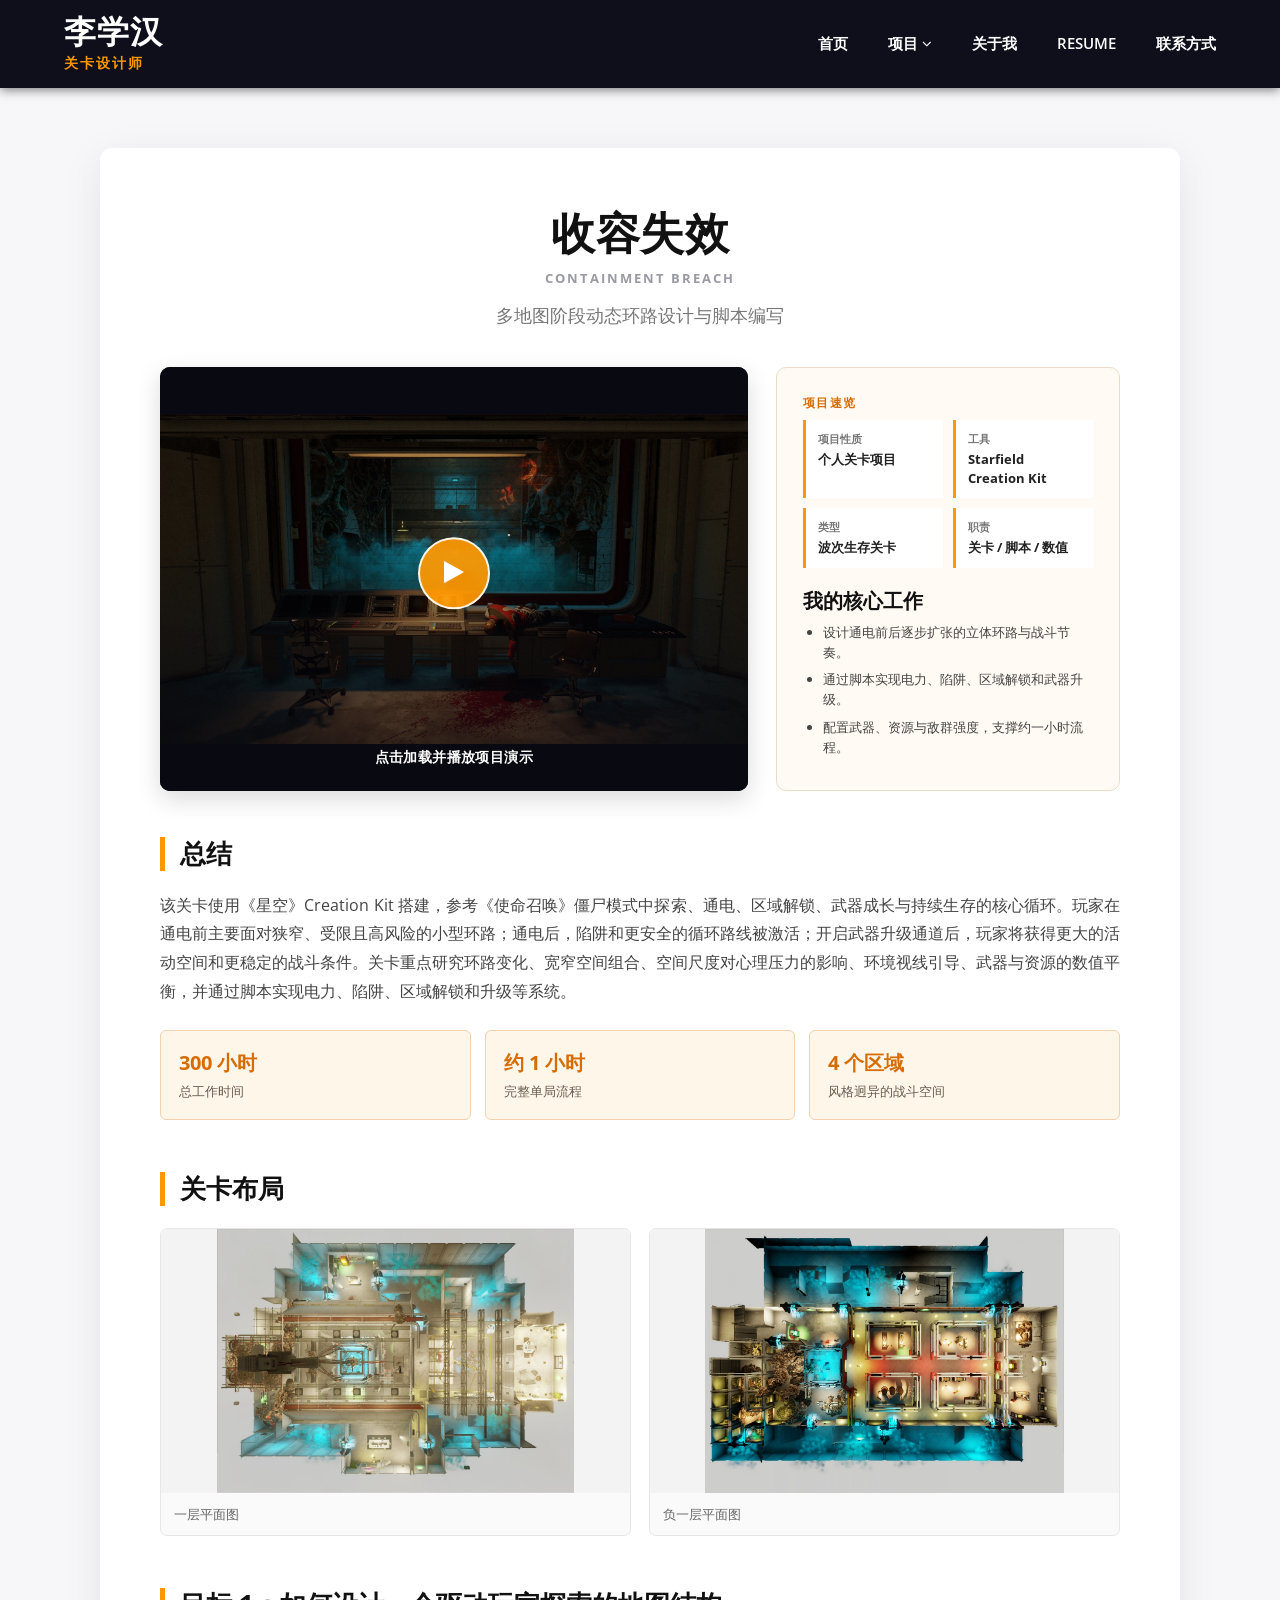
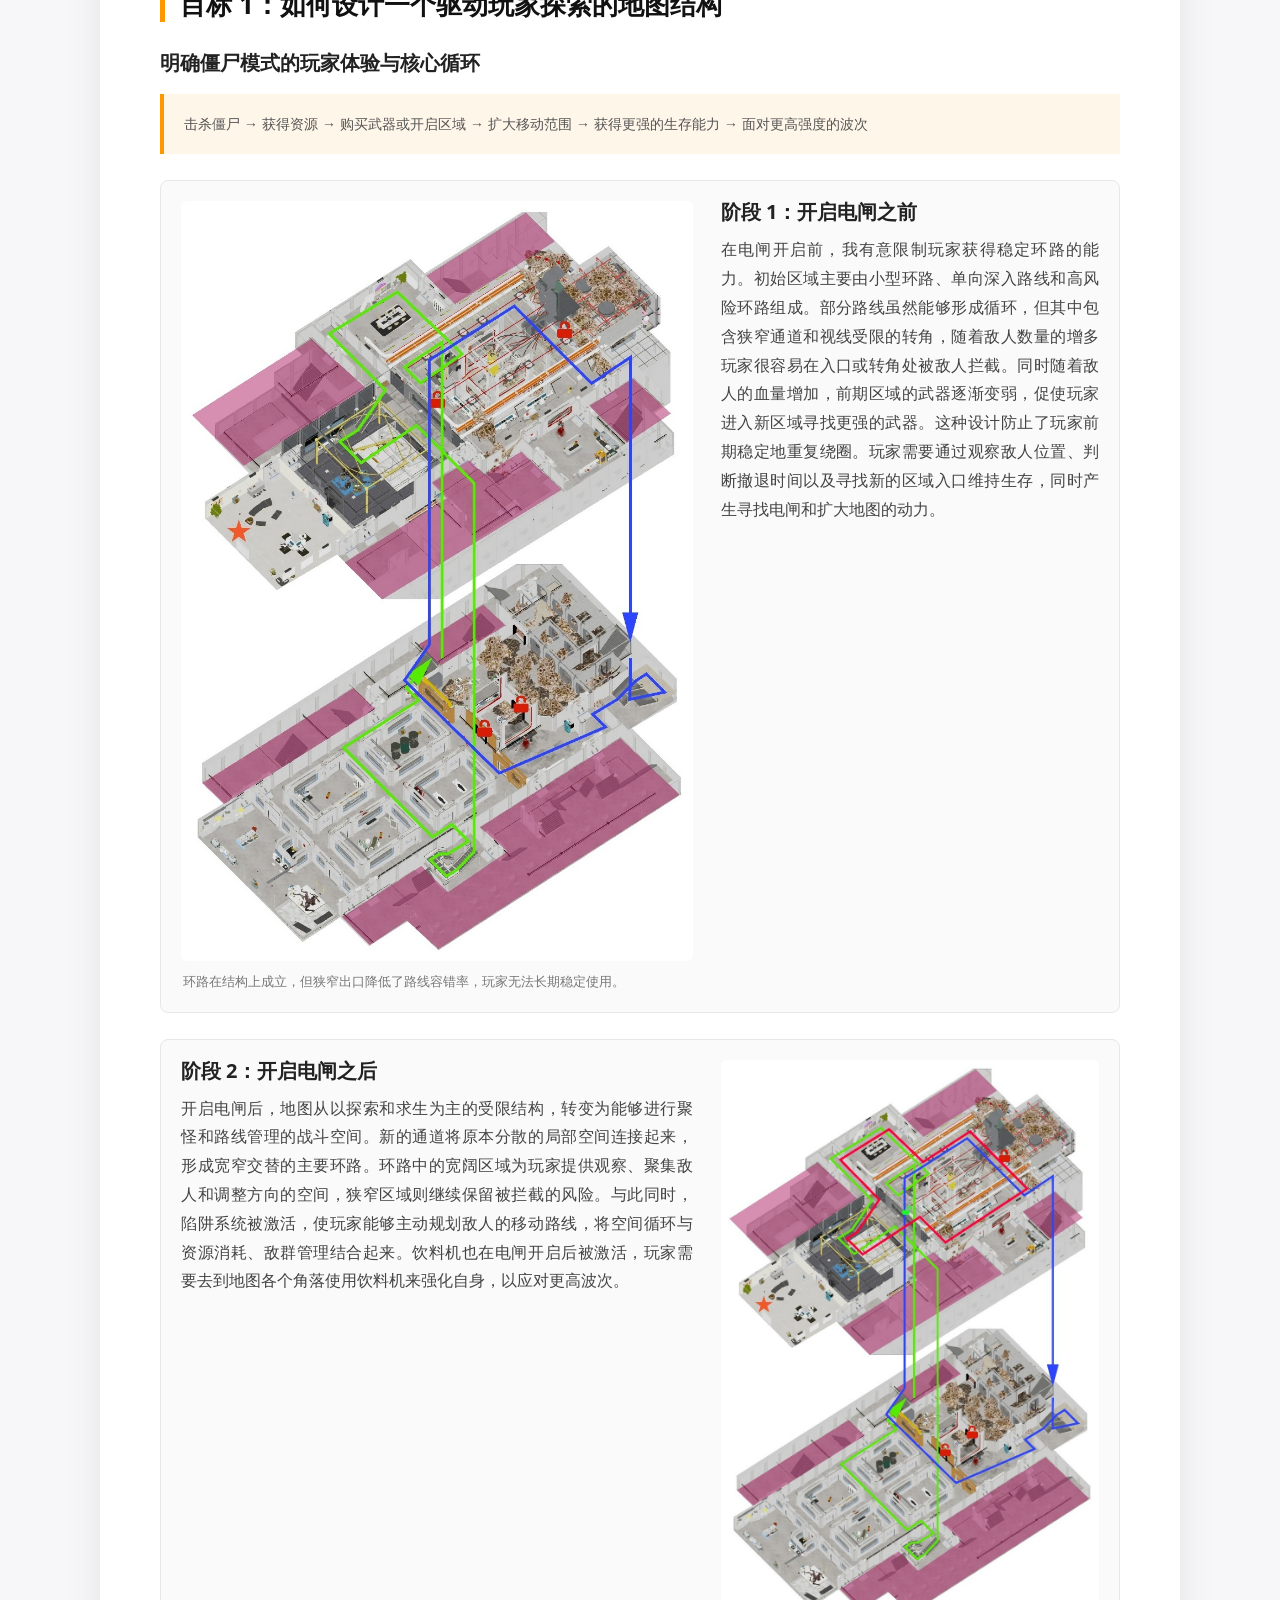
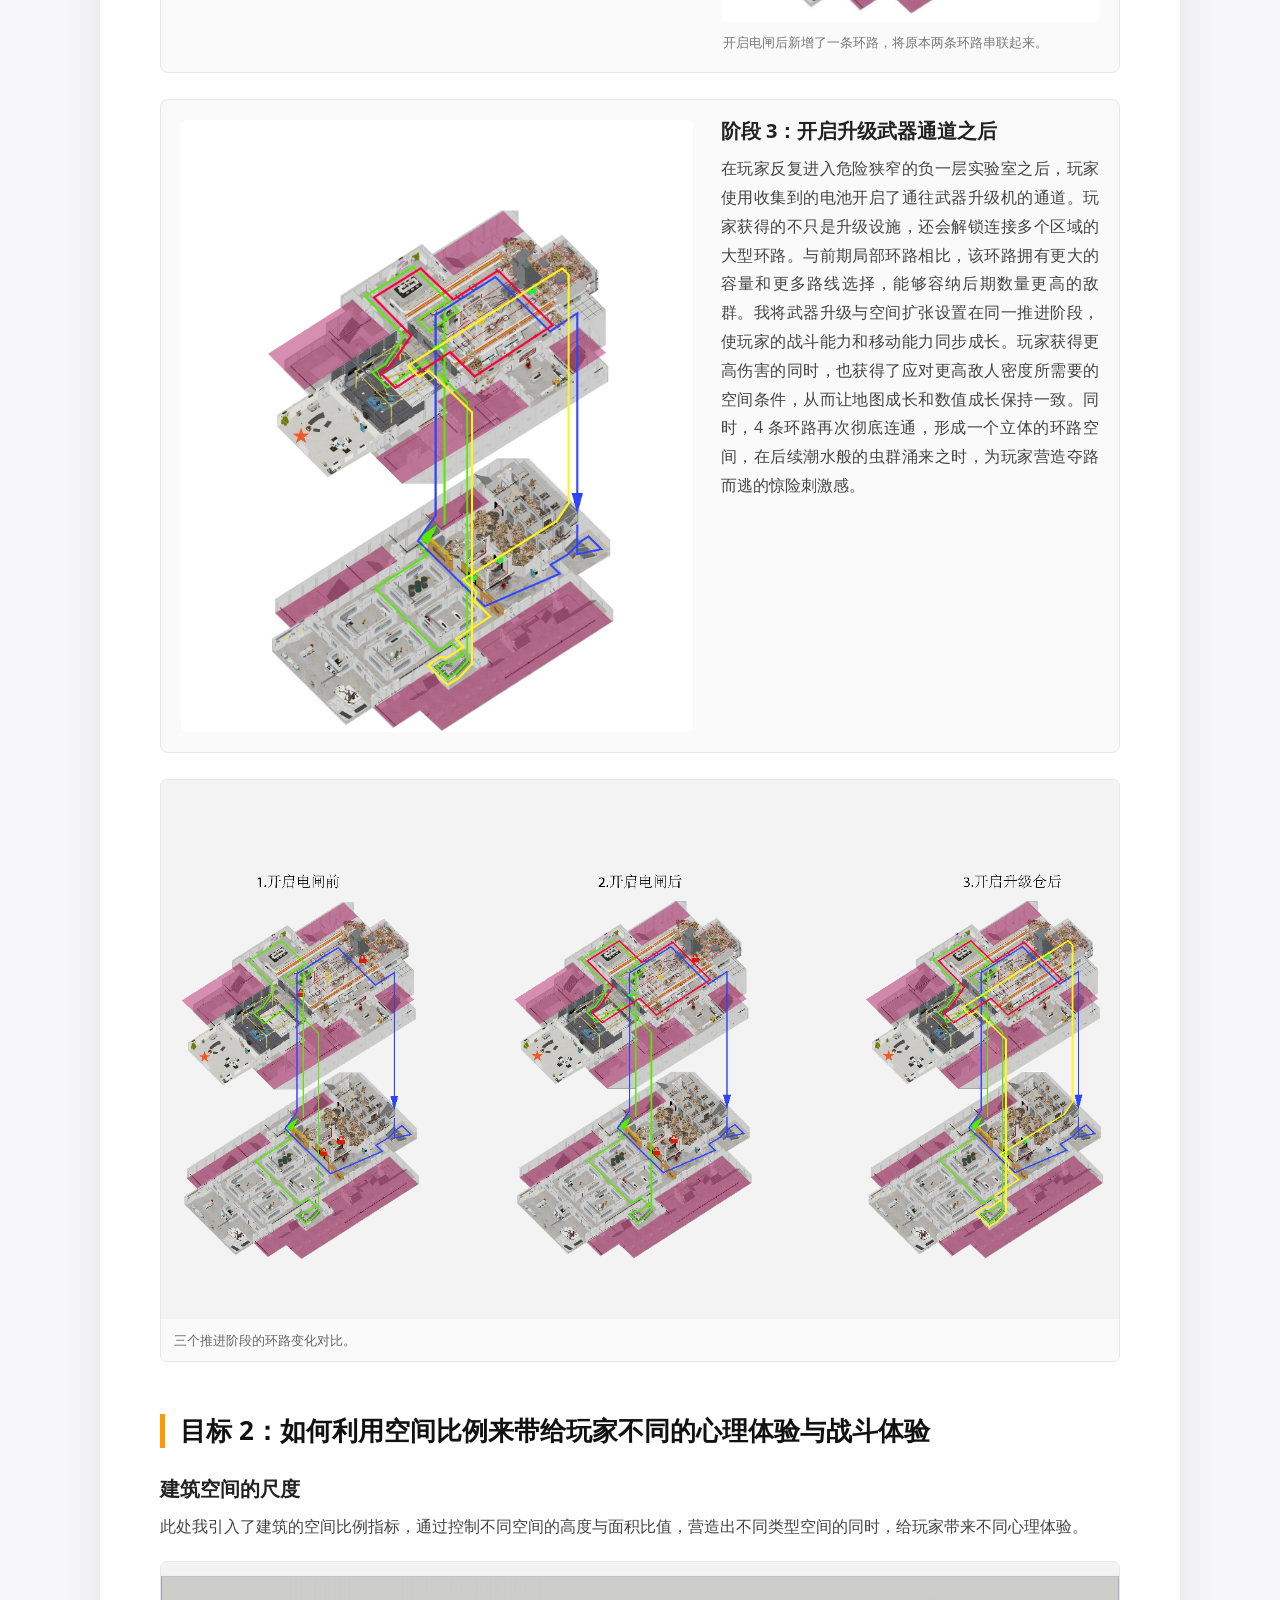
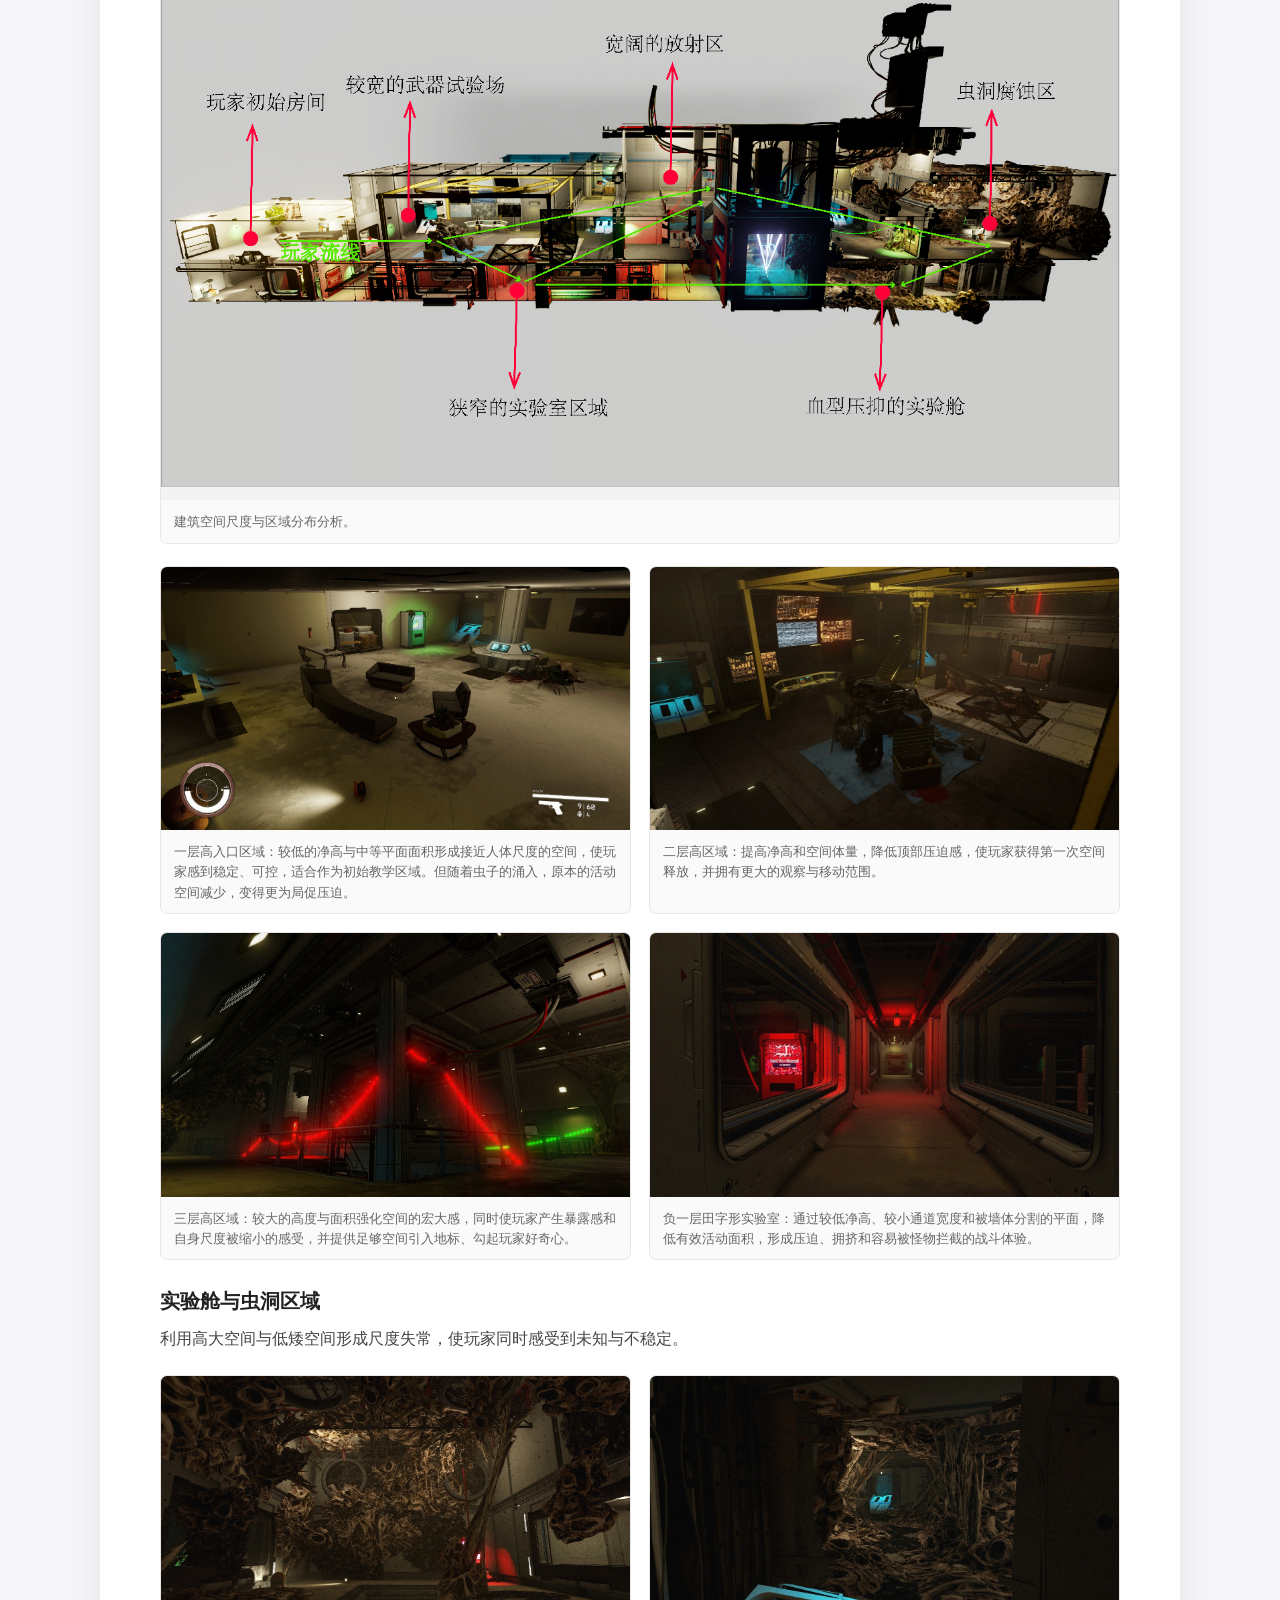
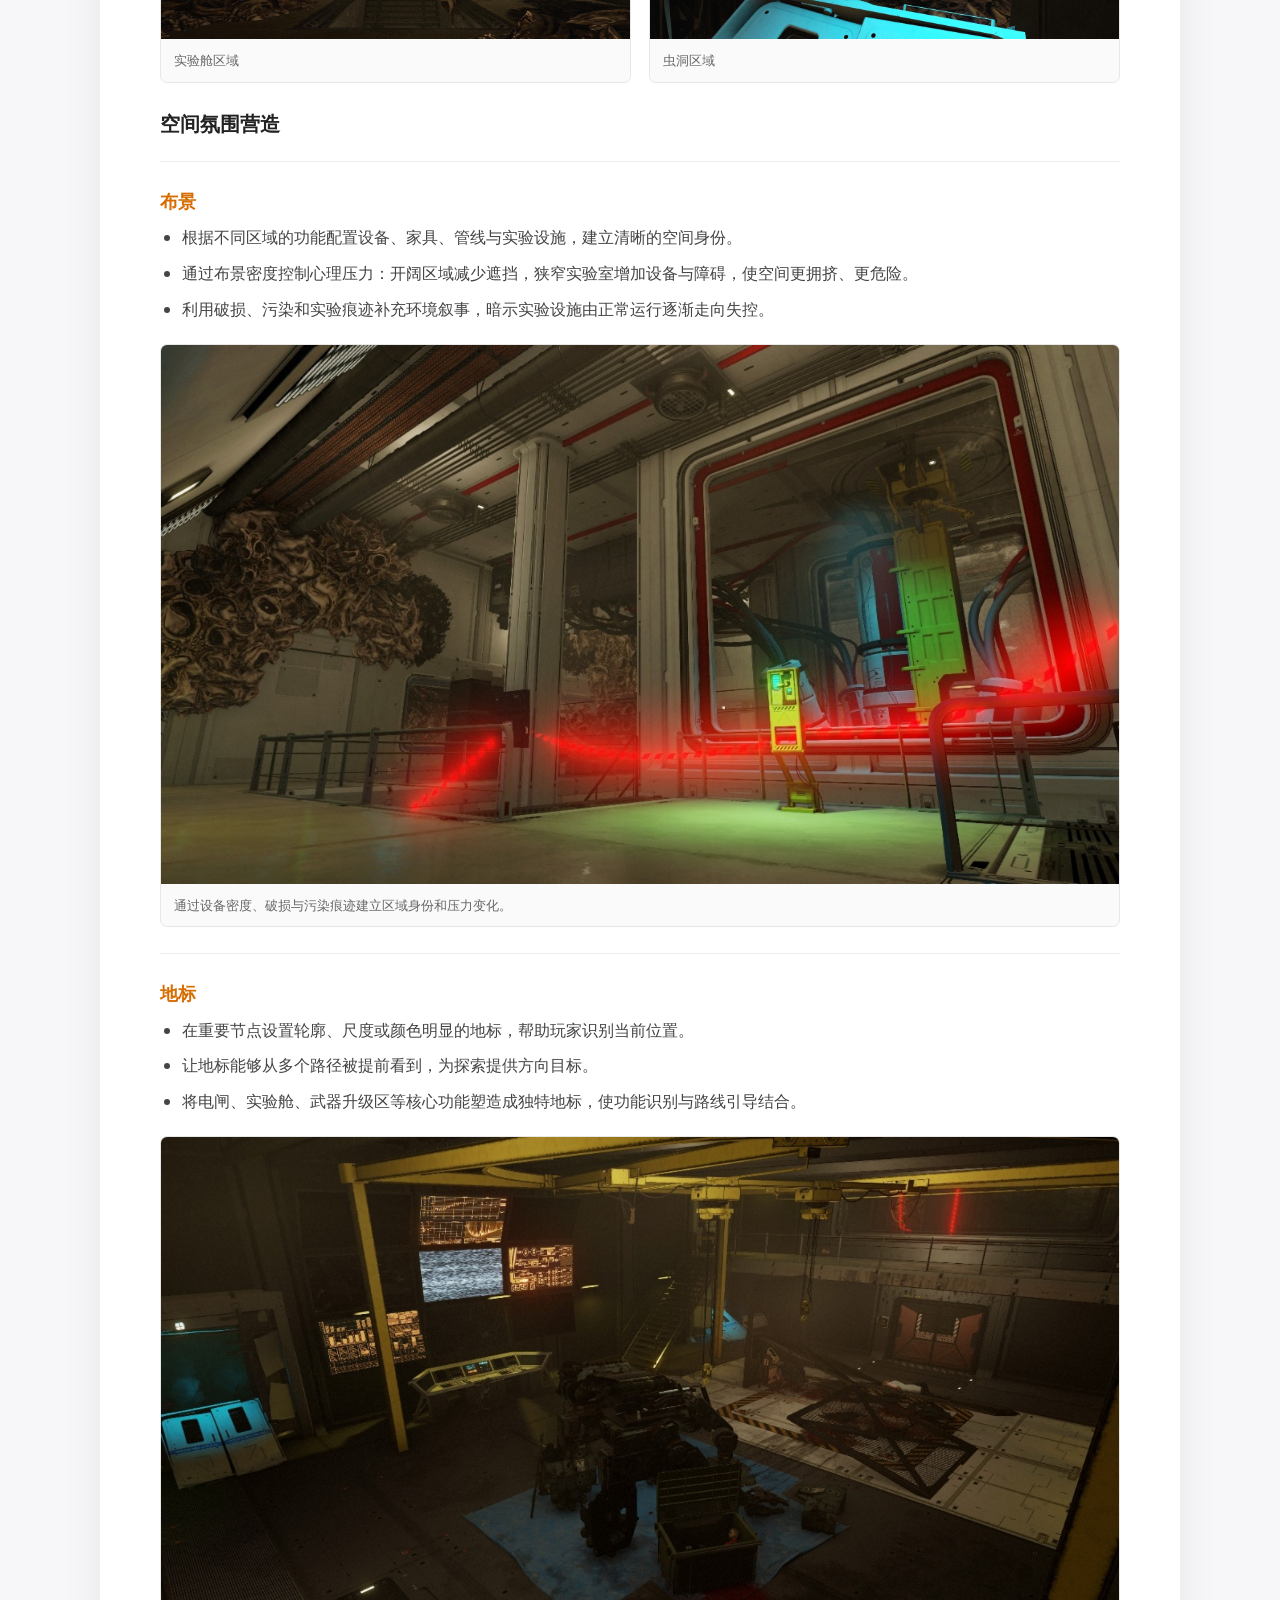
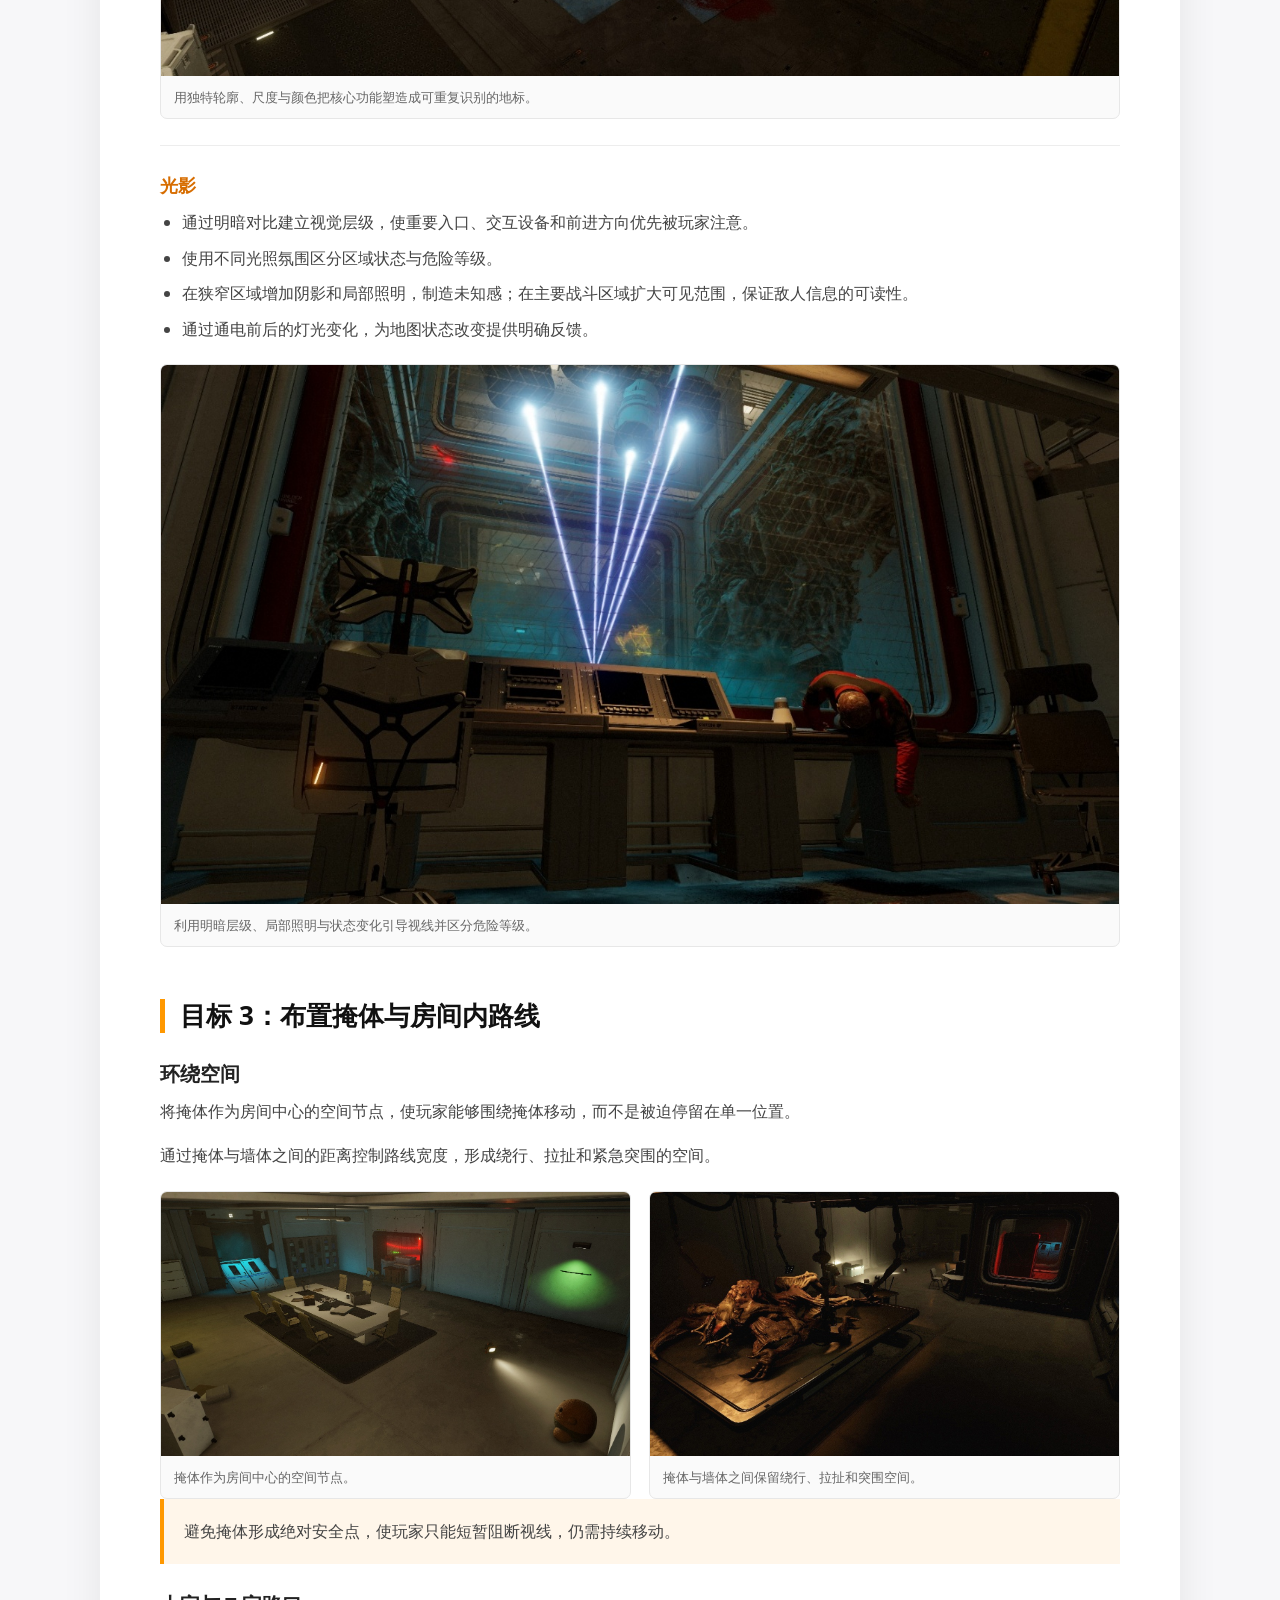
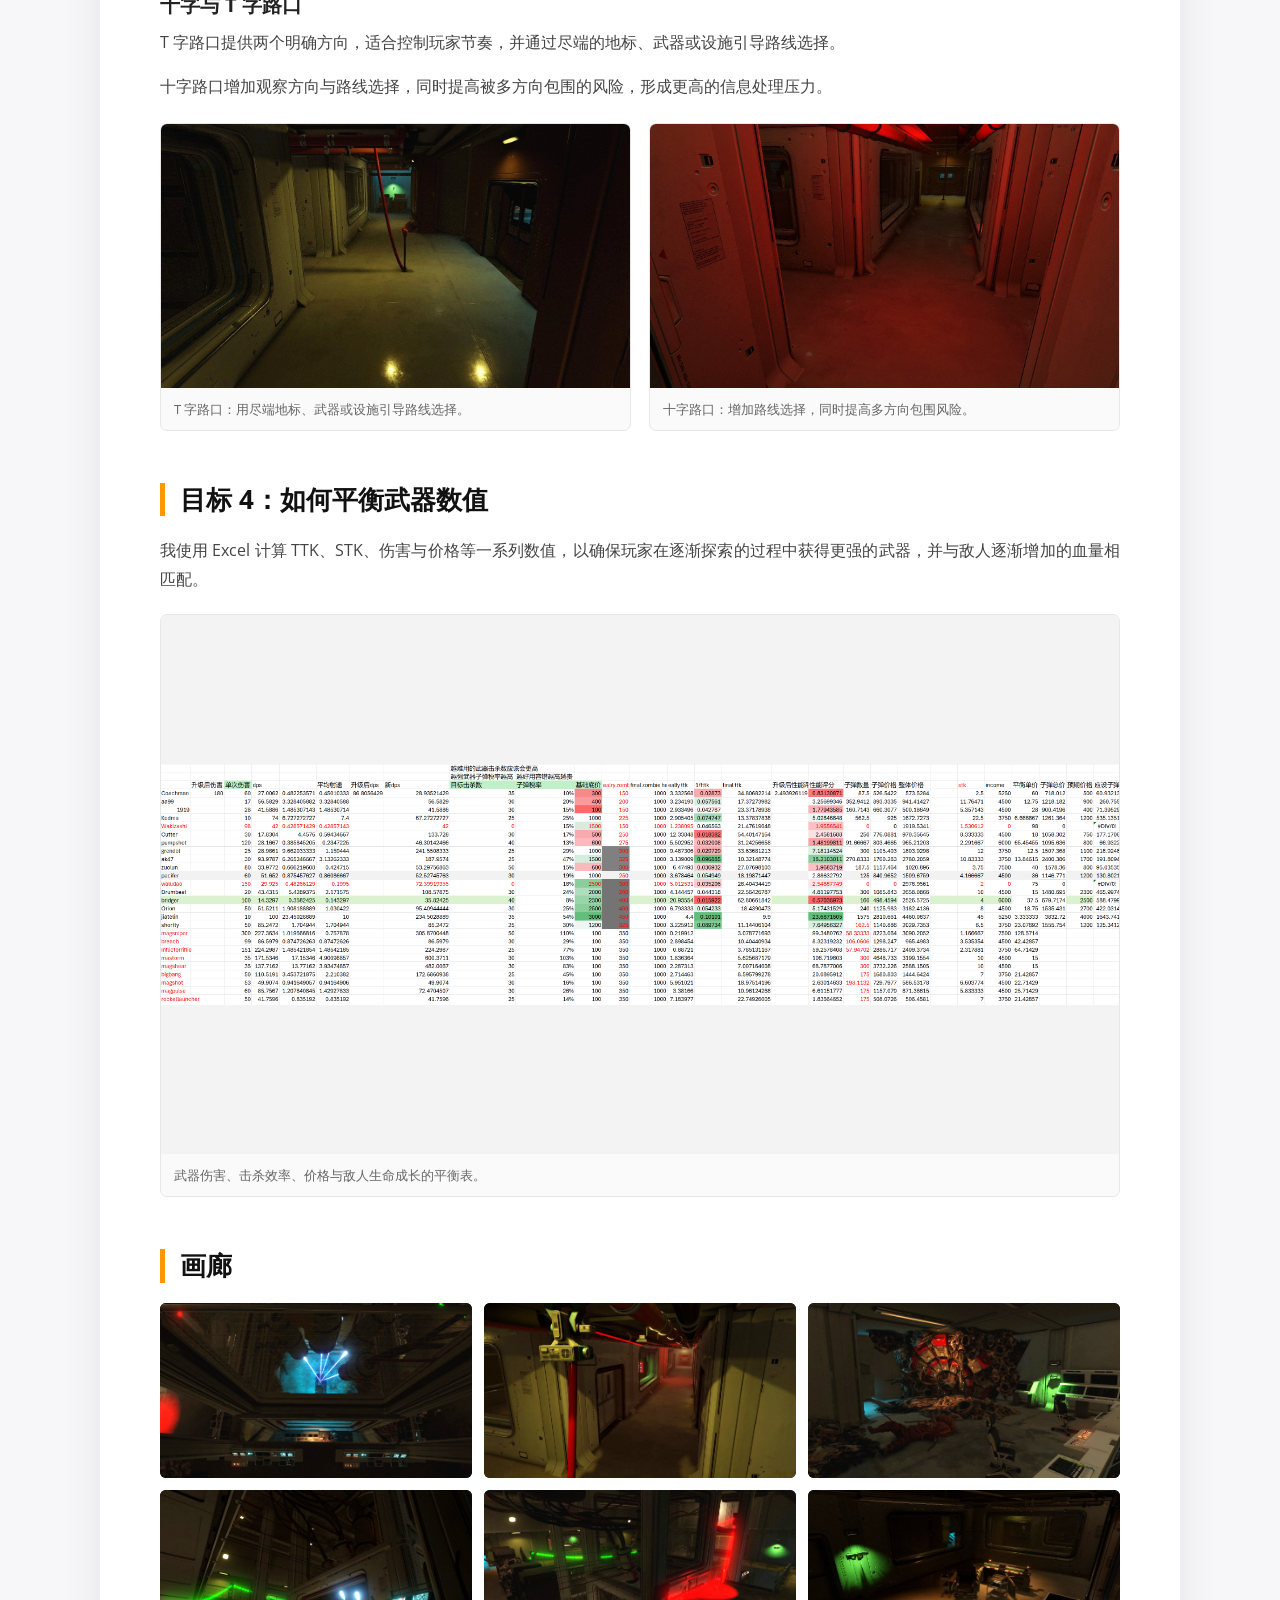
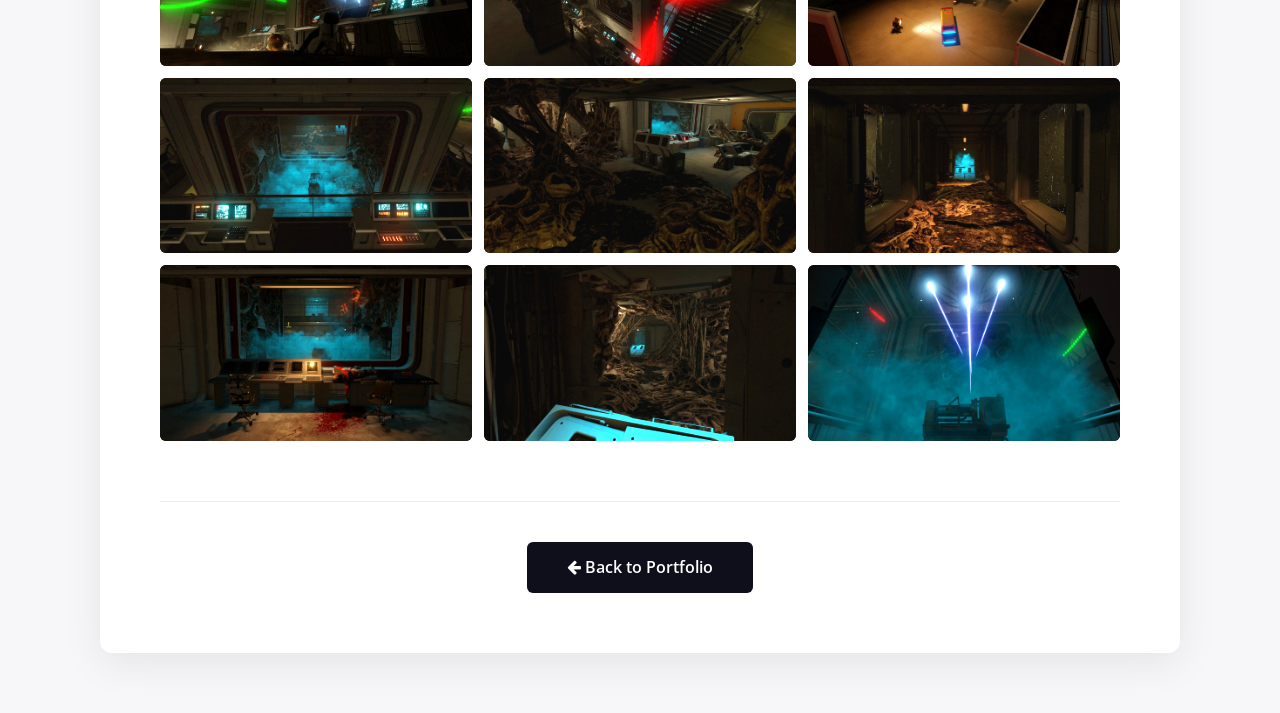
==== commit f0d55316: "Add files via upload" ====
--- a/project1.html
+++ b/project1.html
@@ -1,7 +1,7 @@
 <!DOCTYPE html>
 <html lang="zh-CN">
 <head>
-	<title>ContainmentBreach | Xuehan Li</title>
+	<title>收容失效 | 李学汉</title>
 	<meta name="viewport" content="width=device-width, initial-scale=1">
 	<meta http-equiv="Content-Type" content="text/html; charset=utf-8">
 	<link href="css/bootstrap.css" rel="stylesheet" type="text/css" media="all">
@@ -94,16 +94,16 @@
 					<div class="dropdown-category-title">个人项目</div>
 					<a href="project1.html">收容失效（星空）</a>
 					<a href="project3.html">无效处方（星空）</a>
-					<a href="project4.html">逃离发电厂（半衰期 2）</a>
-					<a href="project2.html">Cold Front（多人竞技射击地图）</a>
-					<div class="dropdown-category-title">团队项目</div>
-					<a href="project7.html">Petalnaut</a>
-					<a href="project8.html">Hamsterballin'</a>
-					<a href="project9.html">未公开项目</a>
-					<div class="dropdown-category-title">Game Jam</div>
-					<a href="project10.html">GGJ 2024：Make Me Laugh</a>
-					<a href="project11.html">LD 55：Summon</a>
-					<a href="project12.html">GMTK 2024：Build to Scale</a>
+					<a href="project4.html">逃出电厂（半衰期 2）</a>
+					<a href="project2.html">冷锋（多人竞技射击地图）</a>
+					<div class="dropdown-category-title">团队项目</div>
+					<a href="project7.html">花瓣宇航员（Petalnaut）</a>
+					<a href="project8.html">仓鼠球竞速（Hamsterballin'）</a>
+					<a href="project9.html">未公开项目</a>
+					<div class="dropdown-category-title">Game Jam</div>
+					<a href="project10.html">GGJ 2024：Health Not High</a>
+					<a href="project11.html">LD 55：Summon</a>
+					<a href="project12.html">GMTK 2024：Terrarium</a>
 				</div>
 			</li>
 			<li><a href="index.html#about">关于我</a></li>
@@ -114,8 +114,9 @@
 
 	<div class="project-detail-container">
 		<div class="project-header">
-			<h1>ContainmentBreach</h1>
-			<p class="subtitle">《星空》Creation Kit 生存关卡设计</p>
+			<h1>收容失效</h1>
+			<p class="project-title-en">Containment Breach</p>
+			<p class="subtitle">多地图阶段动态环路设计与脚本编写</p>
 		</div>
 
 		<section class="project-scan-summary" aria-label="项目速览">
--- a/css/portfolio-improvements.css
+++ b/css/portfolio-improvements.css
@@ -0,0 +1,448 @@
+/* Shared recruiter-first improvements for the Chinese portfolio. */
+.my-clean-nav .resume-nav-link,
+.my-clean-nav .resume-nav-link:link,
+.my-clean-nav .resume-nav-link:visited {
+	color: #fff;
+}
+
+.my-clean-nav .resume-nav-link:hover,
+.my-clean-nav .resume-nav-link:focus {
+	color: #ff9800;
+}
+
+/* One bilingual title system for every Chinese project page. */
+.project-header h1 {
+	font-family: "Microsoft YaHei", "PingFang SC", "Noto Sans CJK SC", "Noto Sans SC", Arial, sans-serif;
+	font-size: 44px;
+	font-weight: 800;
+	line-height: 1.18;
+	letter-spacing: .5px;
+	text-transform: none;
+	margin: 0;
+	color: #111;
+}
+
+.project-title-en {
+	margin: 9px 0 0;
+	color: #9a9aa2;
+	font-family: "Open Sans", Arial, sans-serif;
+	font-size: 13px;
+	font-weight: 700;
+	line-height: 1.4;
+	letter-spacing: 2px;
+	text-transform: uppercase;
+}
+
+.project-header .subtitle {
+	margin: 15px 0 0;
+	font-family: "Microsoft YaHei", "PingFang SC", "Noto Sans CJK SC", "Noto Sans SC", Arial, sans-serif;
+	font-size: 18px;
+	font-weight: 500;
+	line-height: 1.6;
+	color: #777;
+}
+
+.project-scan-summary {
+	display: grid;
+	grid-template-columns: minmax(0, 1.45fr) minmax(280px, .85fr);
+	gap: 28px;
+	align-items: stretch;
+	margin: 0 0 46px;
+}
+
+.project-scan-media {
+	min-width: 0;
+}
+
+.project-scan-media .video-wrapper,
+.project-scan-media .hero-image,
+.project-scan-media .scan-image {
+	margin: 0;
+	height: 100%;
+	min-height: 360px;
+}
+
+.project-scan-media .scan-contain {
+	object-fit: contain;
+	background: #0f0f1b;
+}
+
+.project-scan-media .video-wrapper.click-video {
+	height: 100%;
+	min-height: 360px;
+	padding-bottom: 0;
+}
+
+.project-scan-media .hero-image,
+.project-scan-media .scan-image {
+	width: 100%;
+	object-fit: cover;
+	border-radius: 10px;
+	box-shadow: 0 8px 25px rgba(0, 0, 0, .15);
+}
+
+.project-scan-panel {
+	display: flex;
+	flex-direction: column;
+	justify-content: center;
+	padding: 26px;
+	border: 1px solid #eadcc9;
+	border-radius: 10px;
+	background: #fffaf3;
+	box-sizing: border-box;
+}
+
+.scan-eyebrow {
+	margin: 0 0 9px;
+	color: #d76d00;
+	font-size: 12px;
+	font-weight: 800;
+	letter-spacing: 1.5px;
+	text-transform: uppercase;
+}
+
+.scan-facts {
+	display: grid;
+	grid-template-columns: repeat(2, minmax(0, 1fr));
+	gap: 10px;
+	margin: 0 0 22px;
+}
+
+.scan-fact {
+	padding: 11px 12px;
+	border-left: 3px solid #ff9800;
+	background: #fff;
+}
+
+.scan-fact strong,
+.scan-fact span {
+	display: block;
+}
+
+.scan-fact strong {
+	margin-bottom: 3px;
+	color: #777;
+	font-size: 11px;
+	font-weight: 700;
+}
+
+.scan-fact span {
+	color: #222;
+	font-size: 13px;
+	font-weight: 700;
+	line-height: 1.45;
+}
+
+.project-scan-panel h2 {
+	margin: 0 0 10px;
+	color: #111;
+	font-size: 20px;
+	font-weight: 800;
+}
+
+.scan-contributions {
+	margin: 0;
+	padding-left: 20px;
+}
+
+.scan-contributions li {
+	margin-bottom: 7px;
+	color: #444;
+	font-size: 13px;
+	line-height: 1.55;
+}
+
+.video-wrapper.click-video {
+	position: relative;
+	height: 0;
+	min-height: 0;
+	padding-bottom: 56.25%;
+	overflow: hidden;
+	border-radius: 10px;
+	background: #090911;
+	box-shadow: 0 8px 25px rgba(0, 0, 0, .15);
+}
+
+.video-wrapper.click-video iframe {
+	position: absolute;
+	inset: 0;
+	width: 100%;
+	height: 100%;
+	border: 0;
+}
+
+.video-poster {
+	position: absolute;
+	inset: 0;
+	display: block;
+	width: 100%;
+	height: 100%;
+	padding: 0;
+	border: 0;
+	cursor: pointer;
+	background: #090911;
+	color: #fff;
+	text-align: center;
+}
+
+.video-poster::after {
+	content: '';
+	position: absolute;
+	inset: 0;
+	background: linear-gradient(to top, rgba(9, 9, 17, .78), rgba(9, 9, 17, .08) 58%);
+	transition: background .2s ease;
+}
+
+.video-poster:hover::after,
+.video-poster:focus-visible::after {
+	background: linear-gradient(to top, rgba(9, 9, 17, .82), rgba(9, 9, 17, .18) 62%);
+}
+
+.video-poster img {
+	position: absolute;
+	inset: 0;
+	width: 100%;
+	height: 100%;
+	object-fit: contain;
+}
+
+.video-play-button,
+.video-poster-label {
+	position: absolute;
+	z-index: 1;
+	left: 50%;
+	transform: translateX(-50%);
+}
+
+.video-play-button {
+	top: 50%;
+	display: flex;
+	align-items: center;
+	justify-content: center;
+	width: 72px;
+	height: 72px;
+	border: 2px solid rgba(255, 255, 255, .9);
+	border-radius: 50%;
+	background: rgba(255, 152, 0, .92);
+	font-size: 25px;
+	box-shadow: 0 8px 24px rgba(0, 0, 0, .35);
+	transform: translate(-50%, -58%);
+}
+
+.video-poster-label {
+	bottom: 24px;
+	font-size: 14px;
+	font-weight: 700;
+	letter-spacing: .4px;
+}
+
+.gif-showcase {
+	display: grid;
+	grid-template-columns: repeat(2, minmax(0, 1fr));
+	gap: 16px;
+}
+
+.gif-card {
+	margin: 0;
+	overflow: hidden;
+	border: 1px solid #e7e7e7;
+	border-radius: 8px;
+	background: #fafafa;
+}
+
+.gif-card img {
+	display: block;
+	width: 100%;
+	aspect-ratio: 16 / 9;
+	object-fit: cover;
+	background: #111;
+}
+
+.gif-card figcaption {
+	padding: 11px 13px;
+	color: #5f5f64;
+	font-size: 13px;
+	line-height: 1.55;
+}
+
+.prototype-notice {
+	margin: 0 0 18px;
+	padding: 16px 18px;
+	border-left: 4px solid #ff9800;
+	background: #fff7ed;
+	color: #4b443c;
+	font-size: 14px;
+	line-height: 1.7;
+}
+
+.portfolio-gallery-grid {
+	display: grid;
+	grid-template-columns: repeat(2, minmax(0, 1fr));
+	gap: 16px;
+}
+
+.portfolio-gallery-card {
+	margin: 0;
+	overflow: hidden;
+	border: 1px solid #e6e6e9;
+	border-radius: 8px;
+	background: #fafafa;
+}
+
+.portfolio-gallery-card a {
+	display: block;
+	background: #10101a;
+}
+
+.portfolio-gallery-card img {
+	display: block;
+	width: 100%;
+	aspect-ratio: 3 / 2;
+	object-fit: contain;
+}
+
+.portfolio-gallery-card figcaption {
+	padding: 11px 13px;
+	color: #626269;
+	font-size: 13px;
+	line-height: 1.55;
+}
+
+.poster-feature {
+	max-width: 520px;
+	margin: 0 auto 34px;
+}
+
+.poster-feature img {
+	aspect-ratio: auto;
+	max-height: 820px;
+	object-fit: contain;
+}
+
+.resume-page {
+	max-width: 1100px;
+}
+
+.resume-intro {
+	text-align: center;
+	margin-bottom: 28px;
+}
+
+.resume-intro p {
+	color: #666;
+	font-size: 15px;
+	line-height: 1.7;
+}
+
+.resume-actions {
+	display: flex;
+	justify-content: center;
+	flex-wrap: wrap;
+	gap: 12px;
+	margin-bottom: 28px;
+}
+
+.resume-viewer {
+	width: 100%;
+	height: 1080px;
+	border: 1px solid #e5e5e8;
+	border-radius: 10px;
+	background: #f3f3f5;
+}
+
+.bd-project {
+	overflow: hidden;
+}
+
+.bd-project .project-scan-summary {
+	align-items: start;
+}
+
+.bd-map-preview {
+	display: flex;
+	flex-direction: column;
+	height: 460px;
+	min-height: 0;
+	overflow: hidden;
+	border: 1px solid #e2e2e7;
+	border-radius: 10px;
+	background: #f7f7f9;
+	box-shadow: 0 8px 25px rgba(0, 0, 0, .1);
+}
+
+.bd-map-preview a {
+	display: block;
+	flex: 1 1 auto;
+	min-height: 0;
+	overflow: hidden;
+}
+
+.bd-project .bd-map-preview .scan-image {
+	display: block;
+	width: 100%;
+	height: 100%;
+	min-height: 0;
+	max-width: 100%;
+	object-fit: contain;
+	border-radius: 0;
+	background: #f7f7f9;
+	box-shadow: none;
+}
+
+.bd-map-caption {
+	flex: 0 0 auto;
+	margin: 0;
+	padding: 10px 14px;
+	border-top: 1px solid #e2e2e7;
+	background: #fff;
+	color: #666;
+	font-size: 12px;
+	line-height: 1.5;
+	text-align: center;
+}
+
+@media (max-width: 900px) {
+	.project-scan-summary {
+		grid-template-columns: 1fr;
+	}
+	.project-scan-media .video-wrapper,
+	.project-scan-media .hero-image,
+	.project-scan-media .scan-image {
+		min-height: 0;
+	}
+	.project-scan-media .video-wrapper.click-video {
+		height: auto;
+		min-height: 0;
+		padding-bottom: 56.25%;
+	}
+	.project-scan-media .hero-image,
+	.project-scan-media .scan-image {
+		aspect-ratio: 16 / 9;
+	}
+	.bd-map-preview {
+		height: 360px;
+	}
+	.bd-project .bd-map-preview .scan-image {
+		aspect-ratio: auto;
+	}
+}
+
+@media (max-width: 640px) {
+	.scan-facts,
+	.gif-showcase,
+	.portfolio-gallery-grid {
+		grid-template-columns: 1fr;
+	}
+	.project-scan-panel {
+		padding: 20px;
+	}
+	.project-header h1 {
+		font-size: 34px;
+	}
+	.resume-viewer {
+		height: 720px;
+	}
+	.bd-map-preview {
+		height: 300px;
+	}
+}
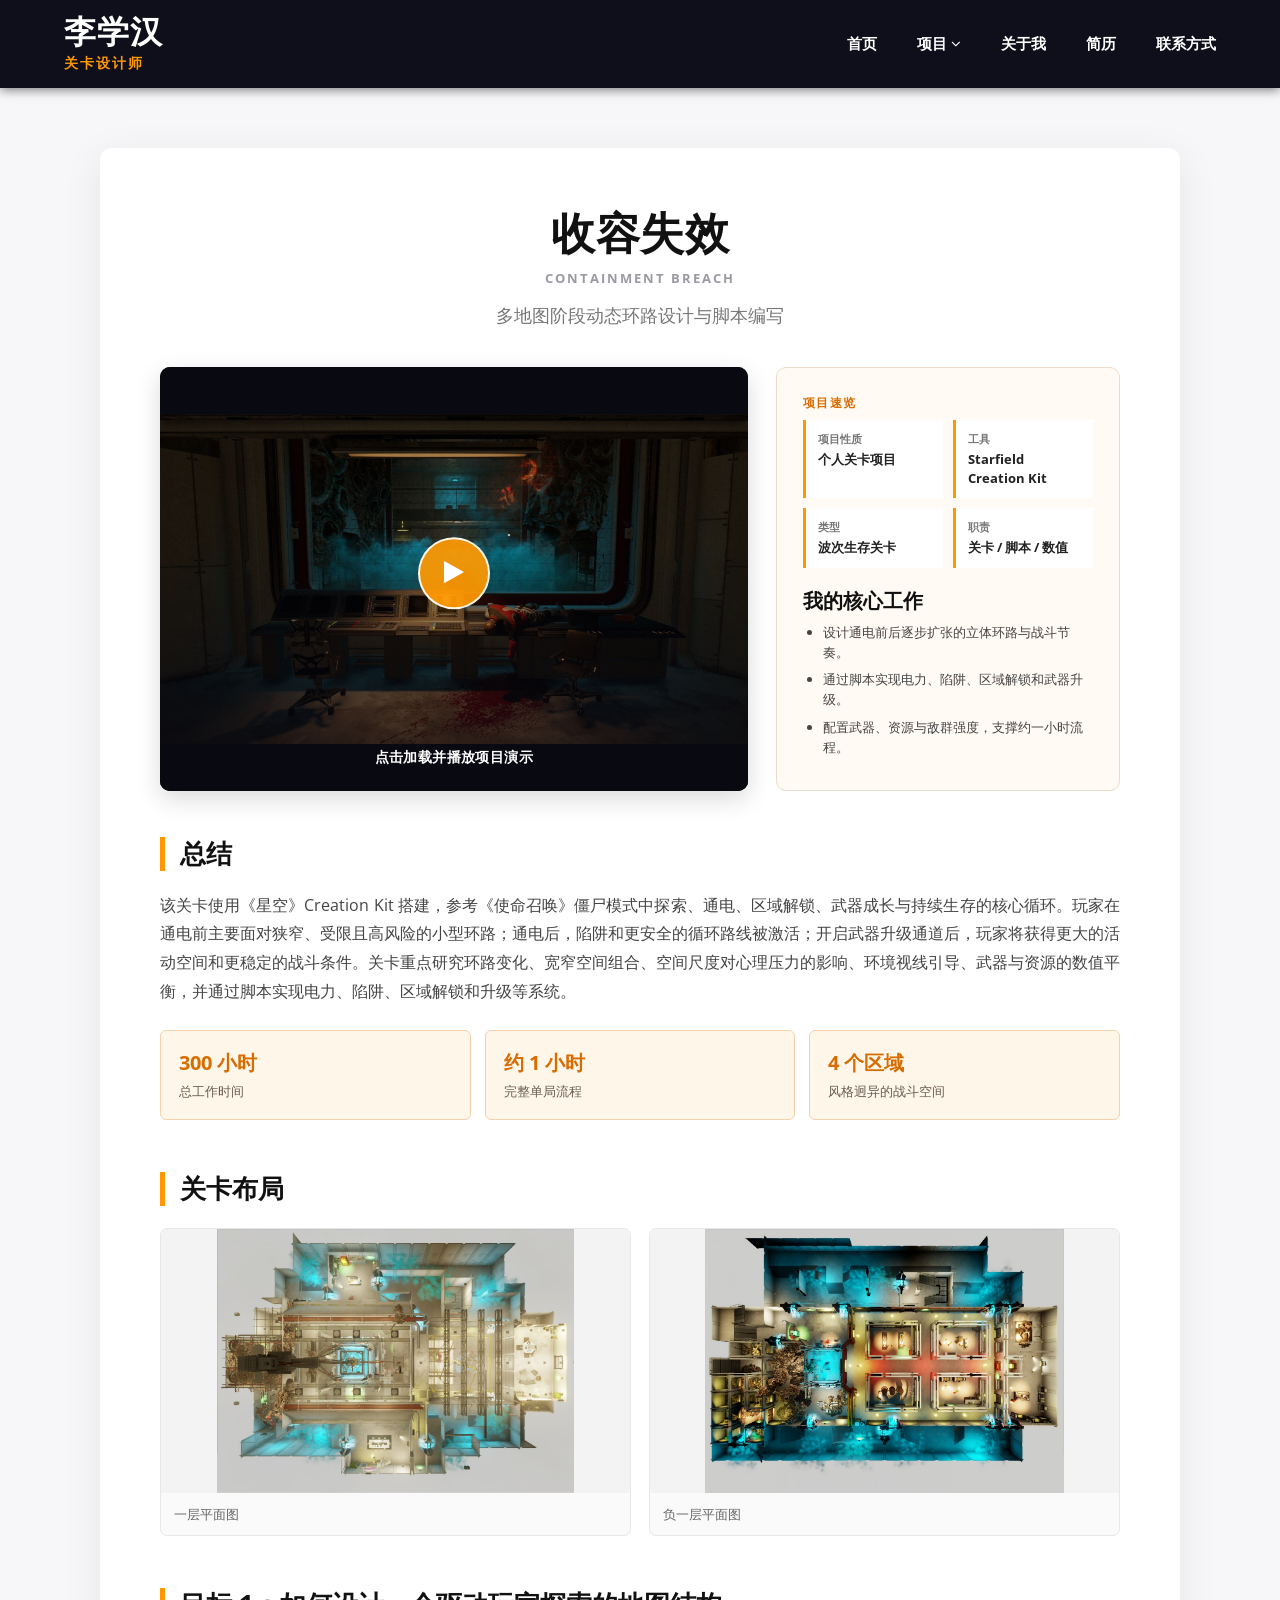
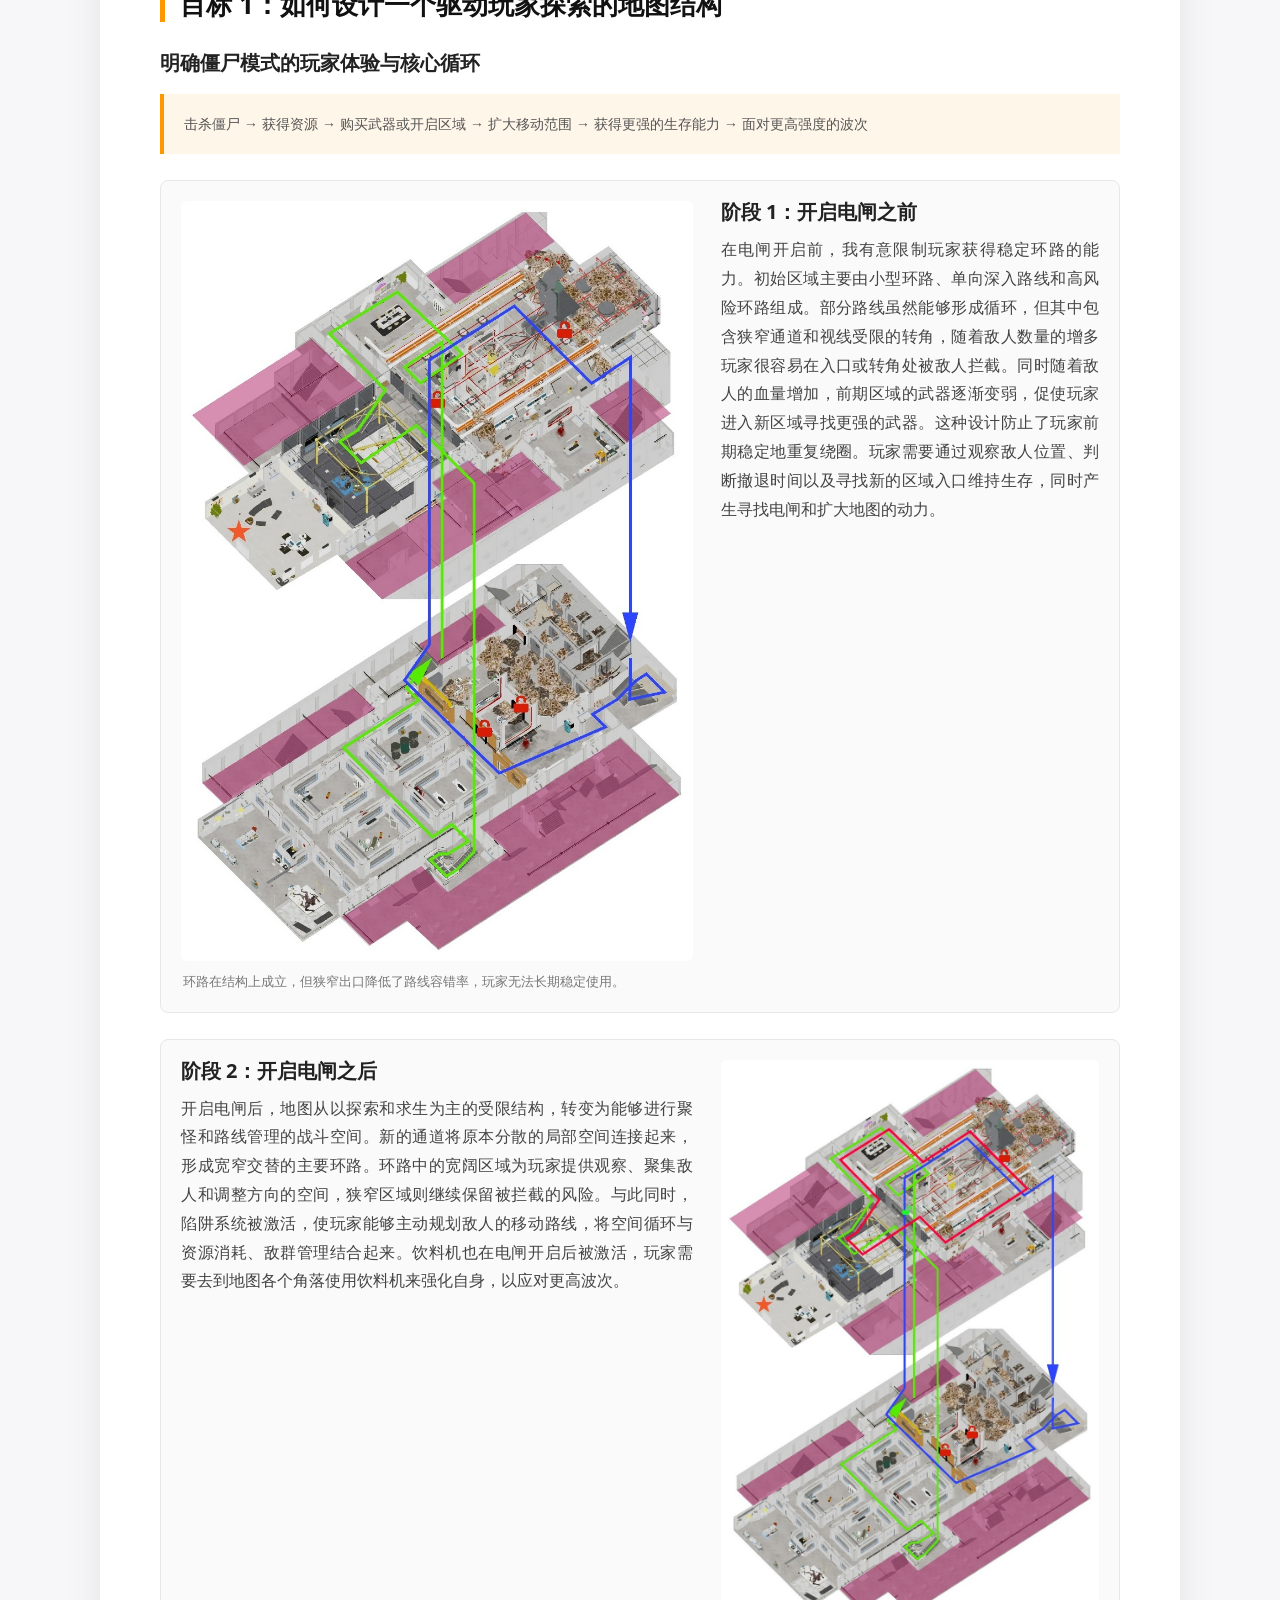
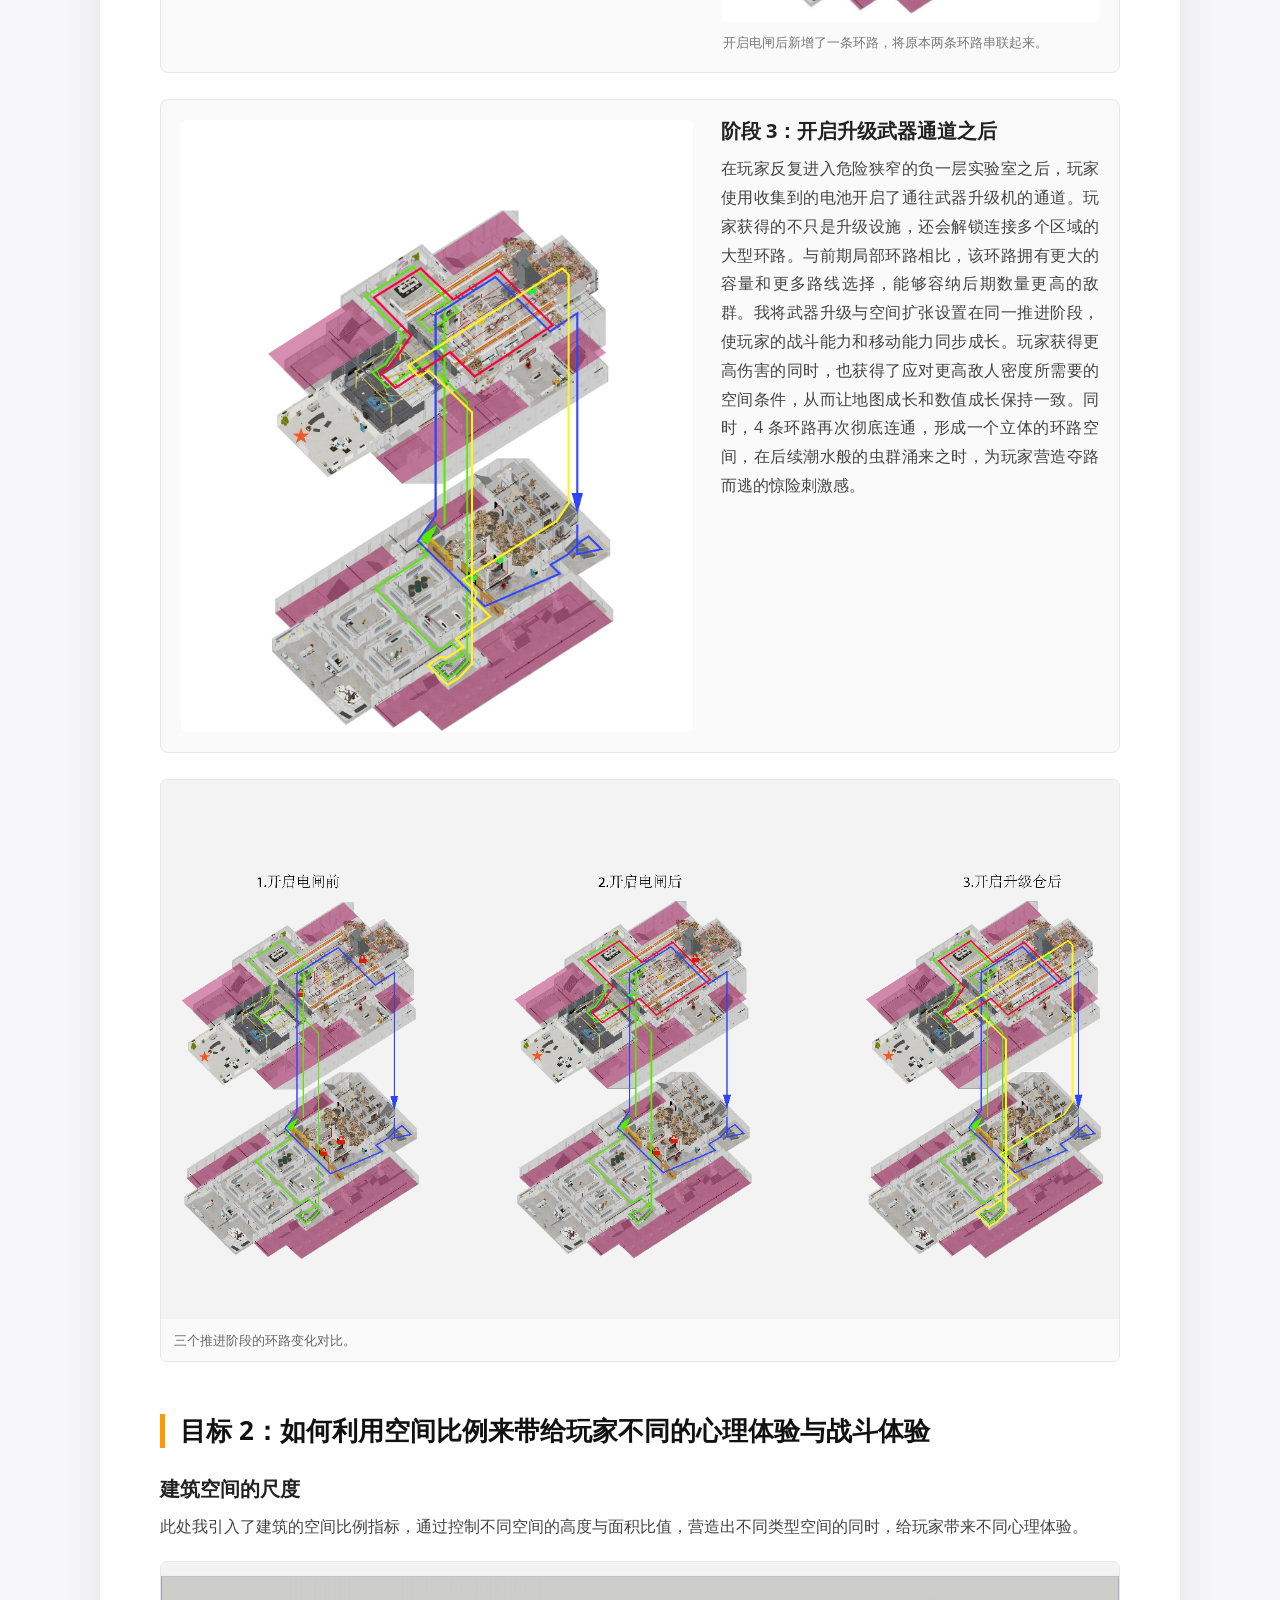
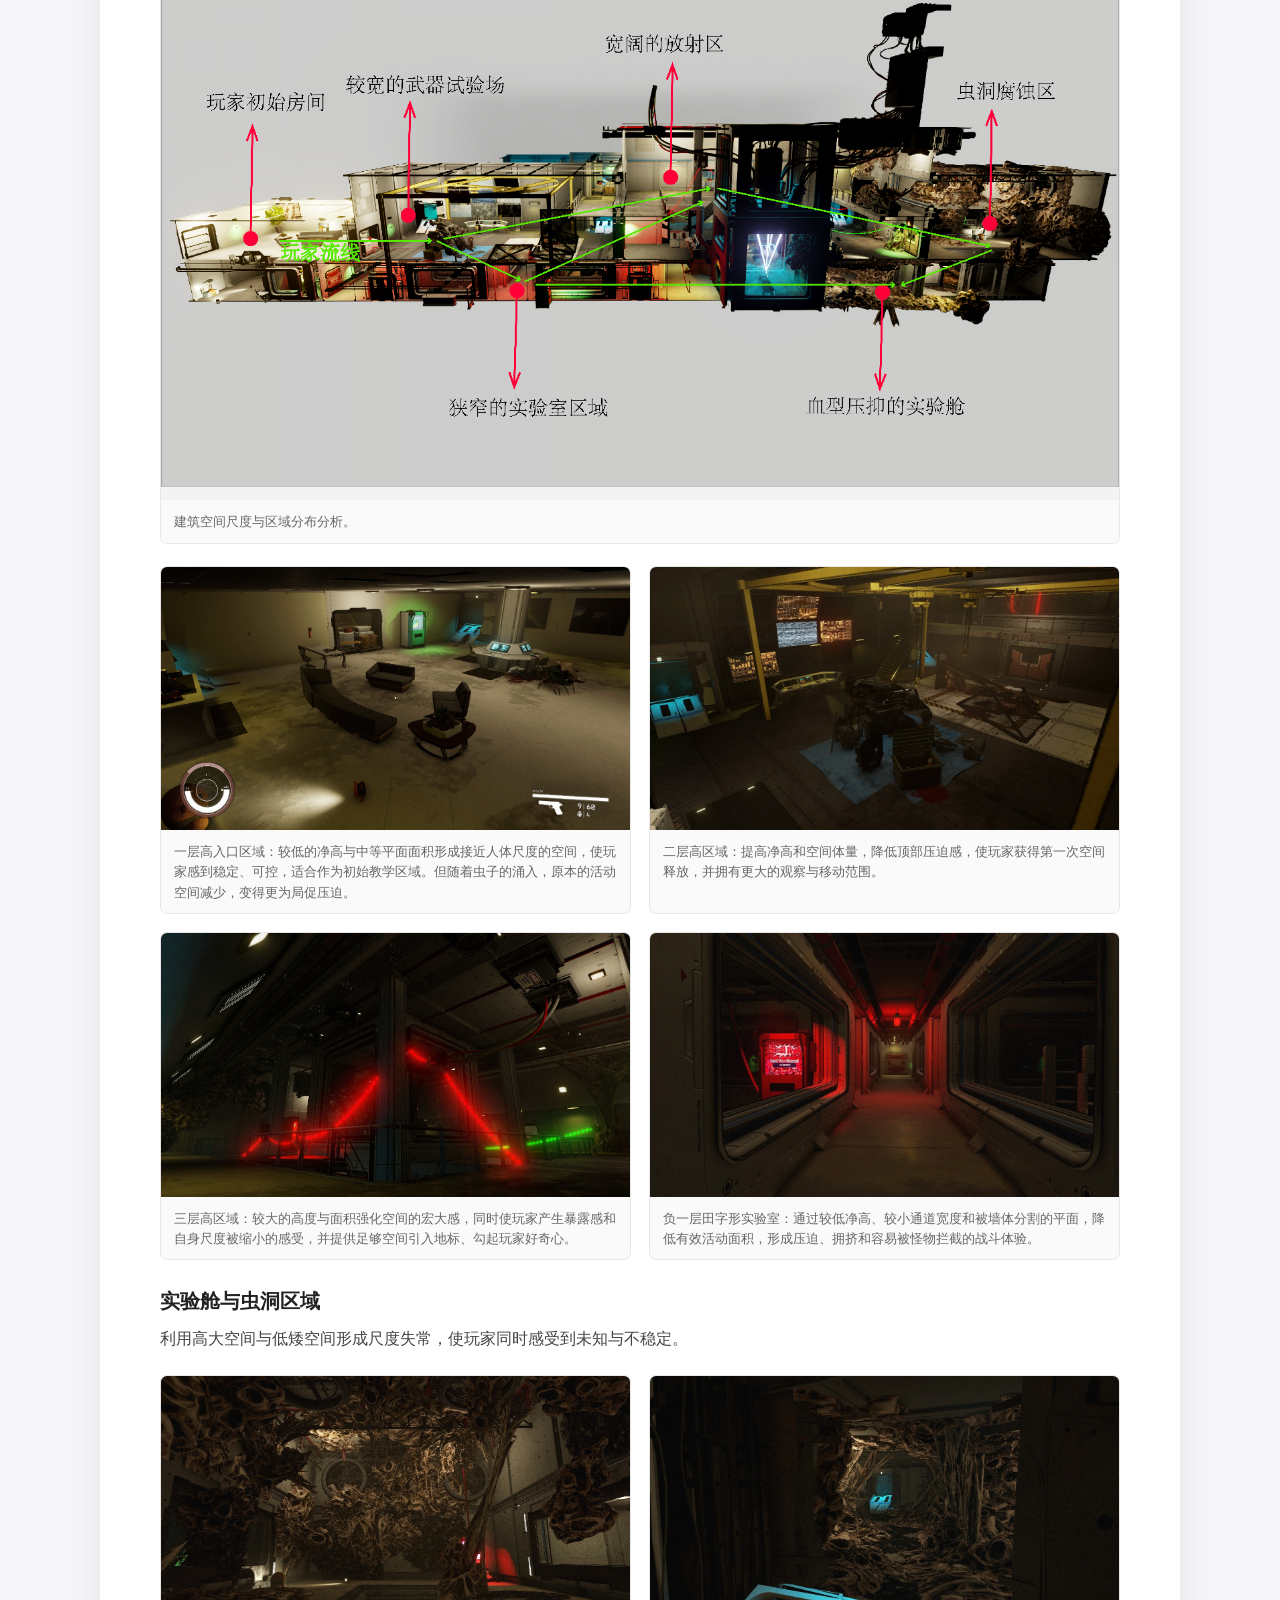
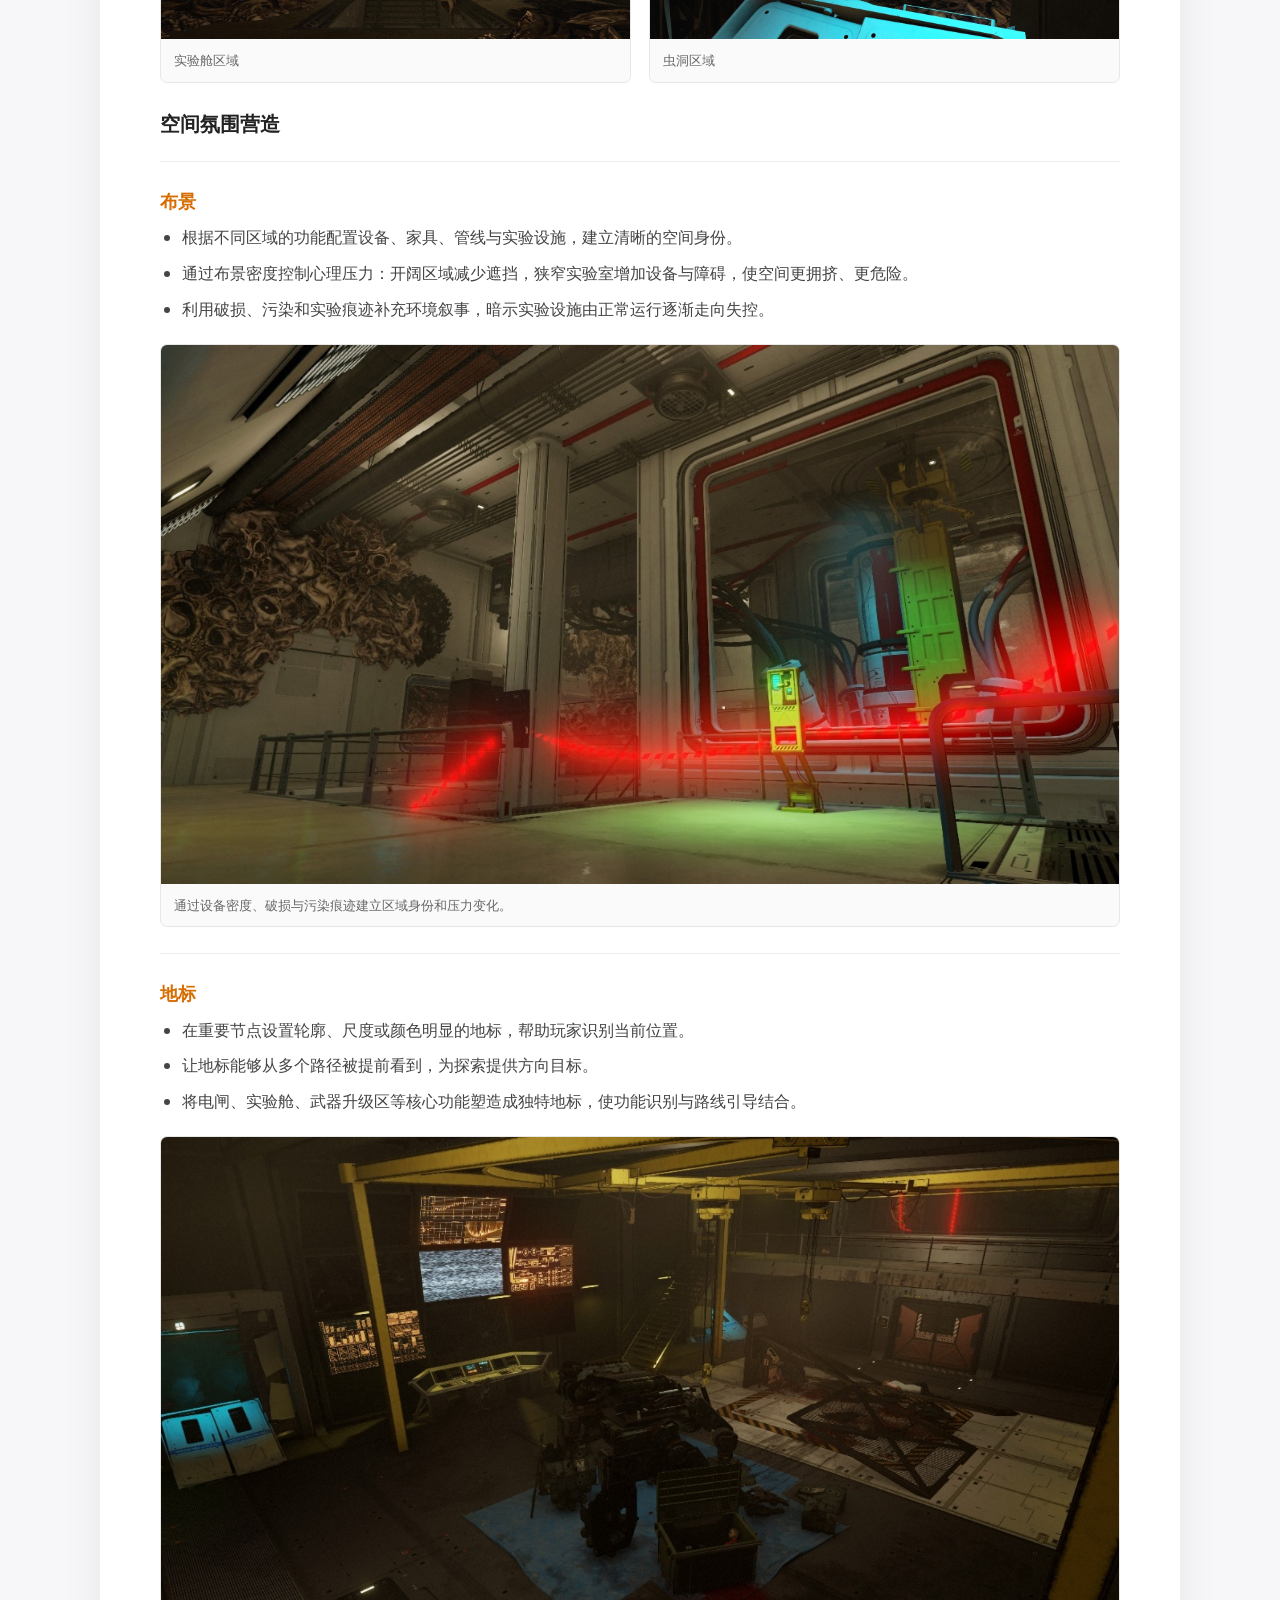
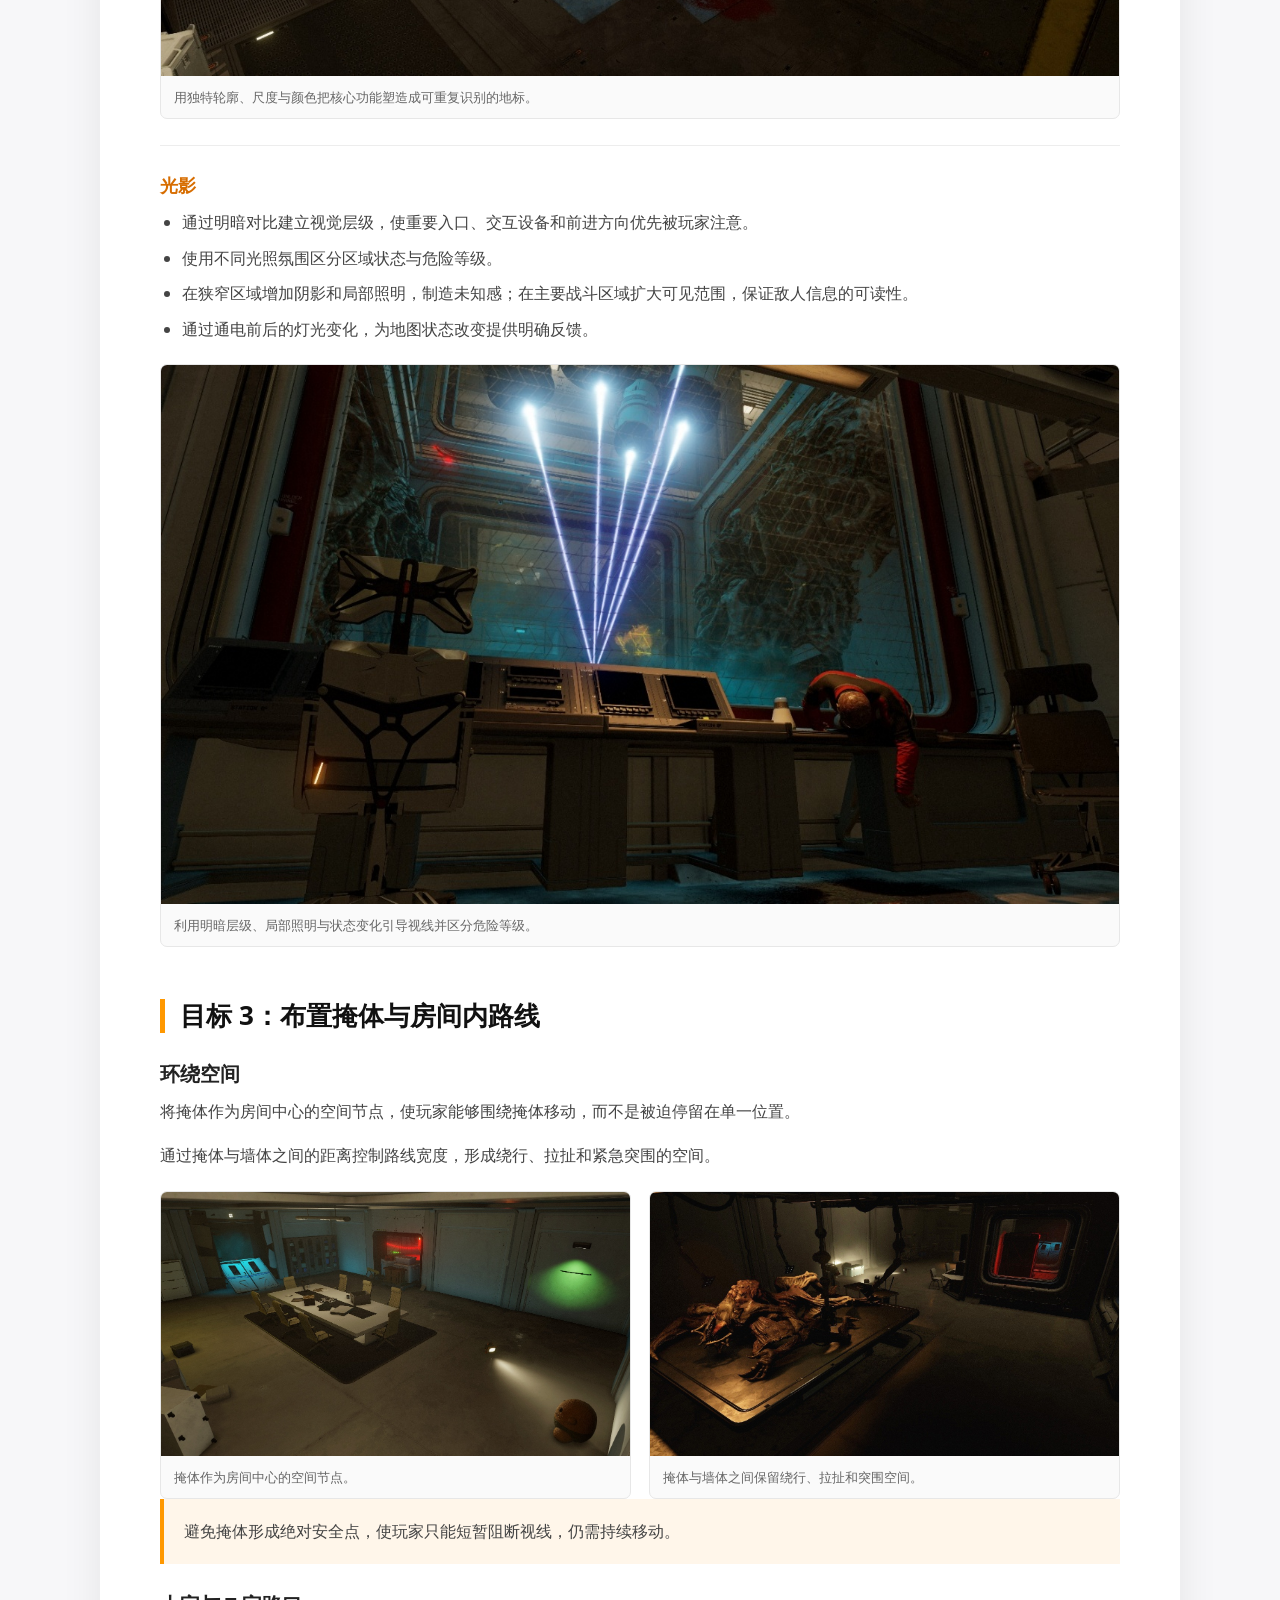
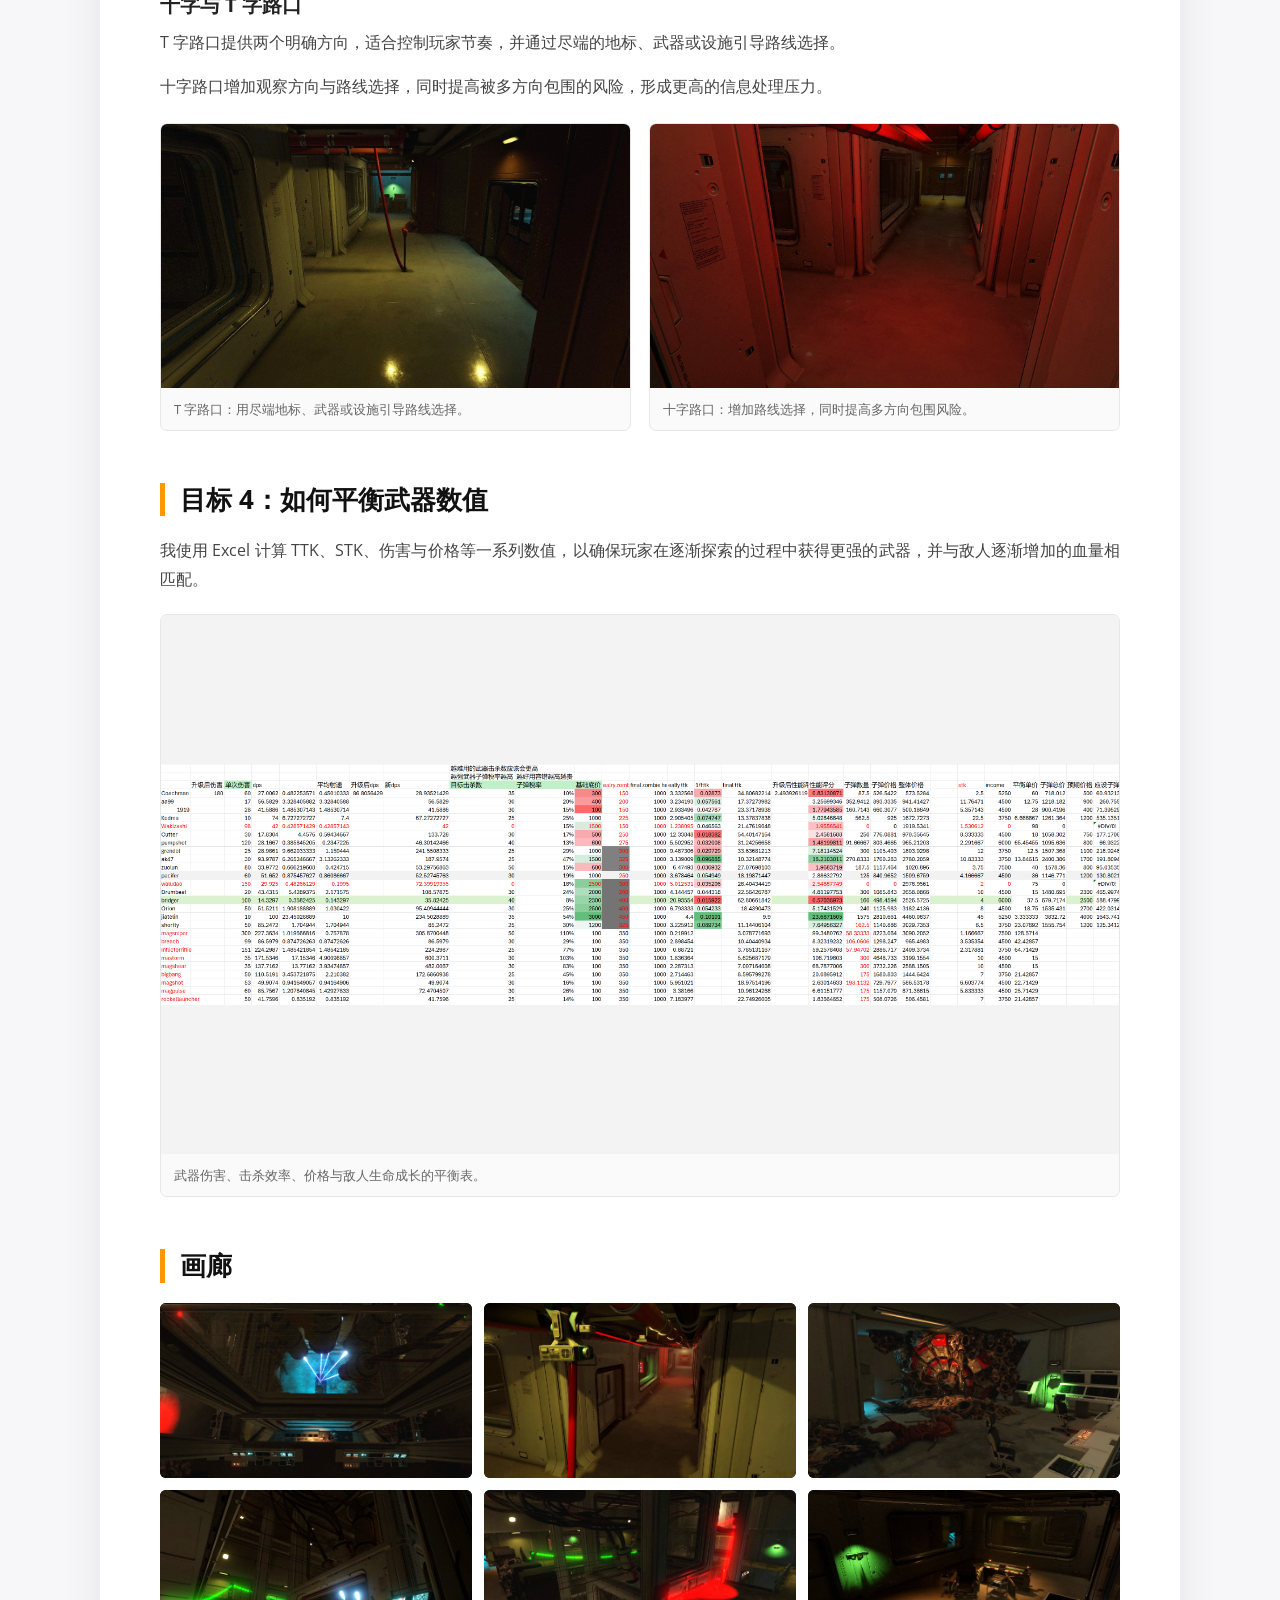
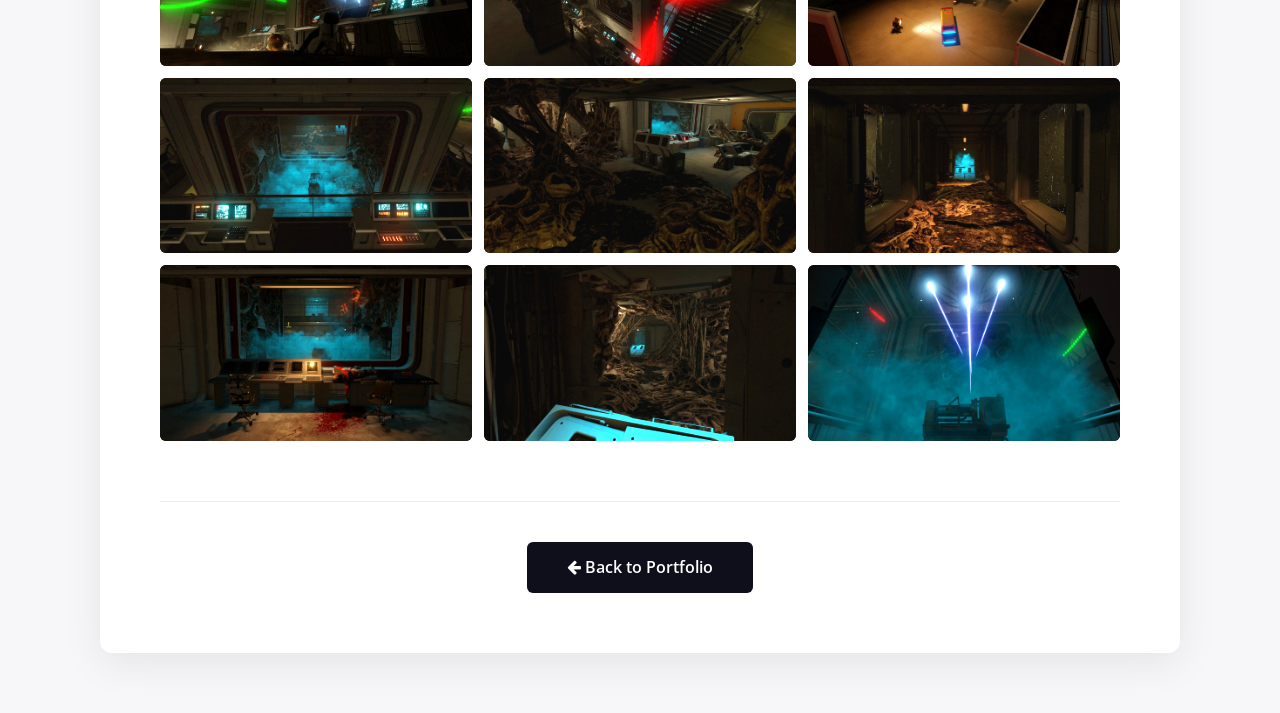
==== commit 81d9ec21: "Update project1.html" ====
--- a/project1.html
+++ b/project1.html
@@ -1,7 +1,7 @@
 <!DOCTYPE html>
 <html lang="zh-CN">
 <head>
-	<title>收容失效 | 李学汉</title>
+	<title>收容失效 | 李学汉</title>
 	<meta name="viewport" content="width=device-width, initial-scale=1">
 	<meta http-equiv="Content-Type" content="text/html; charset=utf-8">
 	<link href="css/bootstrap.css" rel="stylesheet" type="text/css" media="all">
@@ -94,29 +94,29 @@
 					<div class="dropdown-category-title">个人项目</div>
 					<a href="project1.html">收容失效（星空）</a>
 					<a href="project3.html">无效处方（星空）</a>
-					<a href="project4.html">逃出电厂（半衰期 2）</a>
-					<a href="project2.html">冷锋（多人竞技射击地图）</a>
-					<div class="dropdown-category-title">团队项目</div>
-					<a href="project7.html">花瓣宇航员（Petalnaut）</a>
-					<a href="project8.html">仓鼠球竞速（Hamsterballin'）</a>
-					<a href="project9.html">未公开项目</a>
-					<div class="dropdown-category-title">Game Jam</div>
-					<a href="project10.html">GGJ 2024：Health Not High</a>
-					<a href="project11.html">LD 55：Summon</a>
-					<a href="project12.html">GMTK 2024：Terrarium</a>
+					<a href="project4.html">逃出电厂（半衰期 2）</a>
+					<a href="project2.html">冷锋（多人竞技射击地图）</a>
+					<div class="dropdown-category-title">团队项目</div>
+					<a href="project7.html">花瓣宇航员（Petalnaut）</a>
+					<a href="project8.html">仓鼠球竞速（Hamsterballin'）</a>
+					<a href="project9.html">未公开项目</a>
+					<div class="dropdown-category-title">Game Jam</div>
+					<a href="project10.html">GGJ 2024：Health Not High</a>
+					<a href="project11.html">LD 55：Summon</a>
+					<a href="project12.html">GMTK 2024：Terrarium</a>
 				</div>
 			</li>
 			<li><a href="index.html#about">关于我</a></li>
-			<li><a class="resume-nav-link" href="resume.html">RESUME</a></li>
+			<li><a class="resume-nav-link" href="resume.html">简历</a></li>
 			<li><a href="index.html#contact">联系方式</a></li>
 		</ul>
 	</header>
 
 	<div class="project-detail-container">
 		<div class="project-header">
-			<h1>收容失效</h1>
-			<p class="project-title-en">Containment Breach</p>
-			<p class="subtitle">多地图阶段动态环路设计与脚本编写</p>
+			<h1>收容失效</h1>
+			<p class="project-title-en">Containment Breach</p>
+			<p class="subtitle">多地图阶段动态环路设计与脚本编写</p>
 		</div>
 
 		<section class="project-scan-summary" aria-label="项目速览">
@@ -137,7 +137,7 @@
 					<div class="scan-fact"><strong>类型</strong><span>波次生存关卡</span></div>
 					<div class="scan-fact"><strong>职责</strong><span>关卡 / 脚本 / 数值</span></div>
 				</div>
-				<h2>我的核心工作</h2>
+				<h2>我的核心工作</h2>
 				<ul class="scan-contributions">
 					<li>设计通电前后逐步扩张的立体环路与战斗节奏。</li>
 					<li>通过脚本实现电力、陷阱、区域解锁和武器升级。</li>
